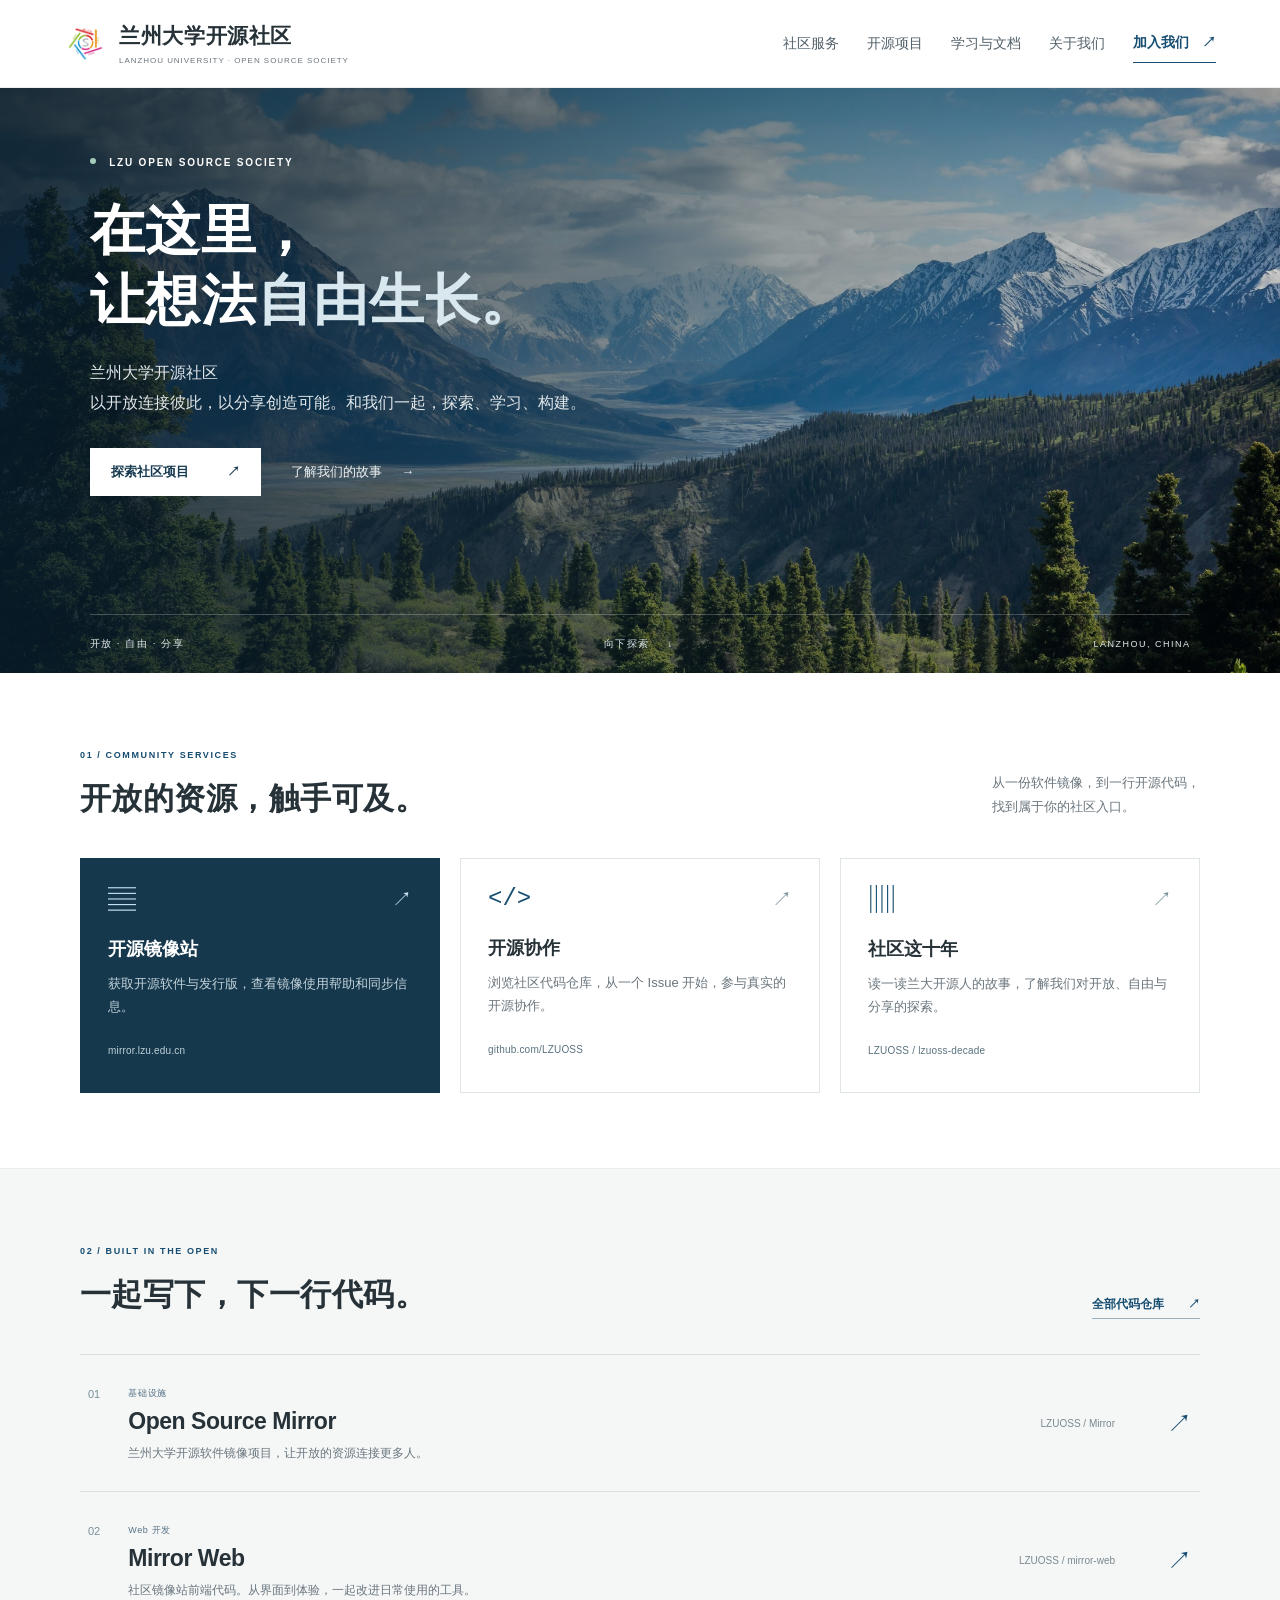
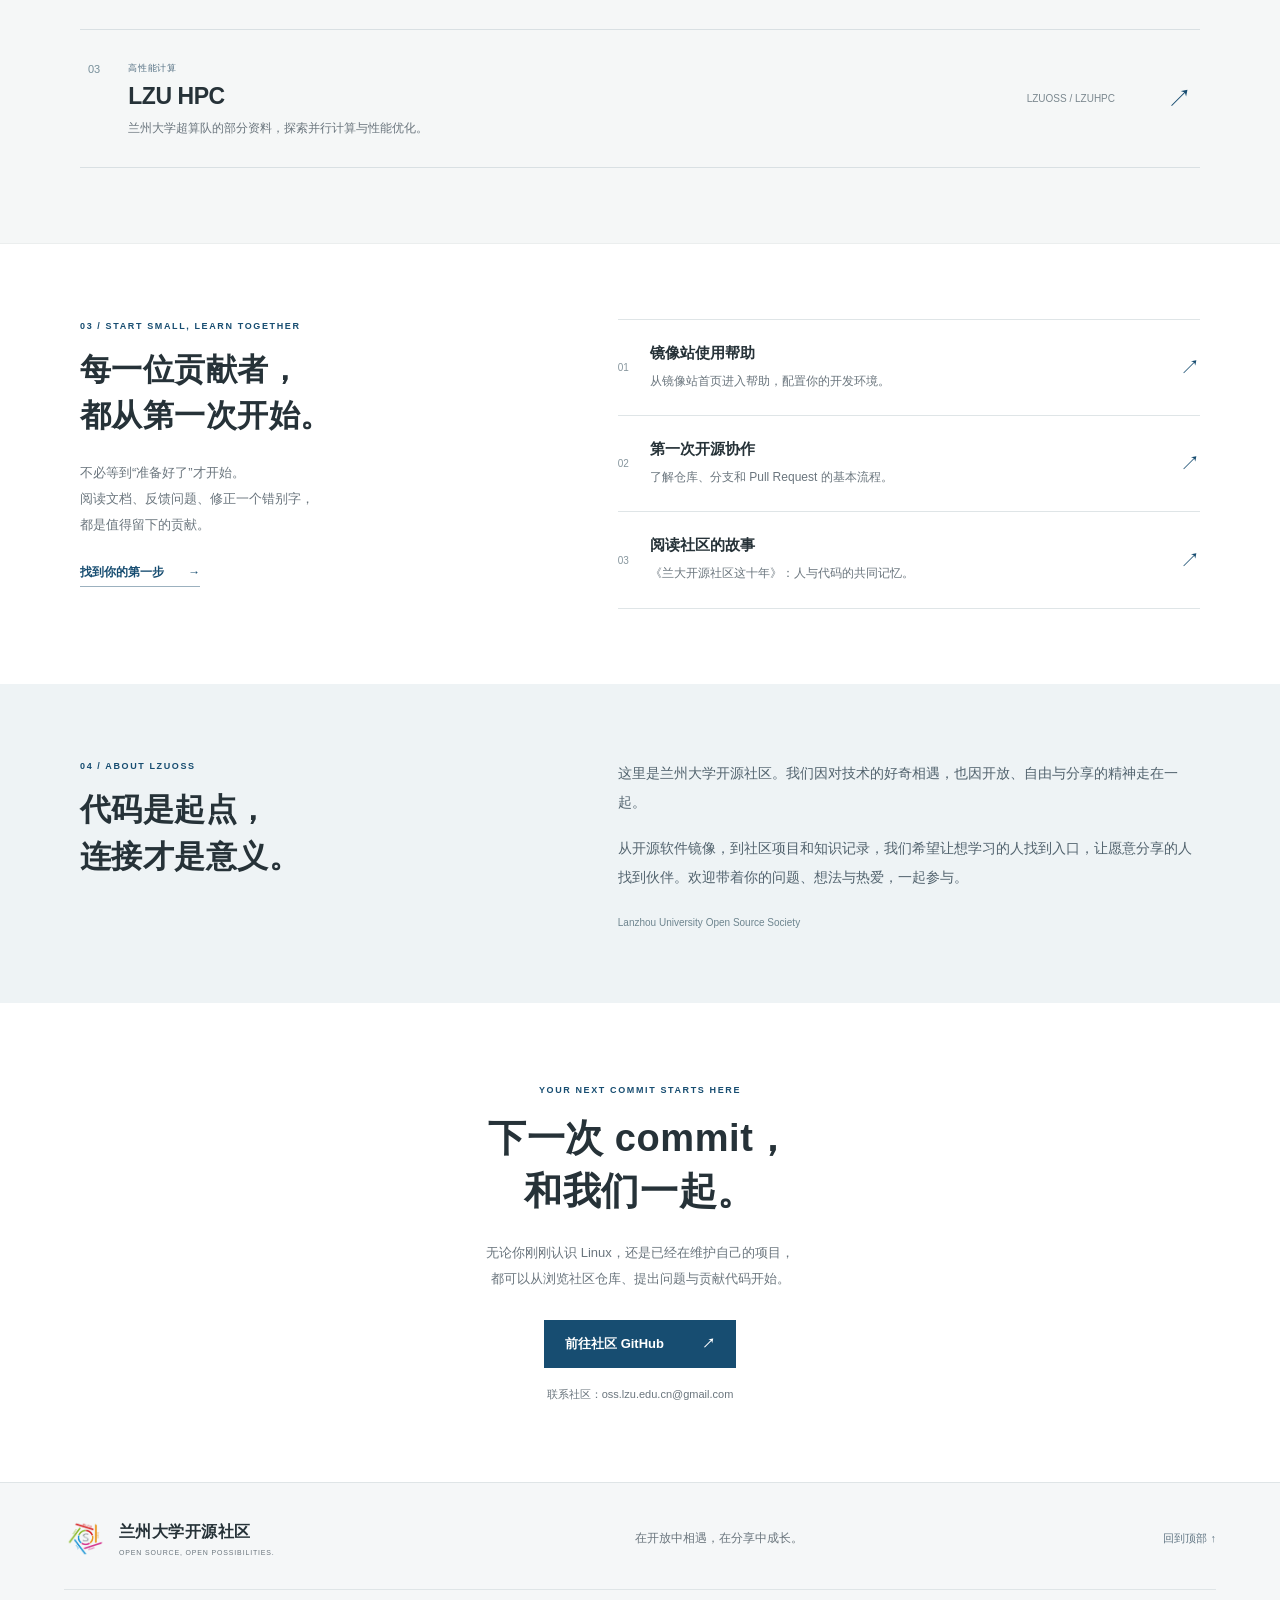
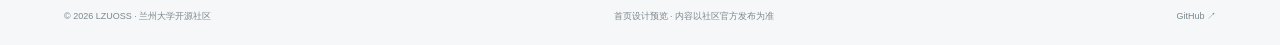
==== index.html @ 0b79d5f9 "Update Site source" ====
<!doctype html>
<html lang="zh-CN">
<head>
<meta charset="UTF-8"><meta name="viewport" content="width=device-width,initial-scale=1">
<meta name="description" content="兰州大学开源社区：探索开源，分享知识，一起构建。社区服务、开源项目与贡献指南。">
<meta name="theme-color" content="#173c56"><title>兰州大学开源社区 · LZUOSS</title>
<link rel="icon" href="assets/oss-logo.png"><link rel="stylesheet" href="assets/style.css"><script src="assets/main.js" defer></script>
</head>
<body>
<a class="skip" href="#main">跳转至主要内容</a>
<header class="header"><a class="brand" href="#" aria-label="兰州大学开源社区首页"><img src="assets/oss-logo.png" width="43" height="38" alt=""><span>兰州大学开源社区<small>LANZHOU UNIVERSITY · OPEN SOURCE SOCIETY</small></span></a><button class="menu" aria-label="展开导航" aria-expanded="false" aria-controls="navigation">☰</button><nav id="navigation" aria-label="主导航"><a href="#services">社区服务</a><a href="#projects">开源项目</a><a href="#learn">学习与文档</a><a href="#about">关于我们</a><a class="nav-join" href="#join">加入我们 <span>↗</span></a></nav></header>
<main id="main">
<section class="hero" aria-labelledby="hero-title"><div class="hero-inner"><p class="eyebrow"><span></span> LZU OPEN SOURCE SOCIETY</p><h1 id="hero-title">在这里，<br>让想法<span class="hero-open">自由生长。</span></h1><p class="hero-description">兰州大学开源社区<br>以开放连接彼此，以分享创造可能。<br class="mobile-break">和我们一起，探索、学习、构建。</p><div class="hero-actions"><a class="button light" href="#projects">探索社区项目 <span>↗</span></a><a class="hero-link" href="#about">了解我们的故事 <span>→</span></a></div></div><div class="hero-foot"><span>开放 · 自由 · 分享</span><a href="#services">向下探索 <span>↓</span></a><span class="coordinates">LANZHOU, CHINA</span></div></section>
<section class="section services" id="services"><div class="section-heading"><div><p class="eyebrow dark">01 / COMMUNITY SERVICES</p><h2>开放的资源，触手可及。</h2></div><p>从一份软件镜像，到一行开源代码，<br>找到属于你的社区入口。</p></div><div class="service-grid">
<a class="service featured" href="https://mirror.lzu.edu.cn/" target="_blank" rel="noopener noreferrer"><div class="service-top"><span class="icon">▤</span><span class="arrow">↗</span></div><h3>开源镜像站</h3><p>获取开源软件与发行版，查看镜像使用帮助和同步信息。</p><span class="service-url">mirror.lzu.edu.cn</span></a>
<a class="service" href="https://github.com/LZUOSS" target="_blank" rel="noopener noreferrer"><div class="service-top"><span class="icon code">&lt;/&gt;</span><span class="arrow">↗</span></div><h3>开源协作</h3><p>浏览社区代码仓库，从一个 Issue 开始，参与真实的开源协作。</p><span class="service-url">github.com/LZUOSS</span></a>
<a class="service" href="https://github.com/LZUOSS/lzuoss-decade" target="_blank" rel="noopener noreferrer"><div class="service-top"><span class="icon">▥</span><span class="arrow">↗</span></div><h3>社区这十年</h3><p>读一读兰大开源人的故事，了解我们对开放、自由与分享的探索。</p><span class="service-url">LZUOSS / lzuoss-decade</span></a>
</div></section>
<section class="projects-wrap" id="projects"><div class="section"><div class="section-heading"><div><p class="eyebrow dark">02 / BUILT IN THE OPEN</p><h2>一起写下，下一行代码。</h2></div><a class="text-link" href="https://github.com/orgs/LZUOSS/repositories" target="_blank" rel="noopener noreferrer">全部代码仓库 <span>↗</span></a></div><div class="project-list">
<a class="project" href="https://github.com/LZUOSS/Mirror" target="_blank" rel="noopener noreferrer"><span class="project-number">01</span><div class="project-content"><span class="tag">基础设施</span><h3>Open Source Mirror</h3><p>兰州大学开源软件镜像项目，让开放的资源连接更多人。</p></div><span class="project-repo">LZUOSS / Mirror</span><span class="project-arrow">↗</span></a>
<a class="project" href="https://github.com/LZUOSS/mirror-web" target="_blank" rel="noopener noreferrer"><span class="project-number">02</span><div class="project-content"><span class="tag">Web 开发</span><h3>Mirror Web</h3><p>社区镜像站前端代码。从界面到体验，一起改进日常使用的工具。</p></div><span class="project-repo">LZUOSS / mirror-web</span><span class="project-arrow">↗</span></a>
<a class="project" href="https://github.com/LZUOSS/LZUHPC" target="_blank" rel="noopener noreferrer"><span class="project-number">03</span><div class="project-content"><span class="tag">高性能计算</span><h3>LZU HPC</h3><p>兰州大学超算队的部分资料，探索并行计算与性能优化。</p></div><span class="project-repo">LZUOSS / LZUHPC</span><span class="project-arrow">↗</span></a>
</div></div></section>
<section class="section learning" id="learn"><div><p class="eyebrow dark">03 / START SMALL, LEARN TOGETHER</p><h2>每一位贡献者，<br>都从第一次开始。</h2><p class="learning-description">不必等到“准备好了”才开始。<br>阅读文档、反馈问题、修正一个错别字，<br>都是值得留下的贡献。</p><a class="text-link" href="#join">找到你的第一步 <span>→</span></a></div><div class="learning-links"><a href="https://mirror.lzu.edu.cn/" target="_blank" rel="noopener noreferrer"><span>01</span><div><h3>镜像站使用帮助</h3><p>从镜像站首页进入帮助，配置你的开发环境。</p></div><b>↗</b></a><a href="https://docs.github.com/zh/get-started/start-your-journey/hello-world" target="_blank" rel="noopener noreferrer"><span>02</span><div><h3>第一次开源协作</h3><p>了解仓库、分支和 Pull Request 的基本流程。</p></div><b>↗</b></a><a href="https://github.com/LZUOSS/lzuoss-decade" target="_blank" rel="noopener noreferrer"><span>03</span><div><h3>阅读社区的故事</h3><p>《兰大开源社区这十年》：人与代码的共同记忆。</p></div><b>↗</b></a></div></section>
<section class="about-wrap" id="about"><div class="section about"><div><p class="eyebrow dark">04 / ABOUT LZUOSS</p><h2>代码是起点，<br>连接才是意义。</h2></div><div class="about-copy"><p>这里是兰州大学开源社区。我们因对技术的好奇相遇，也因开放、自由与分享的精神走在一起。</p><p>从开源软件镜像，到社区项目和知识记录，我们希望让想学习的人找到入口，让愿意分享的人找到伙伴。欢迎带着你的问题、想法与热爱，一起参与。</p><span class="about-signature">Lanzhou University Open Source Society</span></div></div></section>
<section class="section join" id="join"><p class="eyebrow dark">YOUR NEXT COMMIT STARTS HERE</p><h2>下一次 commit，<br>和我们一起。</h2><p>无论你刚刚认识 Linux，还是已经在维护自己的项目，<br>都可以从浏览社区仓库、提出问题与贡献代码开始。</p><a class="button blue" href="https://github.com/LZUOSS" target="_blank" rel="noopener noreferrer">前往社区 GitHub <span>↗</span></a><a class="contact" href="mailto:oss.lzu.edu.cn@gmail.com">联系社区：oss.lzu.edu.cn@gmail.com</a></section>
</main>
<footer><div class="footer-top"><a class="brand" href="#"><img src="assets/oss-logo.png" width="43" height="38" alt=""><span>兰州大学开源社区<small>OPEN SOURCE, OPEN POSSIBILITIES.</small></span></a><p>在开放中相遇，在分享中成长。</p><a href="#main">回到顶部 ↑</a></div><div class="footer-bottom"><span>© 2026 LZUOSS · 兰州大学开源社区</span><span>首页设计预览 · 内容以社区官方发布为准</span><a href="https://github.com/LZUOSS" target="_blank" rel="noopener noreferrer">GitHub ↗</a></div></footer>
</body></html>
---- assets/style.css ----
:root{--blue:#174d71;--navy:#15384c;--ink:#263238;--muted:#6a757d;--line:#dfe5e7;--paper:#f5f7f7}*{box-sizing:border-box}html{scroll-behavior:smooth;scroll-padding-top:94px}body{margin:0;color:var(--ink);font-family:-apple-system,BlinkMacSystemFont,"Segoe UI","PingFang SC","Microsoft YaHei",sans-serif;-webkit-font-smoothing:antialiased}a{color:inherit;text-decoration:none}button{font:inherit}a:focus-visible,button:focus-visible{outline:3px solid #71a9d1;outline-offset:6px}a,button{ -webkit-tap-highlight-color:transparent}.skip{position:fixed;left:20px;top:-100px;background:#fff;padding:12px;z-index:20}.skip:focus{top:10px}.header{height:88px;padding:0 5%;display:flex;align-items:center;justify-content:space-between;gap:24px;background:#fff;border-bottom:1px solid #eee}.brand{display:flex;align-items:center;gap:12px;flex-shrink:0}.brand img{object-fit:contain}.brand>span{font-size:21px;font-weight:700;letter-spacing:.03em}.brand small{display:block;font-size:8px;letter-spacing:.12em;color:var(--muted);font-weight:500;margin-top:6px}nav{display:flex;align-items:center;gap:28px;font-size:14px;color:#526069}nav a{padding:10px 0}nav a:hover{color:var(--blue)}nav .nav-join{border-bottom:1px solid var(--blue);color:var(--blue);font-weight:600}nav span{margin-left:9px}.menu{display:none}.hero{min-height:585px;background:linear-gradient(90deg,rgba(8,29,43,.86),rgba(13,36,49,.43) 58%,rgba(5,25,38,.15)),url(mountains.jpg) center 54%/cover;color:#fff;position:relative;padding:67px max(7%,calc((100vw - 1120px)/2)) 86px}.hero-inner{position:relative;max-width:1120px;margin:auto}.eyebrow{font-size:10px;font-weight:600;letter-spacing:.18em;margin:0 0 24px;line-height:1.6}.eyebrow>span{display:inline-block;background:#a6ccbb;width:6px;height:6px;border-radius:50%;vertical-align:2px;margin-right:9px}.hero h1{font-size:55px;line-height:1.28;letter-spacing:.015em;margin:0 0 22px;font-weight:650}.hero-open{color:#d9e8ef}.hero-description{font-size:16px;line-height:1.9;color:#e1e7ea;margin:0}.hero-actions{display:flex;align-items:center;gap:30px;margin-top:29px}.button{display:inline-flex;align-items:center;justify-content:space-between;gap:38px;padding:15px 21px;font-size:13px;font-weight:600;transition:transform .2s,background .2s}.button:hover{transform:translateY(-2px)}.light{background:#fff;color:#183b51}.hero-link{font-size:13px;color:#f0f4f5}.hero-link span{margin-left:16px}.hero-foot{position:absolute;bottom:0;left:7%;right:7%;height:59px;border-top:1px solid #ffffff38;display:flex;justify-content:space-between;align-items:center;font-size:10px;letter-spacing:.15em;color:#e0e8ec}.hero-foot a span{margin-left:13px}.coordinates{font-size:9px}.section{max-width:1120px;margin:auto;padding:75px 0}.section-heading{display:flex;justify-content:space-between;align-items:flex-end;gap:35px;margin-bottom:35px}.dark{color:var(--blue);font-size:9px;margin-bottom:14px}.section h2{font-size:31px;line-height:1.5;letter-spacing:.015em;font-weight:650;margin:0}.section-heading>p{font-size:13px;line-height:1.85;color:var(--muted);margin:0 0 4px}.service-grid{display:grid;grid-template-columns:repeat(3,1fr);gap:20px}.service{border:1px solid var(--line);padding:27px;min-height:235px;transition:transform .2s,border-color .2s}.service:hover{transform:translateY(-4px);border-color:#779bb0}.service-top{display:flex;align-items:center;justify-content:space-between;margin-bottom:23px}.icon{font-size:28px;color:var(--blue);line-height:1}.icon.code{font-size:24px;font-family:monospace}.arrow{font-size:20px;color:#7c929e}.service h3{font-size:18px;margin:0 0 11px}.service p{font-size:13px;line-height:1.8;color:var(--muted);margin:0 0 21px}.service-url{font-size:10px;letter-spacing:.02em;color:#59717e}.featured{background:var(--navy);border-color:var(--navy);color:#fff}.featured .icon,.featured .arrow{color:#c8e4f3}.featured p,.featured .service-url{color:#c2d2da}.projects-wrap{background:var(--paper);border-top:1px solid #ebeeee;border-bottom:1px solid #ebeeee}.text-link{font-size:12px;color:var(--blue);display:inline-block;font-weight:600;padding-bottom:5px;border-bottom:1px solid #9cb1bf;white-space:nowrap}.text-link span{margin-left:21px}.project{display:flex;align-items:center;gap:28px;border-top:1px solid #d9e0e3;padding:27px 8px;transition:background .2s}.project:hover{background:#eaf0f2}.project:last-child{border-bottom:1px solid #d9e0e3}.project-number{font-size:11px;color:#78909b;align-self:flex-start;padding-top:6px}.project-content{flex:1}.tag{font-size:9px;color:#547083;letter-spacing:.07em}.project h3{font-size:23px;letter-spacing:-.02em;margin:8px 0}.project p{font-size:12px;color:var(--muted);margin:0;line-height:1.8}.project-repo{font-size:10px;color:#7b888f}.project-arrow{font-size:25px;color:var(--blue);margin-left:24px}.learning{display:grid;grid-template-columns:1fr 1.3fr;gap:90px}.learning-description{font-size:13px;color:var(--muted);line-height:2;margin:20px 0 24px}.learning-links>a{display:flex;align-items:center;gap:21px;padding:24px 0;border-bottom:1px solid var(--line)}.learning-links>a:first-child{border-top:1px solid var(--line)}.learning-links>a>span{font-size:10px;color:#87969e}.learning-links h3{font-size:15px;font-weight:600;margin:0 0 8px}.learning-links p{font-size:12px;color:var(--muted);line-height:1.7;margin:0}.learning-links b{margin-left:auto;font-weight:400;color:var(--blue);font-size:20px}.learning-links>a:hover h3{color:var(--blue)}.about-wrap{background:#eef3f5}.about{display:grid;grid-template-columns:1fr 1.3fr;gap:90px}.about-copy p{font-size:14px;line-height:2.1;color:#52636e;margin:0 0 16px}.about-signature{display:block;font-size:10px;color:#6e858f;margin-top:25px}.join{text-align:center;padding-top:80px;padding-bottom:80px}.join h2{font-size:38px;line-height:1.4}.join>p:not(.eyebrow){font-size:13px;line-height:2;color:var(--muted);margin:22px 0 28px}.blue{background:var(--blue);color:#fff}.contact{display:block;margin:19px auto 0;font-size:11px;color:var(--muted);width:fit-content}.contact:hover{color:var(--blue)}footer{padding:35px 5% 22px;background:#f5f7f8;border-top:1px solid var(--line)}.footer-top{display:flex;align-items:center;justify-content:space-between;gap:24px;padding-bottom:30px}.footer-top .brand>span{font-size:16px}.footer-top .brand small{font-size:7px}.footer-top>p{font-size:12px;color:var(--muted)}.footer-top>a:last-child{font-size:11px;color:#617684}.footer-bottom{display:flex;justify-content:space-between;gap:20px;border-top:1px solid var(--line);padding-top:20px;font-size:9px;color:#7a888f}.mobile-break{display:none}@media(min-width:1500px){.hero{padding-top:90px;min-height:650px}.hero h1{font-size:64px}}@media(max-width:1250px){.section{margin-left:7%;margin-right:7%}.header{padding:0 4%}nav{gap:20px}.brand>span{font-size:19px}.brand small{font-size:7px}}@media(max-width:900px){.header{height:78px}.brand>span{font-size:17px}nav{gap:15px;font-size:12px}.brand small{font-size:6px}.brand img{width:36px}.hero{min-height:560px}.hero h1{font-size:49px}.section h2{font-size:27px}.service{padding:21px}.service h3{font-size:16px}.learning,.about{gap:42px}.project-repo{display:none}.section-heading>p{font-size:12px}}@media(max-width:700px){html{scroll-padding-top:20px}.header{height:74px;padding:0 6%;position:relative;z-index:5}.brand>span{font-size:17px}.brand small{font-size:6px;letter-spacing:.08em}.menu{display:block;border:0;background:transparent;font-size:22px;color:var(--blue);cursor:pointer;padding:10px}nav{display:none;position:absolute;top:74px;left:0;right:0;background:#fff;padding:15px 6% 24px;border-top:1px solid #eee;box-shadow:0 15px 20px #18354712;flex-direction:column;align-items:stretch;gap:0;font-size:14px}nav.open{display:flex}nav a{padding:12px 0}nav .nav-join{border:0}.hero{padding:60px 7% 105px;min-height:590px;background-position:61% center}.eyebrow{font-size:9px}.hero h1{font-size:41px;margin-bottom:24px}.hero-description{font-size:14px;line-height:2}.hero-actions{gap:23px;margin-top:29px}.button{font-size:12px;padding:15px 17px;gap:24px}.hero-link{font-size:11px}.hero-link span{margin-left:6px}.hero-foot{font-size:9px}.coordinates{display:none}.section{padding:53px 0}.section-heading{display:block;margin-bottom:26px}.section-heading>p{margin-top:17px}.section h2{font-size:26px}.section-heading .text-link{margin-top:20px}.dark{font-size:8px}.service-grid{grid-template-columns:1fr;gap:14px}.service{padding:24px;min-height:0}.service-top{margin-bottom:18px}.service h3{font-size:18px}.service p{margin-bottom:17px;font-size:13px}.project{gap:16px;padding:24px 0}.project h3{font-size:21px}.project p{font-size:12px;max-width:95%}.project-arrow{margin-left:0;font-size:22px}.learning,.about{grid-template-columns:1fr;gap:32px}.learning-description{font-size:13px}.learning-links>a{padding:22px 0;gap:16px}.learning-links p{font-size:11px}.about-copy p{font-size:13px}.join{padding-top:58px;padding-bottom:58px}.join h2{font-size:33px}.join>p:not(.eyebrow){font-size:12px}.footer-top{flex-wrap:wrap;gap:20px}.footer-top>p{display:none}.footer-top .brand>span{font-size:14px}.footer-top>a:last-child{font-size:10px}.footer-bottom{flex-wrap:wrap;line-height:1.8;gap:8px}.footer-bottom>span:nth-child(2){order:3;flex-basis:100%}}@media(prefers-reduced-motion:reduce){html{scroll-behavior:auto}*{transition:none!important}}
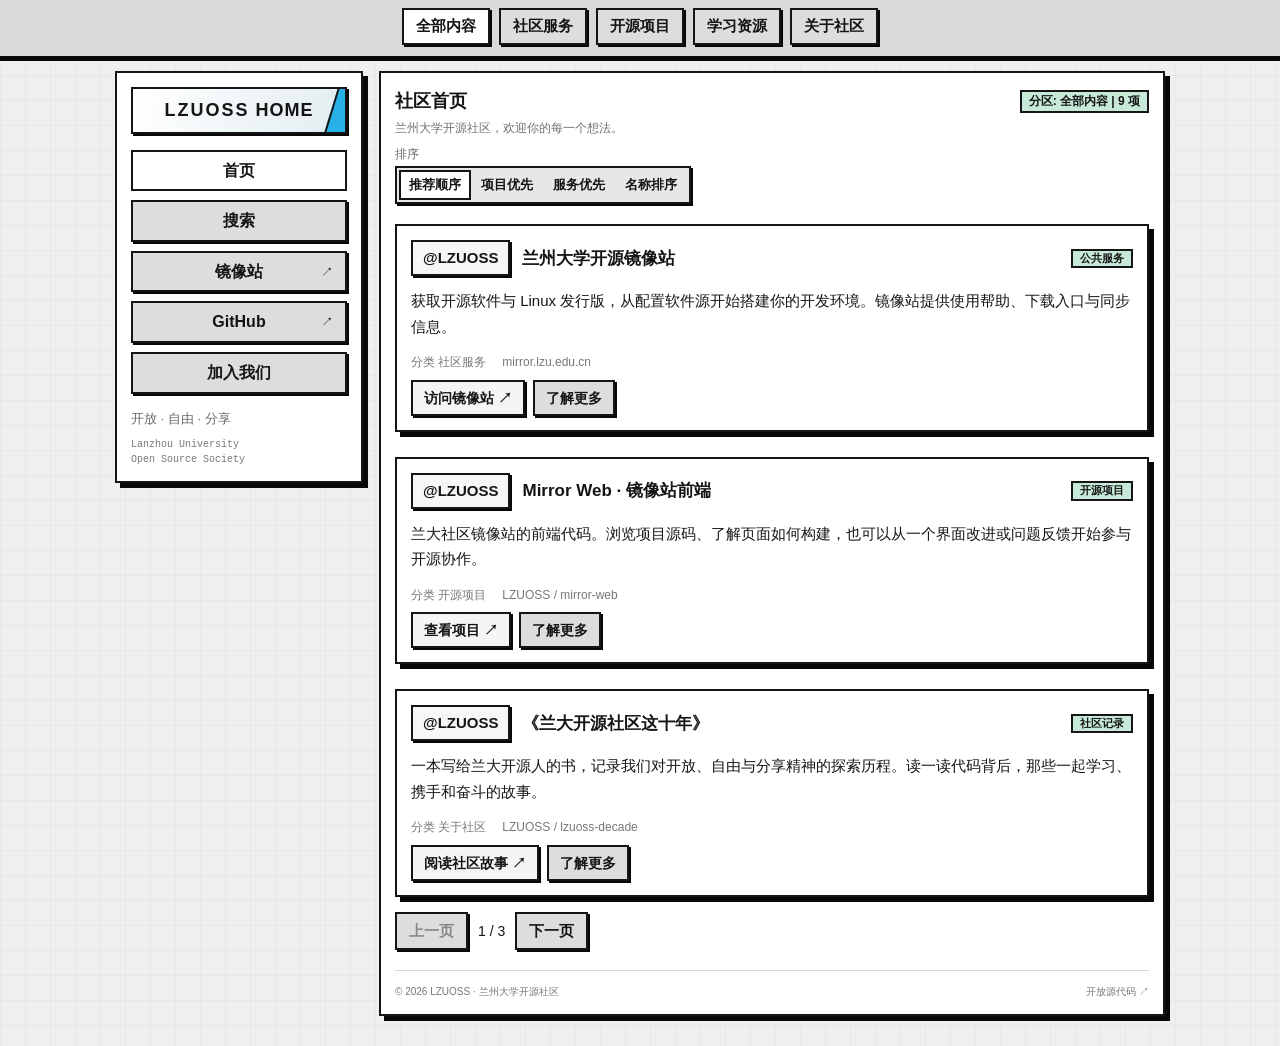
==== commit 814a1107: "Update Site source" ====
--- a/index.html
+++ b/index.html
@@ -1,29 +1,13 @@
 <!doctype html>
 <html lang="zh-CN">
-<head>
-<meta charset="UTF-8"><meta name="viewport" content="width=device-width,initial-scale=1">
-<meta name="description" content="兰州大学开源社区：探索开源，分享知识，一起构建。社区服务、开源项目与贡献指南。">
-<meta name="theme-color" content="#173c56"><title>兰州大学开源社区 · LZUOSS</title>
-<link rel="icon" href="assets/oss-logo.png"><link rel="stylesheet" href="assets/style.css"><script src="assets/main.js" defer></script>
-</head>
-<body>
-<a class="skip" href="#main">跳转至主要内容</a>
-<header class="header"><a class="brand" href="#" aria-label="兰州大学开源社区首页"><img src="assets/oss-logo.png" width="43" height="38" alt=""><span>兰州大学开源社区<small>LANZHOU UNIVERSITY · OPEN SOURCE SOCIETY</small></span></a><button class="menu" aria-label="展开导航" aria-expanded="false" aria-controls="navigation">☰</button><nav id="navigation" aria-label="主导航"><a href="#services">社区服务</a><a href="#projects">开源项目</a><a href="#learn">学习与文档</a><a href="#about">关于我们</a><a class="nav-join" href="#join">加入我们 <span>↗</span></a></nav></header>
-<main id="main">
-<section class="hero" aria-labelledby="hero-title"><div class="hero-inner"><p class="eyebrow"><span></span> LZU OPEN SOURCE SOCIETY</p><h1 id="hero-title">在这里，<br>让想法<span class="hero-open">自由生长。</span></h1><p class="hero-description">兰州大学开源社区<br>以开放连接彼此，以分享创造可能。<br class="mobile-break">和我们一起，探索、学习、构建。</p><div class="hero-actions"><a class="button light" href="#projects">探索社区项目 <span>↗</span></a><a class="hero-link" href="#about">了解我们的故事 <span>→</span></a></div></div><div class="hero-foot"><span>开放 · 自由 · 分享</span><a href="#services">向下探索 <span>↓</span></a><span class="coordinates">LANZHOU, CHINA</span></div></section>
-<section class="section services" id="services"><div class="section-heading"><div><p class="eyebrow dark">01 / COMMUNITY SERVICES</p><h2>开放的资源，触手可及。</h2></div><p>从一份软件镜像，到一行开源代码，<br>找到属于你的社区入口。</p></div><div class="service-grid">
-<a class="service featured" href="https://mirror.lzu.edu.cn/" target="_blank" rel="noopener noreferrer"><div class="service-top"><span class="icon">▤</span><span class="arrow">↗</span></div><h3>开源镜像站</h3><p>获取开源软件与发行版，查看镜像使用帮助和同步信息。</p><span class="service-url">mirror.lzu.edu.cn</span></a>
-<a class="service" href="https://github.com/LZUOSS" target="_blank" rel="noopener noreferrer"><div class="service-top"><span class="icon code">&lt;/&gt;</span><span class="arrow">↗</span></div><h3>开源协作</h3><p>浏览社区代码仓库，从一个 Issue 开始，参与真实的开源协作。</p><span class="service-url">github.com/LZUOSS</span></a>
-<a class="service" href="https://github.com/LZUOSS/lzuoss-decade" target="_blank" rel="noopener noreferrer"><div class="service-top"><span class="icon">▥</span><span class="arrow">↗</span></div><h3>社区这十年</h3><p>读一读兰大开源人的故事，了解我们对开放、自由与分享的探索。</p><span class="service-url">LZUOSS / lzuoss-decade</span></a>
-</div></section>
-<section class="projects-wrap" id="projects"><div class="section"><div class="section-heading"><div><p class="eyebrow dark">02 / BUILT IN THE OPEN</p><h2>一起写下，下一行代码。</h2></div><a class="text-link" href="https://github.com/orgs/LZUOSS/repositories" target="_blank" rel="noopener noreferrer">全部代码仓库 <span>↗</span></a></div><div class="project-list">
-<a class="project" href="https://github.com/LZUOSS/Mirror" target="_blank" rel="noopener noreferrer"><span class="project-number">01</span><div class="project-content"><span class="tag">基础设施</span><h3>Open Source Mirror</h3><p>兰州大学开源软件镜像项目，让开放的资源连接更多人。</p></div><span class="project-repo">LZUOSS / Mirror</span><span class="project-arrow">↗</span></a>
-<a class="project" href="https://github.com/LZUOSS/mirror-web" target="_blank" rel="noopener noreferrer"><span class="project-number">02</span><div class="project-content"><span class="tag">Web 开发</span><h3>Mirror Web</h3><p>社区镜像站前端代码。从界面到体验，一起改进日常使用的工具。</p></div><span class="project-repo">LZUOSS / mirror-web</span><span class="project-arrow">↗</span></a>
-<a class="project" href="https://github.com/LZUOSS/LZUHPC" target="_blank" rel="noopener noreferrer"><span class="project-number">03</span><div class="project-content"><span class="tag">高性能计算</span><h3>LZU HPC</h3><p>兰州大学超算队的部分资料，探索并行计算与性能优化。</p></div><span class="project-repo">LZUOSS / LZUHPC</span><span class="project-arrow">↗</span></a>
-</div></div></section>
-<section class="section learning" id="learn"><div><p class="eyebrow dark">03 / START SMALL, LEARN TOGETHER</p><h2>每一位贡献者，<br>都从第一次开始。</h2><p class="learning-description">不必等到“准备好了”才开始。<br>阅读文档、反馈问题、修正一个错别字，<br>都是值得留下的贡献。</p><a class="text-link" href="#join">找到你的第一步 <span>→</span></a></div><div class="learning-links"><a href="https://mirror.lzu.edu.cn/" target="_blank" rel="noopener noreferrer"><span>01</span><div><h3>镜像站使用帮助</h3><p>从镜像站首页进入帮助，配置你的开发环境。</p></div><b>↗</b></a><a href="https://docs.github.com/zh/get-started/start-your-journey/hello-world" target="_blank" rel="noopener noreferrer"><span>02</span><div><h3>第一次开源协作</h3><p>了解仓库、分支和 Pull Request 的基本流程。</p></div><b>↗</b></a><a href="https://github.com/LZUOSS/lzuoss-decade" target="_blank" rel="noopener noreferrer"><span>03</span><div><h3>阅读社区的故事</h3><p>《兰大开源社区这十年》：人与代码的共同记忆。</p></div><b>↗</b></a></div></section>
-<section class="about-wrap" id="about"><div class="section about"><div><p class="eyebrow dark">04 / ABOUT LZUOSS</p><h2>代码是起点，<br>连接才是意义。</h2></div><div class="about-copy"><p>这里是兰州大学开源社区。我们因对技术的好奇相遇，也因开放、自由与分享的精神走在一起。</p><p>从开源软件镜像，到社区项目和知识记录，我们希望让想学习的人找到入口，让愿意分享的人找到伙伴。欢迎带着你的问题、想法与热爱，一起参与。</p><span class="about-signature">Lanzhou University Open Source Society</span></div></div></section>
-<section class="section join" id="join"><p class="eyebrow dark">YOUR NEXT COMMIT STARTS HERE</p><h2>下一次 commit，<br>和我们一起。</h2><p>无论你刚刚认识 Linux，还是已经在维护自己的项目，<br>都可以从浏览社区仓库、提出问题与贡献代码开始。</p><a class="button blue" href="https://github.com/LZUOSS" target="_blank" rel="noopener noreferrer">前往社区 GitHub <span>↗</span></a><a class="contact" href="mailto:oss.lzu.edu.cn@gmail.com">联系社区：oss.lzu.edu.cn@gmail.com</a></section>
-</main>
-<footer><div class="footer-top"><a class="brand" href="#"><img src="assets/oss-logo.png" width="43" height="38" alt=""><span>兰州大学开源社区<small>OPEN SOURCE, OPEN POSSIBILITIES.</small></span></a><p>在开放中相遇，在分享中成长。</p><a href="#main">回到顶部 ↑</a></div><div class="footer-bottom"><span>© 2026 LZUOSS · 兰州大学开源社区</span><span>首页设计预览 · 内容以社区官方发布为准</span><a href="https://github.com/LZUOSS" target="_blank" rel="noopener noreferrer">GitHub ↗</a></div></footer>
+<head><meta charset="UTF-8"><meta name="viewport" content="width=device-width, initial-scale=1"><title>兰州大学开源社区 · LZUOSS</title><meta name="description" content="兰州大学开源社区首页。探索镜像服务、开源项目与学习资源。"><meta name="theme-color" content="#dddddd"><link rel="icon" href="assets/oss-logo.png"><link rel="stylesheet" href="assets/style.css"><script src="assets/main.js" defer></script></head>
+<body><a class="skip" href="#main">跳转至主要内容</a>
+<header class="topbar"><nav aria-label="内容分区"><button class="category active" data-category="all" aria-pressed="true">全部内容</button><button class="category" data-category="services" aria-pressed="false">社区服务</button><button class="category" data-category="projects" aria-pressed="false">开源项目</button><button class="category" data-category="learn" aria-pressed="false">学习资源</button><button class="category" data-category="about" aria-pressed="false">关于社区</button></nav></header>
+<div class="layout"><aside class="sidebar panel" aria-label="社区导航"><a class="wordmark" href="./" aria-label="兰州大学开源社区首页">LZUOSS<span> HOME</span></a><nav class="side-nav" aria-label="快捷导航"><a class="side-button selected" href="./">首页</a><button class="side-button" id="search-toggle" aria-expanded="false" aria-controls="search-box">搜索</button><a class="side-button" href="https://mirror.lzu.edu.cn/" target="_blank" rel="noopener noreferrer">镜像站 <span>↗</span></a><a class="side-button" href="https://github.com/LZUOSS" target="_blank" rel="noopener noreferrer">GitHub <span>↗</span></a><button class="side-button" id="join-button">加入我们</button></nav><p class="sidebar-note">开放 · 自由 · 分享</p><p class="sidebar-english">Lanzhou University<br>Open Source Society</p></aside>
+<main class="panel content" id="main"><div class="content-heading"><h1>社区首页</h1><span class="badge" id="section-count">分区: 全部内容 | 9 项</span></div><p class="subtitle">兰州大学开源社区，欢迎你的每一个想法。</p>
+<div id="search-box" hidden><label for="search-input">搜索社区项目与资源</label><div class="search-row"><input id="search-input" type="search" placeholder="输入名称或关键词…"><button id="clear-search">清除</button></div></div>
+<div class="sort-area"><span class="sort-label">排序</span><div class="sort-controls" role="group" aria-label="内容排序"><button data-sort="default" class="active" aria-pressed="true">推荐顺序</button><button data-sort="projects" aria-pressed="false">项目优先</button><button data-sort="services" aria-pressed="false">服务优先</button><button data-sort="name" aria-pressed="false">名称排序</button></div></div>
+<div id="entries" aria-live="polite"></div><p id="empty" hidden>没有找到相关内容。试试其他关键词，或切换到“全部内容”。</p><nav class="pagination" aria-label="内容分页"><button id="previous" disabled>上一页</button><span id="page-number">1 / 3</span><button id="next">下一页</button></nav><footer class="content-footer"><span>© 2026 LZUOSS · 兰州大学开源社区</span><a href="https://github.com/LZUOSS" target="_blank" rel="noopener noreferrer">开放源代码 ↗</a></footer></main></div>
+<dialog id="join-dialog" aria-labelledby="join-title"><div class="dialog-heading"><h2 id="join-title">加入兰大开源社区</h2><button id="close-dialog" aria-label="关闭">×</button></div><p>从阅读一个项目、提出一个问题开始。<br>带着你的好奇心，和我们一起探索开源。</p><a class="action" href="https://github.com/LZUOSS" target="_blank" rel="noopener noreferrer">访问社区 GitHub ↗</a><p class="contact">联系邮箱：<a href="mailto:oss.lzu.edu.cn@gmail.com">oss.lzu.edu.cn@gmail.com</a></p></dialog>
+<noscript><p class="noscript">请启用 JavaScript 查看项目列表，或直接访问 <a href="https://github.com/LZUOSS">LZUOSS GitHub</a>。</p></noscript>
 </body></html>
--- a/assets/style.css
+++ b/assets/style.css
@@ -1 +1 @@
-:root{--blue:#174d71;--navy:#15384c;--ink:#263238;--muted:#6a757d;--line:#dfe5e7;--paper:#f5f7f7}*{box-sizing:border-box}html{scroll-behavior:smooth;scroll-padding-top:94px}body{margin:0;color:var(--ink);font-family:-apple-system,BlinkMacSystemFont,"Segoe UI","PingFang SC","Microsoft YaHei",sans-serif;-webkit-font-smoothing:antialiased}a{color:inherit;text-decoration:none}button{font:inherit}a:focus-visible,button:focus-visible{outline:3px solid #71a9d1;outline-offset:6px}a,button{ -webkit-tap-highlight-color:transparent}.skip{position:fixed;left:20px;top:-100px;background:#fff;padding:12px;z-index:20}.skip:focus{top:10px}.header{height:88px;padding:0 5%;display:flex;align-items:center;justify-content:space-between;gap:24px;background:#fff;border-bottom:1px solid #eee}.brand{display:flex;align-items:center;gap:12px;flex-shrink:0}.brand img{object-fit:contain}.brand>span{font-size:21px;font-weight:700;letter-spacing:.03em}.brand small{display:block;font-size:8px;letter-spacing:.12em;color:var(--muted);font-weight:500;margin-top:6px}nav{display:flex;align-items:center;gap:28px;font-size:14px;color:#526069}nav a{padding:10px 0}nav a:hover{color:var(--blue)}nav .nav-join{border-bottom:1px solid var(--blue);color:var(--blue);font-weight:600}nav span{margin-left:9px}.menu{display:none}.hero{min-height:585px;background:linear-gradient(90deg,rgba(8,29,43,.86),rgba(13,36,49,.43) 58%,rgba(5,25,38,.15)),url(mountains.jpg) center 54%/cover;color:#fff;position:relative;padding:67px max(7%,calc((100vw - 1120px)/2)) 86px}.hero-inner{position:relative;max-width:1120px;margin:auto}.eyebrow{font-size:10px;font-weight:600;letter-spacing:.18em;margin:0 0 24px;line-height:1.6}.eyebrow>span{display:inline-block;background:#a6ccbb;width:6px;height:6px;border-radius:50%;vertical-align:2px;margin-right:9px}.hero h1{font-size:55px;line-height:1.28;letter-spacing:.015em;margin:0 0 22px;font-weight:650}.hero-open{color:#d9e8ef}.hero-description{font-size:16px;line-height:1.9;color:#e1e7ea;margin:0}.hero-actions{display:flex;align-items:center;gap:30px;margin-top:29px}.button{display:inline-flex;align-items:center;justify-content:space-between;gap:38px;padding:15px 21px;font-size:13px;font-weight:600;transition:transform .2s,background .2s}.button:hover{transform:translateY(-2px)}.light{background:#fff;color:#183b51}.hero-link{font-size:13px;color:#f0f4f5}.hero-link span{margin-left:16px}.hero-foot{position:absolute;bottom:0;left:7%;right:7%;height:59px;border-top:1px solid #ffffff38;display:flex;justify-content:space-between;align-items:center;font-size:10px;letter-spacing:.15em;color:#e0e8ec}.hero-foot a span{margin-left:13px}.coordinates{font-size:9px}.section{max-width:1120px;margin:auto;padding:75px 0}.section-heading{display:flex;justify-content:space-between;align-items:flex-end;gap:35px;margin-bottom:35px}.dark{color:var(--blue);font-size:9px;margin-bottom:14px}.section h2{font-size:31px;line-height:1.5;letter-spacing:.015em;font-weight:650;margin:0}.section-heading>p{font-size:13px;line-height:1.85;color:var(--muted);margin:0 0 4px}.service-grid{display:grid;grid-template-columns:repeat(3,1fr);gap:20px}.service{border:1px solid var(--line);padding:27px;min-height:235px;transition:transform .2s,border-color .2s}.service:hover{transform:translateY(-4px);border-color:#779bb0}.service-top{display:flex;align-items:center;justify-content:space-between;margin-bottom:23px}.icon{font-size:28px;color:var(--blue);line-height:1}.icon.code{font-size:24px;font-family:monospace}.arrow{font-size:20px;color:#7c929e}.service h3{font-size:18px;margin:0 0 11px}.service p{font-size:13px;line-height:1.8;color:var(--muted);margin:0 0 21px}.service-url{font-size:10px;letter-spacing:.02em;color:#59717e}.featured{background:var(--navy);border-color:var(--navy);color:#fff}.featured .icon,.featured .arrow{color:#c8e4f3}.featured p,.featured .service-url{color:#c2d2da}.projects-wrap{background:var(--paper);border-top:1px solid #ebeeee;border-bottom:1px solid #ebeeee}.text-link{font-size:12px;color:var(--blue);display:inline-block;font-weight:600;padding-bottom:5px;border-bottom:1px solid #9cb1bf;white-space:nowrap}.text-link span{margin-left:21px}.project{display:flex;align-items:center;gap:28px;border-top:1px solid #d9e0e3;padding:27px 8px;transition:background .2s}.project:hover{background:#eaf0f2}.project:last-child{border-bottom:1px solid #d9e0e3}.project-number{font-size:11px;color:#78909b;align-self:flex-start;padding-top:6px}.project-content{flex:1}.tag{font-size:9px;color:#547083;letter-spacing:.07em}.project h3{font-size:23px;letter-spacing:-.02em;margin:8px 0}.project p{font-size:12px;color:var(--muted);margin:0;line-height:1.8}.project-repo{font-size:10px;color:#7b888f}.project-arrow{font-size:25px;color:var(--blue);margin-left:24px}.learning{display:grid;grid-template-columns:1fr 1.3fr;gap:90px}.learning-description{font-size:13px;color:var(--muted);line-height:2;margin:20px 0 24px}.learning-links>a{display:flex;align-items:center;gap:21px;padding:24px 0;border-bottom:1px solid var(--line)}.learning-links>a:first-child{border-top:1px solid var(--line)}.learning-links>a>span{font-size:10px;color:#87969e}.learning-links h3{font-size:15px;font-weight:600;margin:0 0 8px}.learning-links p{font-size:12px;color:var(--muted);line-height:1.7;margin:0}.learning-links b{margin-left:auto;font-weight:400;color:var(--blue);font-size:20px}.learning-links>a:hover h3{color:var(--blue)}.about-wrap{background:#eef3f5}.about{display:grid;grid-template-columns:1fr 1.3fr;gap:90px}.about-copy p{font-size:14px;line-height:2.1;color:#52636e;margin:0 0 16px}.about-signature{display:block;font-size:10px;color:#6e858f;margin-top:25px}.join{text-align:center;padding-top:80px;padding-bottom:80px}.join h2{font-size:38px;line-height:1.4}.join>p:not(.eyebrow){font-size:13px;line-height:2;color:var(--muted);margin:22px 0 28px}.blue{background:var(--blue);color:#fff}.contact{display:block;margin:19px auto 0;font-size:11px;color:var(--muted);width:fit-content}.contact:hover{color:var(--blue)}footer{padding:35px 5% 22px;background:#f5f7f8;border-top:1px solid var(--line)}.footer-top{display:flex;align-items:center;justify-content:space-between;gap:24px;padding-bottom:30px}.footer-top .brand>span{font-size:16px}.footer-top .brand small{font-size:7px}.footer-top>p{font-size:12px;color:var(--muted)}.footer-top>a:last-child{font-size:11px;color:#617684}.footer-bottom{display:flex;justify-content:space-between;gap:20px;border-top:1px solid var(--line);padding-top:20px;font-size:9px;color:#7a888f}.mobile-break{display:none}@media(min-width:1500px){.hero{padding-top:90px;min-height:650px}.hero h1{font-size:64px}}@media(max-width:1250px){.section{margin-left:7%;margin-right:7%}.header{padding:0 4%}nav{gap:20px}.brand>span{font-size:19px}.brand small{font-size:7px}}@media(max-width:900px){.header{height:78px}.brand>span{font-size:17px}nav{gap:15px;font-size:12px}.brand small{font-size:6px}.brand img{width:36px}.hero{min-height:560px}.hero h1{font-size:49px}.section h2{font-size:27px}.service{padding:21px}.service h3{font-size:16px}.learning,.about{gap:42px}.project-repo{display:none}.section-heading>p{font-size:12px}}@media(max-width:700px){html{scroll-padding-top:20px}.header{height:74px;padding:0 6%;position:relative;z-index:5}.brand>span{font-size:17px}.brand small{font-size:6px;letter-spacing:.08em}.menu{display:block;border:0;background:transparent;font-size:22px;color:var(--blue);cursor:pointer;padding:10px}nav{display:none;position:absolute;top:74px;left:0;right:0;background:#fff;padding:15px 6% 24px;border-top:1px solid #eee;box-shadow:0 15px 20px #18354712;flex-direction:column;align-items:stretch;gap:0;font-size:14px}nav.open{display:flex}nav a{padding:12px 0}nav .nav-join{border:0}.hero{padding:60px 7% 105px;min-height:590px;background-position:61% center}.eyebrow{font-size:9px}.hero h1{font-size:41px;margin-bottom:24px}.hero-description{font-size:14px;line-height:2}.hero-actions{gap:23px;margin-top:29px}.button{font-size:12px;padding:15px 17px;gap:24px}.hero-link{font-size:11px}.hero-link span{margin-left:6px}.hero-foot{font-size:9px}.coordinates{display:none}.section{padding:53px 0}.section-heading{display:block;margin-bottom:26px}.section-heading>p{margin-top:17px}.section h2{font-size:26px}.section-heading .text-link{margin-top:20px}.dark{font-size:8px}.service-grid{grid-template-columns:1fr;gap:14px}.service{padding:24px;min-height:0}.service-top{margin-bottom:18px}.service h3{font-size:18px}.service p{margin-bottom:17px;font-size:13px}.project{gap:16px;padding:24px 0}.project h3{font-size:21px}.project p{font-size:12px;max-width:95%}.project-arrow{margin-left:0;font-size:22px}.learning,.about{grid-template-columns:1fr;gap:32px}.learning-description{font-size:13px}.learning-links>a{padding:22px 0;gap:16px}.learning-links p{font-size:11px}.about-copy p{font-size:13px}.join{padding-top:58px;padding-bottom:58px}.join h2{font-size:33px}.join>p:not(.eyebrow){font-size:12px}.footer-top{flex-wrap:wrap;gap:20px}.footer-top>p{display:none}.footer-top .brand>span{font-size:14px}.footer-top>a:last-child{font-size:10px}.footer-bottom{flex-wrap:wrap;line-height:1.8;gap:8px}.footer-bottom>span:nth-child(2){order:3;flex-basis:100%}}@media(prefers-reduced-motion:reduce){html{scroll-behavior:auto}*{transition:none!important}}
+:root{--ink:#151515;--gray:#ddd;--mint:#c7e9d8;--blue:#28b1e6;--border:2px solid var(--ink);--shadow:5px 5px 0 #080808}*{box-sizing:border-box}body{margin:0;background-color:#efefef;background-image:linear-gradient(#00000008 1px,transparent 1px),linear-gradient(90deg,#00000008 1px,transparent 1px);background-size:25px 25px;color:var(--ink);font-family:Arial,"PingFang SC","Microsoft YaHei",sans-serif;font-size:16px;line-height:1.6}button,input{font:inherit;color:inherit}button,a{ -webkit-tap-highlight-color:transparent}button{cursor:pointer}a{color:inherit;text-decoration:none}button,a,input{border-radius:0}button:focus-visible,a:focus-visible,input:focus-visible{outline:3px solid var(--blue);outline-offset:4px}button:disabled{cursor:default;color:#888;border-color:#888;box-shadow:2px 2px 0 #888;background:#fff}button:not(:disabled):hover,.side-button:hover,.action:hover{background:#e4f2f7}button:not(:disabled):active,.side-button:active,.action:active{transform:translate(2px,2px);box-shadow:1px 1px 0 #000}.skip{position:fixed;left:12px;top:-80px;z-index:10;padding:8px;background:#fff;border:var(--border)}.skip:focus{top:10px}.topbar{background:#d9d9d9;border-bottom:5px solid #080808;min-height:58px;padding:8px 20px 11px}.topbar nav{display:flex;justify-content:center;gap:9px;flex-wrap:wrap}.category{border:var(--border);background:var(--gray);box-shadow:2px 2px 0 #080808;padding:4px 12px;font-size:15px;font-weight:700;line-height:1.65}.category.active{background:#fff}.layout{max-width:1050px;margin:10px auto 30px;display:grid;grid-template-columns:248px minmax(0,1fr);gap:16px;align-items:start}.panel{background:#fff;border:var(--border);box-shadow:var(--shadow)}.sidebar{padding:14px;position:sticky;top:12px}.wordmark{display:block;position:relative;isolation:isolate;overflow:hidden;background:linear-gradient(110deg,#fff,#e2edf1);border:var(--border);box-shadow:2px 2px 0 #080808;padding:7px 9px;text-align:center;font-size:18px;letter-spacing:2px;font-weight:900;margin-bottom:16px}.wordmark:after{content:"";background:var(--blue);position:absolute;right:-8px;top:-2px;width:20px;height:calc(100% + 4px);border-left:2px solid;transform:skew(-17deg);z-index:-1}.wordmark span{letter-spacing:1px}.side-nav{display:flex;flex-direction:column;gap:9px}.side-button{display:block;border:var(--border);background:var(--gray);box-shadow:2px 2px 0 #080808;text-align:center;font-weight:700;padding:6px 10px;line-height:1.6;position:relative;width:100%;font-size:16px}.side-button.selected{background:#fff;box-shadow:none}.side-button span{position:absolute;right:12px;font-weight:400;font-size:12px;top:10px}.sidebar-note{font-size:13px;color:#6b6b6b;margin:15px 0 0}.sidebar-english{font-family:monospace;font-size:10px;color:#777;line-height:1.5;margin:8px 0 0}.content{padding:14px;min-width:0}.content-heading{display:flex;align-items:center;justify-content:space-between;gap:12px}.content h1{font-size:18px;line-height:1.6;margin:0;font-weight:700}.badge{display:inline-block;white-space:nowrap;background:var(--mint);border:var(--border);font-size:12px;font-weight:700;line-height:1.4;padding:1px 7px}.subtitle{font-size:12px;color:#707070;margin:3px 0 8px}.sort-area{margin-bottom:20px}.sort-label{display:block;font-size:12px;color:#666;line-height:1.4;margin:0 0 3px}.sort-controls{display:inline-flex;border:var(--border);background:#e7e7e7;padding:2px;box-shadow:2px 2px 0 #080808;max-width:100%;flex-wrap:wrap}.sort-controls button{font-size:13px;line-height:1.6;font-weight:700;background:transparent;border:2px solid transparent;padding:3px 8px}.sort-controls button.active{border-color:#151515;background:#fff}.entry{border:var(--border);box-shadow:var(--shadow);background:#fff;padding:14px;margin-bottom:25px}.entry-heading{display:flex;align-items:center;gap:12px;flex-wrap:wrap}.author{font-size:15px;font-weight:700;background:#f6f6f6;border:var(--border);box-shadow:2px 2px 0 #080808;line-height:1.6;padding:4px 10px;flex-shrink:0}.entry h2{font-size:17px;line-height:1.6;margin:0;flex:1}.entry .badge{margin-left:auto;font-size:11px;padding:0 7px}.entry-description{margin:12px 0 14px;font-size:15px;line-height:1.7;overflow-wrap:anywhere}.entry-meta{font-size:12px;color:#777;margin-bottom:7px;display:flex;gap:16px;flex-wrap:wrap}.entry-actions{display:flex;gap:8px;align-items:center;flex-wrap:wrap}.action{border:var(--border);box-shadow:2px 2px 0 #080808;padding:5px 11px;font-weight:700;font-size:14px;line-height:1.6;background:var(--gray);display:inline-block}.action.primary{background:#f5f5f5}.entry-details{font-size:13px;background:#f2f2f2;border:var(--border);padding:12px;margin-top:14px;overflow-wrap:anywhere}.entry-details p{margin:0 0 6px}.entry-details a{color:#155f83;text-decoration:underline;text-underline-offset:3px}.pagination{display:flex;gap:10px;align-items:center;margin-top:-10px}.pagination button{border:var(--border);background:var(--gray);box-shadow:2px 2px 0 #080808;padding:5px 12px;font-weight:700;font-size:15px;line-height:1.6}.pagination span{font-size:14px}.content-footer{display:flex;justify-content:space-between;gap:10px;border-top:1px solid #d5d5d5;padding-top:13px;margin-top:20px;font-size:10px;color:#777}.content-footer a:hover{text-decoration:underline}#search-box{border:var(--border);background:#eef6f8;padding:12px;margin:12px 0 15px}#search-box label{font-size:13px;font-weight:bold}.search-row{display:flex;gap:8px;margin-top:7px}input{width:100%;min-width:0;background:#fff;border:var(--border);padding:6px 8px;font-size:14px}.search-row button{border:var(--border);background:#ddd;font-size:13px;white-space:nowrap;padding:4px 10px}#empty{border:var(--border);padding:24px;font-size:14px;margin-bottom:25px}dialog{border:var(--border);box-shadow:7px 7px 0 #000;background:#fff;max-width:480px;width:calc(100% - 40px);padding:22px}dialog::backdrop{background:#0005}.dialog-heading{display:flex;align-items:center;justify-content:space-between;gap:20px}.dialog-heading h2{margin:0;font-size:20px}.dialog-heading button{border:var(--border);background:#ddd;font-size:22px;line-height:1;width:32px;height:32px}dialog p{font-size:14px;line-height:1.9}dialog .contact{font-size:12px;margin-bottom:0;overflow-wrap:anywhere}dialog .contact a{text-decoration:underline}.noscript{text-align:center}[hidden]{display:none!important}@media(min-width:1600px){.layout{max-width:1330px;grid-template-columns:315px minmax(0,1fr);gap:20px;margin-top:12px}.topbar{padding:9px 20px 13px;min-height:72px;border-bottom-width:6px}.category{font-size:18px;padding:6px 15px}.sidebar{padding:18px}.wordmark{font-size:22px;padding:8px;margin-bottom:19px}.side-button{font-size:19px;padding:8px}.side-nav{gap:11px}.sidebar-note{font-size:15px}.sidebar-english{font-size:12px}.content{padding:18px}.content h1{font-size:21px}.badge{font-size:14px}.subtitle{font-size:14px;margin-bottom:12px}.sort-label{font-size:14px}.sort-controls button{font-size:16px;padding:4px 10px}.sort-area{margin-bottom:25px}.entry{padding:18px;margin-bottom:31px}.author{font-size:18px;padding:6px 12px}.entry h2{font-size:20px}.entry .badge{font-size:13px}.entry-description{font-size:18px;margin:14px 0 18px}.entry-meta{font-size:14px}.action{font-size:17px;padding:6px 13px}.entry-details{font-size:15px}.pagination button{font-size:18px}.pagination span{font-size:17px}.content-footer{font-size:12px}}@media(max-width:1100px){.layout{margin-left:20px;margin-right:25px}}@media(max-width:760px){.topbar{padding:10px 12px 13px}.topbar nav{gap:8px}.category{font-size:13px;padding:4px 9px}.layout{grid-template-columns:1fr;margin:14px 15px 25px 12px;gap:16px}.sidebar{position:static;padding:12px}.wordmark{max-width:245px;margin:0 auto 14px}.side-nav{display:grid;grid-template-columns:repeat(5,minmax(0,1fr));gap:6px}.side-button{font-size:12px;padding:6px 2px;white-space:nowrap}.side-button span{display:none}.sidebar-note{text-align:center;font-size:11px;margin:12px 0 0}.sidebar-english{display:none}.content{padding:12px}.content-heading{align-items:flex-start}.content h1{font-size:18px}.badge{font-size:10px;padding:2px 4px;margin-top:3px}.subtitle{font-size:11px;margin-top:5px}.sort-controls button{font-size:11px;padding:4px 6px}.sort-area{margin-bottom:18px}.entry{padding:12px;margin-bottom:20px}.entry-heading{gap:9px}.author{font-size:12px;padding:4px 7px}.entry h2{font-size:15px;min-width:90px}.entry .badge{font-size:9px}.entry-description{font-size:13px;line-height:1.8}.entry-meta{font-size:10px;gap:10px}.action{font-size:12px;padding:5px 9px}.pagination{margin-top:0}.pagination button{font-size:13px}.content-footer{font-size:9px;flex-wrap:wrap}}@media(prefers-reduced-motion:reduce){*{scroll-behavior:auto!important}}
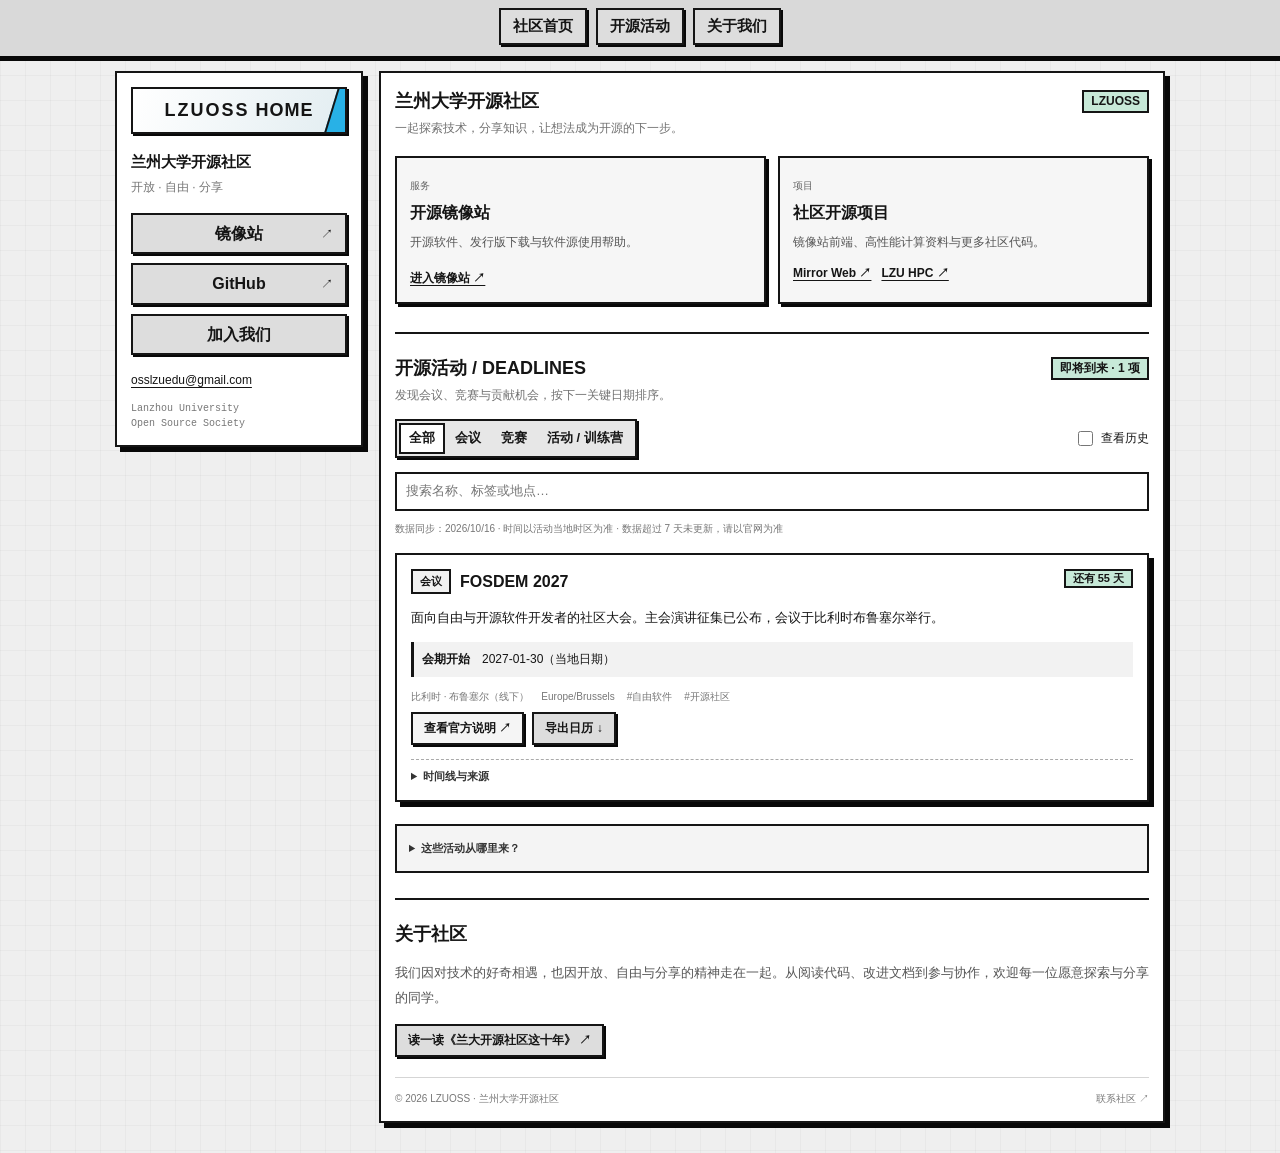
==== commit 5c4645c1: "Update Site source" ====
--- a/index.html
+++ b/index.html
@@ -1,13 +1,13 @@
 <!doctype html>
-<html lang="zh-CN">
-<head><meta charset="UTF-8"><meta name="viewport" content="width=device-width, initial-scale=1"><title>兰州大学开源社区 · LZUOSS</title><meta name="description" content="兰州大学开源社区首页。探索镜像服务、开源项目与学习资源。"><meta name="theme-color" content="#dddddd"><link rel="icon" href="assets/oss-logo.png"><link rel="stylesheet" href="assets/style.css"><script src="assets/main.js" defer></script></head>
+<html lang="zh-CN"><head><meta charset="UTF-8"><meta name="viewport" content="width=device-width, initial-scale=1"><title>兰州大学开源社区 · LZUOSS</title><meta name="description" content="兰州大学开源社区。镜像服务、开源项目与开源活动日历。"><meta name="theme-color" content="#dddddd"><link rel="icon" href="assets/oss-logo.png"><link rel="stylesheet" href="assets/style.css"><script src="assets/main.js" defer></script></head>
 <body><a class="skip" href="#main">跳转至主要内容</a>
-<header class="topbar"><nav aria-label="内容分区"><button class="category active" data-category="all" aria-pressed="true">全部内容</button><button class="category" data-category="services" aria-pressed="false">社区服务</button><button class="category" data-category="projects" aria-pressed="false">开源项目</button><button class="category" data-category="learn" aria-pressed="false">学习资源</button><button class="category" data-category="about" aria-pressed="false">关于社区</button></nav></header>
-<div class="layout"><aside class="sidebar panel" aria-label="社区导航"><a class="wordmark" href="./" aria-label="兰州大学开源社区首页">LZUOSS<span> HOME</span></a><nav class="side-nav" aria-label="快捷导航"><a class="side-button selected" href="./">首页</a><button class="side-button" id="search-toggle" aria-expanded="false" aria-controls="search-box">搜索</button><a class="side-button" href="https://mirror.lzu.edu.cn/" target="_blank" rel="noopener noreferrer">镜像站 <span>↗</span></a><a class="side-button" href="https://github.com/LZUOSS" target="_blank" rel="noopener noreferrer">GitHub <span>↗</span></a><button class="side-button" id="join-button">加入我们</button></nav><p class="sidebar-note">开放 · 自由 · 分享</p><p class="sidebar-english">Lanzhou University<br>Open Source Society</p></aside>
-<main class="panel content" id="main"><div class="content-heading"><h1>社区首页</h1><span class="badge" id="section-count">分区: 全部内容 | 9 项</span></div><p class="subtitle">兰州大学开源社区，欢迎你的每一个想法。</p>
-<div id="search-box" hidden><label for="search-input">搜索社区项目与资源</label><div class="search-row"><input id="search-input" type="search" placeholder="输入名称或关键词…"><button id="clear-search">清除</button></div></div>
-<div class="sort-area"><span class="sort-label">排序</span><div class="sort-controls" role="group" aria-label="内容排序"><button data-sort="default" class="active" aria-pressed="true">推荐顺序</button><button data-sort="projects" aria-pressed="false">项目优先</button><button data-sort="services" aria-pressed="false">服务优先</button><button data-sort="name" aria-pressed="false">名称排序</button></div></div>
-<div id="entries" aria-live="polite"></div><p id="empty" hidden>没有找到相关内容。试试其他关键词，或切换到“全部内容”。</p><nav class="pagination" aria-label="内容分页"><button id="previous" disabled>上一页</button><span id="page-number">1 / 3</span><button id="next">下一页</button></nav><footer class="content-footer"><span>© 2026 LZUOSS · 兰州大学开源社区</span><a href="https://github.com/LZUOSS" target="_blank" rel="noopener noreferrer">开放源代码 ↗</a></footer></main></div>
-<dialog id="join-dialog" aria-labelledby="join-title"><div class="dialog-heading"><h2 id="join-title">加入兰大开源社区</h2><button id="close-dialog" aria-label="关闭">×</button></div><p>从阅读一个项目、提出一个问题开始。<br>带着你的好奇心，和我们一起探索开源。</p><a class="action" href="https://github.com/LZUOSS" target="_blank" rel="noopener noreferrer">访问社区 GitHub ↗</a><p class="contact">联系邮箱：<a href="mailto:oss.lzu.edu.cn@gmail.com">oss.lzu.edu.cn@gmail.com</a></p></dialog>
-<noscript><p class="noscript">请启用 JavaScript 查看项目列表，或直接访问 <a href="https://github.com/LZUOSS">LZUOSS GitHub</a>。</p></noscript>
-</body></html>
+<header class="topbar"><nav aria-label="主导航"><a class="category" href="#overview">社区首页</a><a class="category" href="#events">开源活动</a><a class="category" href="#about">关于我们</a></nav></header>
+<div class="layout"><aside class="sidebar panel" aria-label="社区导航"><a class="wordmark" href="#overview" aria-label="兰州大学开源社区首页">LZUOSS<span> HOME</span></a><p class="sidebar-intro">兰州大学开源社区<br><span>开放 · 自由 · 分享</span></p><nav class="side-nav" aria-label="快捷导航"><a class="side-button" href="https://mirror.lzu.edu.cn/" target="_blank" rel="noopener noreferrer">镜像站 <span>↗</span></a><a class="side-button" href="https://github.com/LZUOSS" target="_blank" rel="noopener noreferrer">GitHub <span>↗</span></a><button class="side-button" id="join-button">加入我们</button></nav><a class="sidebar-email" href="mailto:osslzuedu@gmail.com">osslzuedu@gmail.com</a><p class="sidebar-english">Lanzhou University<br>Open Source Society</p></aside>
+<main class="panel content" id="main"><section id="overview"><div class="content-heading"><h1>兰州大学开源社区</h1><span class="badge">LZUOSS</span></div><p class="subtitle">一起探索技术，分享知识，让想法成为开源的下一步。</p><div class="community-links"><div class="compact-entry"><span class="mini-label">服务</span><h2>开源镜像站</h2><p>开源软件、发行版下载与软件源使用帮助。</p><a href="https://mirror.lzu.edu.cn/" target="_blank" rel="noopener noreferrer">进入镜像站 ↗</a></div><div class="compact-entry"><span class="mini-label">项目</span><h2>社区开源项目</h2><p>镜像站前端、高性能计算资料与更多社区代码。</p><div class="compact-projects"><a href="https://github.com/LZUOSS/mirror-web" target="_blank" rel="noopener noreferrer">Mirror Web ↗</a><a href="https://github.com/LZUOSS/LZUHPC" target="_blank" rel="noopener noreferrer">LZU HPC ↗</a></div></div></div></section>
+<section class="events-section" id="events" aria-labelledby="events-title"><div class="content-heading"><h2 id="events-title">开源活动 / DEADLINES</h2><span class="badge" id="event-count">加载中</span></div><p class="subtitle">发现会议、竞赛与贡献机会，按下一关键日期排序。</p>
+<div class="event-toolbar"><div class="sort-controls" role="group" aria-label="活动类型"><button class="active" data-type="all" aria-pressed="true">全部</button><button data-type="conference" aria-pressed="false">会议</button><button data-type="competition" aria-pressed="false">竞赛</button><button data-type="activity" aria-pressed="false">活动 / 训练营</button></div><label class="archive-toggle"><input type="checkbox" id="show-history">查看历史</label></div><label class="search-label" for="event-search">搜索活动</label><input type="search" id="event-search" placeholder="搜索名称、标签或地点…"><p id="data-status" class="data-status" aria-live="polite">正在读取活动数据…</p><div id="event-list" aria-live="polite"></div><button class="action" id="more-events" hidden>加载更多</button>
+<details class="sources"><summary>这些活动从哪里来？</summary><p>基础数据来自 <a href="https://github.com/hust-open-atom-club/open-source-deadlines" target="_blank" rel="noopener noreferrer">Open Source Deadlines 开源数据仓库 ↗</a>，并补充经主办方官网核对的活动。每条记录保留原始来源。</p><p>这是发布时同步的数据快照，不是实时报名状态。倒计时随当前时间计算；已无后续节点的记录默认隐藏。仅公布日期的节点显示天数，不虚构具体截止时刻。</p><p id="source-version"></p><a href="https://oseddl.openatom.club/" target="_blank" rel="noopener noreferrer">浏览参考活动站 ↗</a> · <a href="licenses/open-source-deadlines-MIT.txt" target="_blank" rel="noopener noreferrer">数据来源许可证 ↗</a></details></section>
+<section class="about-section" id="about"><h2>关于社区</h2><p>我们因对技术的好奇相遇，也因开放、自由与分享的精神走在一起。从阅读代码、改进文档到参与协作，欢迎每一位愿意探索与分享的同学。</p><a class="action" href="https://github.com/LZUOSS/lzuoss-decade" target="_blank" rel="noopener noreferrer">读一读《兰大开源社区这十年》 ↗</a></section>
+<footer class="content-footer"><span>© 2026 LZUOSS · 兰州大学开源社区</span><a href="mailto:osslzuedu@gmail.com">联系社区 ↗</a></footer></main></div>
+<dialog id="join-dialog" aria-labelledby="join-title"><div class="dialog-heading"><h2 id="join-title">加入兰大开源社区</h2><button id="close-dialog" aria-label="关闭">×</button></div><p>从阅读一个项目、提出一个问题开始。<br>带着你的好奇心，和我们一起探索开源。</p><a class="action" href="https://github.com/LZUOSS" target="_blank" rel="noopener noreferrer">访问社区 GitHub ↗</a><p class="contact">联系邮箱：<a href="mailto:osslzuedu@gmail.com">osslzuedu@gmail.com</a></p></dialog>
+<noscript><p class="noscript">活动筛选需要 JavaScript。也可以直接访问 <a href="https://oseddl.openatom.club/">开源活动日历</a>。</p></noscript></body></html>
--- a/assets/style.css
+++ b/assets/style.css
@@ -1 +1,3 @@
 :root{--ink:#151515;--gray:#ddd;--mint:#c7e9d8;--blue:#28b1e6;--border:2px solid var(--ink);--shadow:5px 5px 0 #080808}*{box-sizing:border-box}body{margin:0;background-color:#efefef;background-image:linear-gradient(#00000008 1px,transparent 1px),linear-gradient(90deg,#00000008 1px,transparent 1px);background-size:25px 25px;color:var(--ink);font-family:Arial,"PingFang SC","Microsoft YaHei",sans-serif;font-size:16px;line-height:1.6}button,input{font:inherit;color:inherit}button,a{ -webkit-tap-highlight-color:transparent}button{cursor:pointer}a{color:inherit;text-decoration:none}button,a,input{border-radius:0}button:focus-visible,a:focus-visible,input:focus-visible{outline:3px solid var(--blue);outline-offset:4px}button:disabled{cursor:default;color:#888;border-color:#888;box-shadow:2px 2px 0 #888;background:#fff}button:not(:disabled):hover,.side-button:hover,.action:hover{background:#e4f2f7}button:not(:disabled):active,.side-button:active,.action:active{transform:translate(2px,2px);box-shadow:1px 1px 0 #000}.skip{position:fixed;left:12px;top:-80px;z-index:10;padding:8px;background:#fff;border:var(--border)}.skip:focus{top:10px}.topbar{background:#d9d9d9;border-bottom:5px solid #080808;min-height:58px;padding:8px 20px 11px}.topbar nav{display:flex;justify-content:center;gap:9px;flex-wrap:wrap}.category{border:var(--border);background:var(--gray);box-shadow:2px 2px 0 #080808;padding:4px 12px;font-size:15px;font-weight:700;line-height:1.65}.category.active{background:#fff}.layout{max-width:1050px;margin:10px auto 30px;display:grid;grid-template-columns:248px minmax(0,1fr);gap:16px;align-items:start}.panel{background:#fff;border:var(--border);box-shadow:var(--shadow)}.sidebar{padding:14px;position:sticky;top:12px}.wordmark{display:block;position:relative;isolation:isolate;overflow:hidden;background:linear-gradient(110deg,#fff,#e2edf1);border:var(--border);box-shadow:2px 2px 0 #080808;padding:7px 9px;text-align:center;font-size:18px;letter-spacing:2px;font-weight:900;margin-bottom:16px}.wordmark:after{content:"";background:var(--blue);position:absolute;right:-8px;top:-2px;width:20px;height:calc(100% + 4px);border-left:2px solid;transform:skew(-17deg);z-index:-1}.wordmark span{letter-spacing:1px}.side-nav{display:flex;flex-direction:column;gap:9px}.side-button{display:block;border:var(--border);background:var(--gray);box-shadow:2px 2px 0 #080808;text-align:center;font-weight:700;padding:6px 10px;line-height:1.6;position:relative;width:100%;font-size:16px}.side-button.selected{background:#fff;box-shadow:none}.side-button span{position:absolute;right:12px;font-weight:400;font-size:12px;top:10px}.sidebar-note{font-size:13px;color:#6b6b6b;margin:15px 0 0}.sidebar-english{font-family:monospace;font-size:10px;color:#777;line-height:1.5;margin:8px 0 0}.content{padding:14px;min-width:0}.content-heading{display:flex;align-items:center;justify-content:space-between;gap:12px}.content h1{font-size:18px;line-height:1.6;margin:0;font-weight:700}.badge{display:inline-block;white-space:nowrap;background:var(--mint);border:var(--border);font-size:12px;font-weight:700;line-height:1.4;padding:1px 7px}.subtitle{font-size:12px;color:#707070;margin:3px 0 8px}.sort-area{margin-bottom:20px}.sort-label{display:block;font-size:12px;color:#666;line-height:1.4;margin:0 0 3px}.sort-controls{display:inline-flex;border:var(--border);background:#e7e7e7;padding:2px;box-shadow:2px 2px 0 #080808;max-width:100%;flex-wrap:wrap}.sort-controls button{font-size:13px;line-height:1.6;font-weight:700;background:transparent;border:2px solid transparent;padding:3px 8px}.sort-controls button.active{border-color:#151515;background:#fff}.entry{border:var(--border);box-shadow:var(--shadow);background:#fff;padding:14px;margin-bottom:25px}.entry-heading{display:flex;align-items:center;gap:12px;flex-wrap:wrap}.author{font-size:15px;font-weight:700;background:#f6f6f6;border:var(--border);box-shadow:2px 2px 0 #080808;line-height:1.6;padding:4px 10px;flex-shrink:0}.entry h2{font-size:17px;line-height:1.6;margin:0;flex:1}.entry .badge{margin-left:auto;font-size:11px;padding:0 7px}.entry-description{margin:12px 0 14px;font-size:15px;line-height:1.7;overflow-wrap:anywhere}.entry-meta{font-size:12px;color:#777;margin-bottom:7px;display:flex;gap:16px;flex-wrap:wrap}.entry-actions{display:flex;gap:8px;align-items:center;flex-wrap:wrap}.action{border:var(--border);box-shadow:2px 2px 0 #080808;padding:5px 11px;font-weight:700;font-size:14px;line-height:1.6;background:var(--gray);display:inline-block}.action.primary{background:#f5f5f5}.entry-details{font-size:13px;background:#f2f2f2;border:var(--border);padding:12px;margin-top:14px;overflow-wrap:anywhere}.entry-details p{margin:0 0 6px}.entry-details a{color:#155f83;text-decoration:underline;text-underline-offset:3px}.pagination{display:flex;gap:10px;align-items:center;margin-top:-10px}.pagination button{border:var(--border);background:var(--gray);box-shadow:2px 2px 0 #080808;padding:5px 12px;font-weight:700;font-size:15px;line-height:1.6}.pagination span{font-size:14px}.content-footer{display:flex;justify-content:space-between;gap:10px;border-top:1px solid #d5d5d5;padding-top:13px;margin-top:20px;font-size:10px;color:#777}.content-footer a:hover{text-decoration:underline}#search-box{border:var(--border);background:#eef6f8;padding:12px;margin:12px 0 15px}#search-box label{font-size:13px;font-weight:bold}.search-row{display:flex;gap:8px;margin-top:7px}input{width:100%;min-width:0;background:#fff;border:var(--border);padding:6px 8px;font-size:14px}.search-row button{border:var(--border);background:#ddd;font-size:13px;white-space:nowrap;padding:4px 10px}#empty{border:var(--border);padding:24px;font-size:14px;margin-bottom:25px}dialog{border:var(--border);box-shadow:7px 7px 0 #000;background:#fff;max-width:480px;width:calc(100% - 40px);padding:22px}dialog::backdrop{background:#0005}.dialog-heading{display:flex;align-items:center;justify-content:space-between;gap:20px}.dialog-heading h2{margin:0;font-size:20px}.dialog-heading button{border:var(--border);background:#ddd;font-size:22px;line-height:1;width:32px;height:32px}dialog p{font-size:14px;line-height:1.9}dialog .contact{font-size:12px;margin-bottom:0;overflow-wrap:anywhere}dialog .contact a{text-decoration:underline}.noscript{text-align:center}[hidden]{display:none!important}@media(min-width:1600px){.layout{max-width:1330px;grid-template-columns:315px minmax(0,1fr);gap:20px;margin-top:12px}.topbar{padding:9px 20px 13px;min-height:72px;border-bottom-width:6px}.category{font-size:18px;padding:6px 15px}.sidebar{padding:18px}.wordmark{font-size:22px;padding:8px;margin-bottom:19px}.side-button{font-size:19px;padding:8px}.side-nav{gap:11px}.sidebar-note{font-size:15px}.sidebar-english{font-size:12px}.content{padding:18px}.content h1{font-size:21px}.badge{font-size:14px}.subtitle{font-size:14px;margin-bottom:12px}.sort-label{font-size:14px}.sort-controls button{font-size:16px;padding:4px 10px}.sort-area{margin-bottom:25px}.entry{padding:18px;margin-bottom:31px}.author{font-size:18px;padding:6px 12px}.entry h2{font-size:20px}.entry .badge{font-size:13px}.entry-description{font-size:18px;margin:14px 0 18px}.entry-meta{font-size:14px}.action{font-size:17px;padding:6px 13px}.entry-details{font-size:15px}.pagination button{font-size:18px}.pagination span{font-size:17px}.content-footer{font-size:12px}}@media(max-width:1100px){.layout{margin-left:20px;margin-right:25px}}@media(max-width:760px){.topbar{padding:10px 12px 13px}.topbar nav{gap:8px}.category{font-size:13px;padding:4px 9px}.layout{grid-template-columns:1fr;margin:14px 15px 25px 12px;gap:16px}.sidebar{position:static;padding:12px}.wordmark{max-width:245px;margin:0 auto 14px}.side-nav{display:grid;grid-template-columns:repeat(5,minmax(0,1fr));gap:6px}.side-button{font-size:12px;padding:6px 2px;white-space:nowrap}.side-button span{display:none}.sidebar-note{text-align:center;font-size:11px;margin:12px 0 0}.sidebar-english{display:none}.content{padding:12px}.content-heading{align-items:flex-start}.content h1{font-size:18px}.badge{font-size:10px;padding:2px 4px;margin-top:3px}.subtitle{font-size:11px;margin-top:5px}.sort-controls button{font-size:11px;padding:4px 6px}.sort-area{margin-bottom:18px}.entry{padding:12px;margin-bottom:20px}.entry-heading{gap:9px}.author{font-size:12px;padding:4px 7px}.entry h2{font-size:15px;min-width:90px}.entry .badge{font-size:9px}.entry-description{font-size:13px;line-height:1.8}.entry-meta{font-size:10px;gap:10px}.action{font-size:12px;padding:5px 9px}.pagination{margin-top:0}.pagination button{font-size:13px}.content-footer{font-size:9px;flex-wrap:wrap}}@media(prefers-reduced-motion:reduce){*{scroll-behavior:auto!important}}
+/* Simplified community homepage and sourced event calendar. */
+html{scroll-padding-top:20px}.topbar .category{display:block}.sidebar-intro{font-size:15px;font-weight:700;margin:0 0 15px}.sidebar-intro span{font-size:12px;font-weight:400;color:#777}.sidebar-email{display:block;font-size:12px;margin:16px 0 10px;text-decoration:underline;text-underline-offset:3px;overflow-wrap:anywhere}.community-links{display:grid;grid-template-columns:1fr 1fr;gap:12px;margin:18px 0 28px}.compact-entry{border:var(--border);box-shadow:3px 3px 0 #080808;padding:13px;background:#f6f6f6}.compact-entry h2{font-size:16px;margin:4px 0}.compact-entry p{font-size:12px;line-height:1.8;margin:6px 0 10px;color:#555}.compact-entry a{font-size:12px;font-weight:700;text-decoration:underline;text-underline-offset:3px}.mini-label{font-size:10px;color:#666}.compact-projects{display:flex;flex-wrap:wrap;gap:10px}.events-section{border-top:2px solid;padding-top:20px}.events-section h2,.about-section h2{font-size:18px;margin:0}.event-toolbar{display:flex;justify-content:space-between;gap:10px;align-items:center;flex-wrap:wrap;margin:14px 0}.archive-toggle{display:flex;align-items:center;font-size:12px;gap:5px;white-space:nowrap}.archive-toggle input{width:15px;height:15px;accent-color:#111}.search-label{position:absolute;width:1px;height:1px;overflow:hidden;clip-path:inset(50%)}#event-search{font-size:13px;padding:7px 9px}.data-status{font-size:10px;color:#777;margin:10px 0 16px}.event-card{padding:14px;margin-bottom:22px}.event-type{border:var(--border);background:#f1f1f1;padding:2px 7px;font-size:11px;font-weight:700}.event-card .entry-heading{gap:9px;align-items:flex-start}.event-card h3{flex:1;min-width:140px;font-size:16px;line-height:1.6;margin:0}.event-card .countdown{white-space:nowrap;flex-shrink:0}.event-card .entry-description{font-size:13px;line-height:1.8;margin:12px 0}.event-deadline{display:flex;flex-wrap:wrap;gap:5px 12px;font-size:12px;background:#f2f2f2;padding:8px;border-left:3px solid #151515;margin-bottom:12px}.event-deadline time{font-variant-numeric:tabular-nums}.event-card .entry-meta{font-size:10px;gap:6px 12px}.event-card .action{font-size:12px}.timeline{border-top:1px dashed #aaa;margin-top:14px;padding-top:8px;font-size:11px;color:#666}.timeline summary,.sources summary{cursor:pointer;font-weight:700;color:#333}.timeline ul{padding-left:18px;margin:8px 0}.timeline p{margin:6px 0}.timeline a,.sources a{color:#185f7d;text-decoration:underline;text-underline-offset:3px;overflow-wrap:anywhere}.sources{font-size:11px;line-height:1.9;margin:20px 0;background:#f4f4f4;border:var(--border);padding:12px}.sources p{margin:8px 0}.about-section{border-top:2px solid;padding-top:20px;margin-top:25px}.about-section p{font-size:13px;line-height:1.9;color:#555}.about-section .action{font-size:12px}.event-empty{border:var(--border);padding:20px;font-size:13px;background:#f6f6f6}.event-empty a{text-decoration:underline}@media(min-width:1600px){.event-card h3{font-size:19px}.event-card .entry-description{font-size:16px}.event-card .action{font-size:14px}.event-deadline{font-size:14px}.event-card .entry-meta,.timeline,.sources,.data-status{font-size:12px}.compact-entry h2{font-size:19px}.compact-entry p,.compact-entry a{font-size:14px}}@media(max-width:760px){.side-nav{grid-template-columns:repeat(3,minmax(0,1fr))}.sidebar-intro{text-align:center;font-size:14px;margin-bottom:12px}.sidebar-email{text-align:center;margin:12px 0 0;font-size:11px}.community-links{gap:10px;margin-top:15px}.compact-entry{padding:10px}.compact-entry h2{font-size:14px}.compact-entry p,.compact-entry a{font-size:11px}.events-section h2{font-size:16px}.event-card h3{font-size:15px}.event-card .entry-heading{position:relative}.event-card .countdown{margin-left:0;font-size:10px}.event-type{font-size:10px}.event-toolbar{gap:12px}.archive-toggle{font-size:11px}.event-deadline{font-size:11px}.about-section .action{font-size:11px;white-space:normal}}@media(max-width:370px){.community-links{grid-template-columns:1fr}}
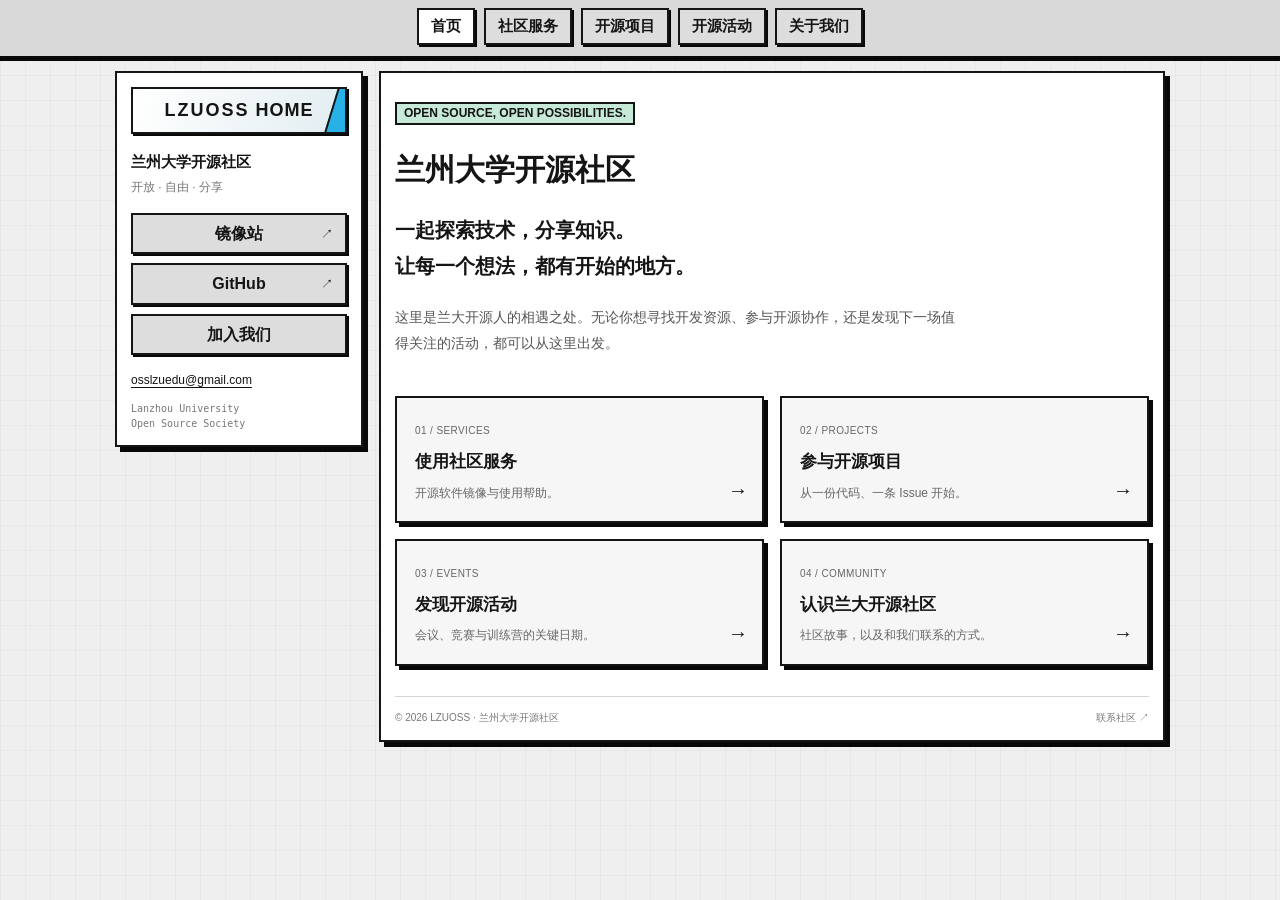
==== commit da57631e: "Update Site source" ====
--- a/index.html
+++ b/index.html
@@ -1,13 +1,8 @@
 <!doctype html>
-<html lang="zh-CN"><head><meta charset="UTF-8"><meta name="viewport" content="width=device-width, initial-scale=1"><title>兰州大学开源社区 · LZUOSS</title><meta name="description" content="兰州大学开源社区。镜像服务、开源项目与开源活动日历。"><meta name="theme-color" content="#dddddd"><link rel="icon" href="assets/oss-logo.png"><link rel="stylesheet" href="assets/style.css"><script src="assets/main.js" defer></script></head>
+<html lang="zh-CN"><head><meta charset="UTF-8"><meta name="viewport" content="width=device-width, initial-scale=1"><title>首页 · 兰州大学开源社区</title><meta name="description" content="兰州大学开源社区。镜像服务、开源项目与开源活动日历。"><meta name="theme-color" content="#dddddd"><link rel="icon" href="assets/oss-logo.png"><link rel="stylesheet" href="assets/style.css"><script src="assets/common.js" defer></script></head>
 <body><a class="skip" href="#main">跳转至主要内容</a>
-<header class="topbar"><nav aria-label="主导航"><a class="category" href="#overview">社区首页</a><a class="category" href="#events">开源活动</a><a class="category" href="#about">关于我们</a></nav></header>
-<div class="layout"><aside class="sidebar panel" aria-label="社区导航"><a class="wordmark" href="#overview" aria-label="兰州大学开源社区首页">LZUOSS<span> HOME</span></a><p class="sidebar-intro">兰州大学开源社区<br><span>开放 · 自由 · 分享</span></p><nav class="side-nav" aria-label="快捷导航"><a class="side-button" href="https://mirror.lzu.edu.cn/" target="_blank" rel="noopener noreferrer">镜像站 <span>↗</span></a><a class="side-button" href="https://github.com/LZUOSS" target="_blank" rel="noopener noreferrer">GitHub <span>↗</span></a><button class="side-button" id="join-button">加入我们</button></nav><a class="sidebar-email" href="mailto:osslzuedu@gmail.com">osslzuedu@gmail.com</a><p class="sidebar-english">Lanzhou University<br>Open Source Society</p></aside>
-<main class="panel content" id="main"><section id="overview"><div class="content-heading"><h1>兰州大学开源社区</h1><span class="badge">LZUOSS</span></div><p class="subtitle">一起探索技术，分享知识，让想法成为开源的下一步。</p><div class="community-links"><div class="compact-entry"><span class="mini-label">服务</span><h2>开源镜像站</h2><p>开源软件、发行版下载与软件源使用帮助。</p><a href="https://mirror.lzu.edu.cn/" target="_blank" rel="noopener noreferrer">进入镜像站 ↗</a></div><div class="compact-entry"><span class="mini-label">项目</span><h2>社区开源项目</h2><p>镜像站前端、高性能计算资料与更多社区代码。</p><div class="compact-projects"><a href="https://github.com/LZUOSS/mirror-web" target="_blank" rel="noopener noreferrer">Mirror Web ↗</a><a href="https://github.com/LZUOSS/LZUHPC" target="_blank" rel="noopener noreferrer">LZU HPC ↗</a></div></div></div></section>
-<section class="events-section" id="events" aria-labelledby="events-title"><div class="content-heading"><h2 id="events-title">开源活动 / DEADLINES</h2><span class="badge" id="event-count">加载中</span></div><p class="subtitle">发现会议、竞赛与贡献机会，按下一关键日期排序。</p>
-<div class="event-toolbar"><div class="sort-controls" role="group" aria-label="活动类型"><button class="active" data-type="all" aria-pressed="true">全部</button><button data-type="conference" aria-pressed="false">会议</button><button data-type="competition" aria-pressed="false">竞赛</button><button data-type="activity" aria-pressed="false">活动 / 训练营</button></div><label class="archive-toggle"><input type="checkbox" id="show-history">查看历史</label></div><label class="search-label" for="event-search">搜索活动</label><input type="search" id="event-search" placeholder="搜索名称、标签或地点…"><p id="data-status" class="data-status" aria-live="polite">正在读取活动数据…</p><div id="event-list" aria-live="polite"></div><button class="action" id="more-events" hidden>加载更多</button>
-<details class="sources"><summary>这些活动从哪里来？</summary><p>基础数据来自 <a href="https://github.com/hust-open-atom-club/open-source-deadlines" target="_blank" rel="noopener noreferrer">Open Source Deadlines 开源数据仓库 ↗</a>，并补充经主办方官网核对的活动。每条记录保留原始来源。</p><p>这是发布时同步的数据快照，不是实时报名状态。倒计时随当前时间计算；已无后续节点的记录默认隐藏。仅公布日期的节点显示天数，不虚构具体截止时刻。</p><p id="source-version"></p><a href="https://oseddl.openatom.club/" target="_blank" rel="noopener noreferrer">浏览参考活动站 ↗</a> · <a href="licenses/open-source-deadlines-MIT.txt" target="_blank" rel="noopener noreferrer">数据来源许可证 ↗</a></details></section>
-<section class="about-section" id="about"><h2>关于社区</h2><p>我们因对技术的好奇相遇，也因开放、自由与分享的精神走在一起。从阅读代码、改进文档到参与协作，欢迎每一位愿意探索与分享的同学。</p><a class="action" href="https://github.com/LZUOSS/lzuoss-decade" target="_blank" rel="noopener noreferrer">读一读《兰大开源社区这十年》 ↗</a></section>
-<footer class="content-footer"><span>© 2026 LZUOSS · 兰州大学开源社区</span><a href="mailto:osslzuedu@gmail.com">联系社区 ↗</a></footer></main></div>
+<header class="topbar"><nav aria-label="主导航"><a class="category active" href="index.html" aria-current="page">首页</a><a class="category" href="services.html">社区服务</a><a class="category" href="projects.html">开源项目</a><a class="category" href="events.html">开源活动</a><a class="category" href="about.html">关于我们</a></nav></header>
+<div class="layout"><aside class="sidebar panel" aria-label="社区导航"><a class="wordmark" href="index.html" aria-label="兰州大学开源社区首页">LZUOSS<span> HOME</span></a><p class="sidebar-intro">兰州大学开源社区<br><span>开放 · 自由 · 分享</span></p><nav class="side-nav" aria-label="快捷导航"><a class="side-button" href="https://mirror.lzu.edu.cn/" target="_blank" rel="noopener noreferrer">镜像站 <span>↗</span></a><a class="side-button" href="https://github.com/LZUOSS" target="_blank" rel="noopener noreferrer">GitHub <span>↗</span></a><button class="side-button" id="join-button">加入我们</button></nav><a class="sidebar-email" href="mailto:osslzuedu@gmail.com">osslzuedu@gmail.com</a><p class="sidebar-english">Lanzhou University<br>Open Source Society</p></aside>
+<main class="panel content" id="main"><section class="home-welcome"><span class="badge">OPEN SOURCE, OPEN POSSIBILITIES.</span><h1>兰州大学开源社区</h1><p class="home-lead">一起探索技术，分享知识。<br>让每一个想法，都有开始的地方。</p><p>这里是兰大开源人的相遇之处。无论你想寻找开发资源、参与开源协作，还是发现下一场值得关注的活动，都可以从这里出发。</p></section><nav class="page-directory" aria-label="探索社区"><a href="services.html"><span>01 / SERVICES</span><strong>使用社区服务</strong><p>开源软件镜像与使用帮助。</p><b>→</b></a><a href="projects.html"><span>02 / PROJECTS</span><strong>参与开源项目</strong><p>从一份代码、一条 Issue 开始。</p><b>→</b></a><a href="events.html"><span>03 / EVENTS</span><strong>发现开源活动</strong><p>会议、竞赛与训练营的关键日期。</p><b>→</b></a><a href="about.html"><span>04 / COMMUNITY</span><strong>认识兰大开源社区</strong><p>社区故事，以及和我们联系的方式。</p><b>→</b></a></nav><footer class="content-footer"><span>© 2026 LZUOSS · 兰州大学开源社区</span><a href="mailto:osslzuedu@gmail.com">联系社区 ↗</a></footer></main></div>
 <dialog id="join-dialog" aria-labelledby="join-title"><div class="dialog-heading"><h2 id="join-title">加入兰大开源社区</h2><button id="close-dialog" aria-label="关闭">×</button></div><p>从阅读一个项目、提出一个问题开始。<br>带着你的好奇心，和我们一起探索开源。</p><a class="action" href="https://github.com/LZUOSS" target="_blank" rel="noopener noreferrer">访问社区 GitHub ↗</a><p class="contact">联系邮箱：<a href="mailto:osslzuedu@gmail.com">osslzuedu@gmail.com</a></p></dialog>
-<noscript><p class="noscript">活动筛选需要 JavaScript。也可以直接访问 <a href="https://oseddl.openatom.club/">开源活动日历</a>。</p></noscript></body></html>
+</body></html>
--- a/assets/style.css
+++ b/assets/style.css
@@ -1,3 +1,5 @@
 :root{--ink:#151515;--gray:#ddd;--mint:#c7e9d8;--blue:#28b1e6;--border:2px solid var(--ink);--shadow:5px 5px 0 #080808}*{box-sizing:border-box}body{margin:0;background-color:#efefef;background-image:linear-gradient(#00000008 1px,transparent 1px),linear-gradient(90deg,#00000008 1px,transparent 1px);background-size:25px 25px;color:var(--ink);font-family:Arial,"PingFang SC","Microsoft YaHei",sans-serif;font-size:16px;line-height:1.6}button,input{font:inherit;color:inherit}button,a{ -webkit-tap-highlight-color:transparent}button{cursor:pointer}a{color:inherit;text-decoration:none}button,a,input{border-radius:0}button:focus-visible,a:focus-visible,input:focus-visible{outline:3px solid var(--blue);outline-offset:4px}button:disabled{cursor:default;color:#888;border-color:#888;box-shadow:2px 2px 0 #888;background:#fff}button:not(:disabled):hover,.side-button:hover,.action:hover{background:#e4f2f7}button:not(:disabled):active,.side-button:active,.action:active{transform:translate(2px,2px);box-shadow:1px 1px 0 #000}.skip{position:fixed;left:12px;top:-80px;z-index:10;padding:8px;background:#fff;border:var(--border)}.skip:focus{top:10px}.topbar{background:#d9d9d9;border-bottom:5px solid #080808;min-height:58px;padding:8px 20px 11px}.topbar nav{display:flex;justify-content:center;gap:9px;flex-wrap:wrap}.category{border:var(--border);background:var(--gray);box-shadow:2px 2px 0 #080808;padding:4px 12px;font-size:15px;font-weight:700;line-height:1.65}.category.active{background:#fff}.layout{max-width:1050px;margin:10px auto 30px;display:grid;grid-template-columns:248px minmax(0,1fr);gap:16px;align-items:start}.panel{background:#fff;border:var(--border);box-shadow:var(--shadow)}.sidebar{padding:14px;position:sticky;top:12px}.wordmark{display:block;position:relative;isolation:isolate;overflow:hidden;background:linear-gradient(110deg,#fff,#e2edf1);border:var(--border);box-shadow:2px 2px 0 #080808;padding:7px 9px;text-align:center;font-size:18px;letter-spacing:2px;font-weight:900;margin-bottom:16px}.wordmark:after{content:"";background:var(--blue);position:absolute;right:-8px;top:-2px;width:20px;height:calc(100% + 4px);border-left:2px solid;transform:skew(-17deg);z-index:-1}.wordmark span{letter-spacing:1px}.side-nav{display:flex;flex-direction:column;gap:9px}.side-button{display:block;border:var(--border);background:var(--gray);box-shadow:2px 2px 0 #080808;text-align:center;font-weight:700;padding:6px 10px;line-height:1.6;position:relative;width:100%;font-size:16px}.side-button.selected{background:#fff;box-shadow:none}.side-button span{position:absolute;right:12px;font-weight:400;font-size:12px;top:10px}.sidebar-note{font-size:13px;color:#6b6b6b;margin:15px 0 0}.sidebar-english{font-family:monospace;font-size:10px;color:#777;line-height:1.5;margin:8px 0 0}.content{padding:14px;min-width:0}.content-heading{display:flex;align-items:center;justify-content:space-between;gap:12px}.content h1{font-size:18px;line-height:1.6;margin:0;font-weight:700}.badge{display:inline-block;white-space:nowrap;background:var(--mint);border:var(--border);font-size:12px;font-weight:700;line-height:1.4;padding:1px 7px}.subtitle{font-size:12px;color:#707070;margin:3px 0 8px}.sort-area{margin-bottom:20px}.sort-label{display:block;font-size:12px;color:#666;line-height:1.4;margin:0 0 3px}.sort-controls{display:inline-flex;border:var(--border);background:#e7e7e7;padding:2px;box-shadow:2px 2px 0 #080808;max-width:100%;flex-wrap:wrap}.sort-controls button{font-size:13px;line-height:1.6;font-weight:700;background:transparent;border:2px solid transparent;padding:3px 8px}.sort-controls button.active{border-color:#151515;background:#fff}.entry{border:var(--border);box-shadow:var(--shadow);background:#fff;padding:14px;margin-bottom:25px}.entry-heading{display:flex;align-items:center;gap:12px;flex-wrap:wrap}.author{font-size:15px;font-weight:700;background:#f6f6f6;border:var(--border);box-shadow:2px 2px 0 #080808;line-height:1.6;padding:4px 10px;flex-shrink:0}.entry h2{font-size:17px;line-height:1.6;margin:0;flex:1}.entry .badge{margin-left:auto;font-size:11px;padding:0 7px}.entry-description{margin:12px 0 14px;font-size:15px;line-height:1.7;overflow-wrap:anywhere}.entry-meta{font-size:12px;color:#777;margin-bottom:7px;display:flex;gap:16px;flex-wrap:wrap}.entry-actions{display:flex;gap:8px;align-items:center;flex-wrap:wrap}.action{border:var(--border);box-shadow:2px 2px 0 #080808;padding:5px 11px;font-weight:700;font-size:14px;line-height:1.6;background:var(--gray);display:inline-block}.action.primary{background:#f5f5f5}.entry-details{font-size:13px;background:#f2f2f2;border:var(--border);padding:12px;margin-top:14px;overflow-wrap:anywhere}.entry-details p{margin:0 0 6px}.entry-details a{color:#155f83;text-decoration:underline;text-underline-offset:3px}.pagination{display:flex;gap:10px;align-items:center;margin-top:-10px}.pagination button{border:var(--border);background:var(--gray);box-shadow:2px 2px 0 #080808;padding:5px 12px;font-weight:700;font-size:15px;line-height:1.6}.pagination span{font-size:14px}.content-footer{display:flex;justify-content:space-between;gap:10px;border-top:1px solid #d5d5d5;padding-top:13px;margin-top:20px;font-size:10px;color:#777}.content-footer a:hover{text-decoration:underline}#search-box{border:var(--border);background:#eef6f8;padding:12px;margin:12px 0 15px}#search-box label{font-size:13px;font-weight:bold}.search-row{display:flex;gap:8px;margin-top:7px}input{width:100%;min-width:0;background:#fff;border:var(--border);padding:6px 8px;font-size:14px}.search-row button{border:var(--border);background:#ddd;font-size:13px;white-space:nowrap;padding:4px 10px}#empty{border:var(--border);padding:24px;font-size:14px;margin-bottom:25px}dialog{border:var(--border);box-shadow:7px 7px 0 #000;background:#fff;max-width:480px;width:calc(100% - 40px);padding:22px}dialog::backdrop{background:#0005}.dialog-heading{display:flex;align-items:center;justify-content:space-between;gap:20px}.dialog-heading h2{margin:0;font-size:20px}.dialog-heading button{border:var(--border);background:#ddd;font-size:22px;line-height:1;width:32px;height:32px}dialog p{font-size:14px;line-height:1.9}dialog .contact{font-size:12px;margin-bottom:0;overflow-wrap:anywhere}dialog .contact a{text-decoration:underline}.noscript{text-align:center}[hidden]{display:none!important}@media(min-width:1600px){.layout{max-width:1330px;grid-template-columns:315px minmax(0,1fr);gap:20px;margin-top:12px}.topbar{padding:9px 20px 13px;min-height:72px;border-bottom-width:6px}.category{font-size:18px;padding:6px 15px}.sidebar{padding:18px}.wordmark{font-size:22px;padding:8px;margin-bottom:19px}.side-button{font-size:19px;padding:8px}.side-nav{gap:11px}.sidebar-note{font-size:15px}.sidebar-english{font-size:12px}.content{padding:18px}.content h1{font-size:21px}.badge{font-size:14px}.subtitle{font-size:14px;margin-bottom:12px}.sort-label{font-size:14px}.sort-controls button{font-size:16px;padding:4px 10px}.sort-area{margin-bottom:25px}.entry{padding:18px;margin-bottom:31px}.author{font-size:18px;padding:6px 12px}.entry h2{font-size:20px}.entry .badge{font-size:13px}.entry-description{font-size:18px;margin:14px 0 18px}.entry-meta{font-size:14px}.action{font-size:17px;padding:6px 13px}.entry-details{font-size:15px}.pagination button{font-size:18px}.pagination span{font-size:17px}.content-footer{font-size:12px}}@media(max-width:1100px){.layout{margin-left:20px;margin-right:25px}}@media(max-width:760px){.topbar{padding:10px 12px 13px}.topbar nav{gap:8px}.category{font-size:13px;padding:4px 9px}.layout{grid-template-columns:1fr;margin:14px 15px 25px 12px;gap:16px}.sidebar{position:static;padding:12px}.wordmark{max-width:245px;margin:0 auto 14px}.side-nav{display:grid;grid-template-columns:repeat(5,minmax(0,1fr));gap:6px}.side-button{font-size:12px;padding:6px 2px;white-space:nowrap}.side-button span{display:none}.sidebar-note{text-align:center;font-size:11px;margin:12px 0 0}.sidebar-english{display:none}.content{padding:12px}.content-heading{align-items:flex-start}.content h1{font-size:18px}.badge{font-size:10px;padding:2px 4px;margin-top:3px}.subtitle{font-size:11px;margin-top:5px}.sort-controls button{font-size:11px;padding:4px 6px}.sort-area{margin-bottom:18px}.entry{padding:12px;margin-bottom:20px}.entry-heading{gap:9px}.author{font-size:12px;padding:4px 7px}.entry h2{font-size:15px;min-width:90px}.entry .badge{font-size:9px}.entry-description{font-size:13px;line-height:1.8}.entry-meta{font-size:10px;gap:10px}.action{font-size:12px;padding:5px 9px}.pagination{margin-top:0}.pagination button{font-size:13px}.content-footer{font-size:9px;flex-wrap:wrap}}@media(prefers-reduced-motion:reduce){*{scroll-behavior:auto!important}}
 /* Simplified community homepage and sourced event calendar. */
 html{scroll-padding-top:20px}.topbar .category{display:block}.sidebar-intro{font-size:15px;font-weight:700;margin:0 0 15px}.sidebar-intro span{font-size:12px;font-weight:400;color:#777}.sidebar-email{display:block;font-size:12px;margin:16px 0 10px;text-decoration:underline;text-underline-offset:3px;overflow-wrap:anywhere}.community-links{display:grid;grid-template-columns:1fr 1fr;gap:12px;margin:18px 0 28px}.compact-entry{border:var(--border);box-shadow:3px 3px 0 #080808;padding:13px;background:#f6f6f6}.compact-entry h2{font-size:16px;margin:4px 0}.compact-entry p{font-size:12px;line-height:1.8;margin:6px 0 10px;color:#555}.compact-entry a{font-size:12px;font-weight:700;text-decoration:underline;text-underline-offset:3px}.mini-label{font-size:10px;color:#666}.compact-projects{display:flex;flex-wrap:wrap;gap:10px}.events-section{border-top:2px solid;padding-top:20px}.events-section h2,.about-section h2{font-size:18px;margin:0}.event-toolbar{display:flex;justify-content:space-between;gap:10px;align-items:center;flex-wrap:wrap;margin:14px 0}.archive-toggle{display:flex;align-items:center;font-size:12px;gap:5px;white-space:nowrap}.archive-toggle input{width:15px;height:15px;accent-color:#111}.search-label{position:absolute;width:1px;height:1px;overflow:hidden;clip-path:inset(50%)}#event-search{font-size:13px;padding:7px 9px}.data-status{font-size:10px;color:#777;margin:10px 0 16px}.event-card{padding:14px;margin-bottom:22px}.event-type{border:var(--border);background:#f1f1f1;padding:2px 7px;font-size:11px;font-weight:700}.event-card .entry-heading{gap:9px;align-items:flex-start}.event-card h3{flex:1;min-width:140px;font-size:16px;line-height:1.6;margin:0}.event-card .countdown{white-space:nowrap;flex-shrink:0}.event-card .entry-description{font-size:13px;line-height:1.8;margin:12px 0}.event-deadline{display:flex;flex-wrap:wrap;gap:5px 12px;font-size:12px;background:#f2f2f2;padding:8px;border-left:3px solid #151515;margin-bottom:12px}.event-deadline time{font-variant-numeric:tabular-nums}.event-card .entry-meta{font-size:10px;gap:6px 12px}.event-card .action{font-size:12px}.timeline{border-top:1px dashed #aaa;margin-top:14px;padding-top:8px;font-size:11px;color:#666}.timeline summary,.sources summary{cursor:pointer;font-weight:700;color:#333}.timeline ul{padding-left:18px;margin:8px 0}.timeline p{margin:6px 0}.timeline a,.sources a{color:#185f7d;text-decoration:underline;text-underline-offset:3px;overflow-wrap:anywhere}.sources{font-size:11px;line-height:1.9;margin:20px 0;background:#f4f4f4;border:var(--border);padding:12px}.sources p{margin:8px 0}.about-section{border-top:2px solid;padding-top:20px;margin-top:25px}.about-section p{font-size:13px;line-height:1.9;color:#555}.about-section .action{font-size:12px}.event-empty{border:var(--border);padding:20px;font-size:13px;background:#f6f6f6}.event-empty a{text-decoration:underline}@media(min-width:1600px){.event-card h3{font-size:19px}.event-card .entry-description{font-size:16px}.event-card .action{font-size:14px}.event-deadline{font-size:14px}.event-card .entry-meta,.timeline,.sources,.data-status{font-size:12px}.compact-entry h2{font-size:19px}.compact-entry p,.compact-entry a{font-size:14px}}@media(max-width:760px){.side-nav{grid-template-columns:repeat(3,minmax(0,1fr))}.sidebar-intro{text-align:center;font-size:14px;margin-bottom:12px}.sidebar-email{text-align:center;margin:12px 0 0;font-size:11px}.community-links{gap:10px;margin-top:15px}.compact-entry{padding:10px}.compact-entry h2{font-size:14px}.compact-entry p,.compact-entry a{font-size:11px}.events-section h2{font-size:16px}.event-card h3{font-size:15px}.event-card .entry-heading{position:relative}.event-card .countdown{margin-left:0;font-size:10px}.event-type{font-size:10px}.event-toolbar{gap:12px}.archive-toggle{font-size:11px}.event-deadline{font-size:11px}.about-section .action{font-size:11px;white-space:normal}}@media(max-width:370px){.community-links{grid-template-columns:1fr}}
+/* Separate document pages; only the event page loads activity data. */
+.content{min-height:470px}.breadcrumb{display:flex;gap:9px;font-size:11px;color:#777;margin-bottom:18px}.breadcrumb a{text-decoration:underline}.events-section.standalone{border:0;padding-top:0}.events-section h1{font-size:18px;margin:0}.home-welcome{padding:12px 0 25px}.home-welcome h1{font-size:30px;margin:22px 0 14px;line-height:1.5}.home-lead{font-size:20px;line-height:1.8;font-weight:700}.home-welcome>p:not(.home-lead){font-size:14px;color:#555;line-height:1.9;max-width:560px}.page-directory{display:grid;grid-template-columns:1fr 1fr;gap:16px;margin-bottom:25px}.page-directory>a{position:relative;display:block;border:var(--border);box-shadow:4px 4px 0 #080808;padding:18px;background:#f6f6f6}.page-directory>a:hover{background:#e4f2f7}.page-directory span{font-size:10px;color:#666;letter-spacing:.04em}.page-directory strong{display:block;font-size:17px;margin-top:7px}.page-directory p{font-size:12px;color:#666;margin:8px 18px 0 0}.page-directory b{position:absolute;right:14px;bottom:15px;font-size:20px;font-weight:400}.directory-card{margin-top:22px}.directory-card>.badge{float:right;margin-left:15px}.directory-card h2{font-size:20px;margin:0 0 12px}.directory-card p,.page-note p,.about-body>p{font-size:14px;line-height:1.9;color:#555}.directory-card .action{font-size:13px}.page-note{border-top:2px solid;padding-top:17px;margin-top:30px}.page-note h2,.about-body h2{font-size:18px}.page-note a,.about-body>p a{text-decoration:underline;text-underline-offset:3px}.about-body h2{margin-top:30px}.about-body>.home-lead{font-size:23px;color:#151515}.about-body>.action{font-size:13px}.topbar nav{gap:9px}.content-footer{margin-top:30px}@media(max-width:760px){.home-welcome{padding-top:5px}.home-welcome h1{font-size:24px;margin-top:20px}.home-welcome .home-lead{font-size:18px}.home-welcome>p:not(.home-lead){font-size:13px}.page-directory{gap:12px}.page-directory>a{padding:13px}.page-directory strong{font-size:14px}.page-directory p{font-size:11px}.page-directory span{font-size:8px}.page-directory b{font-size:17px;right:10px;bottom:12px}.directory-card h2{font-size:17px}.directory-card p,.page-note p,.about-body>p{font-size:13px}.directory-card>.badge{float:none;margin:0 0 9px}.events-section h1{font-size:16px}.breadcrumb{margin-bottom:15px}.topbar .category{font-size:12px;padding:4px 8px}}
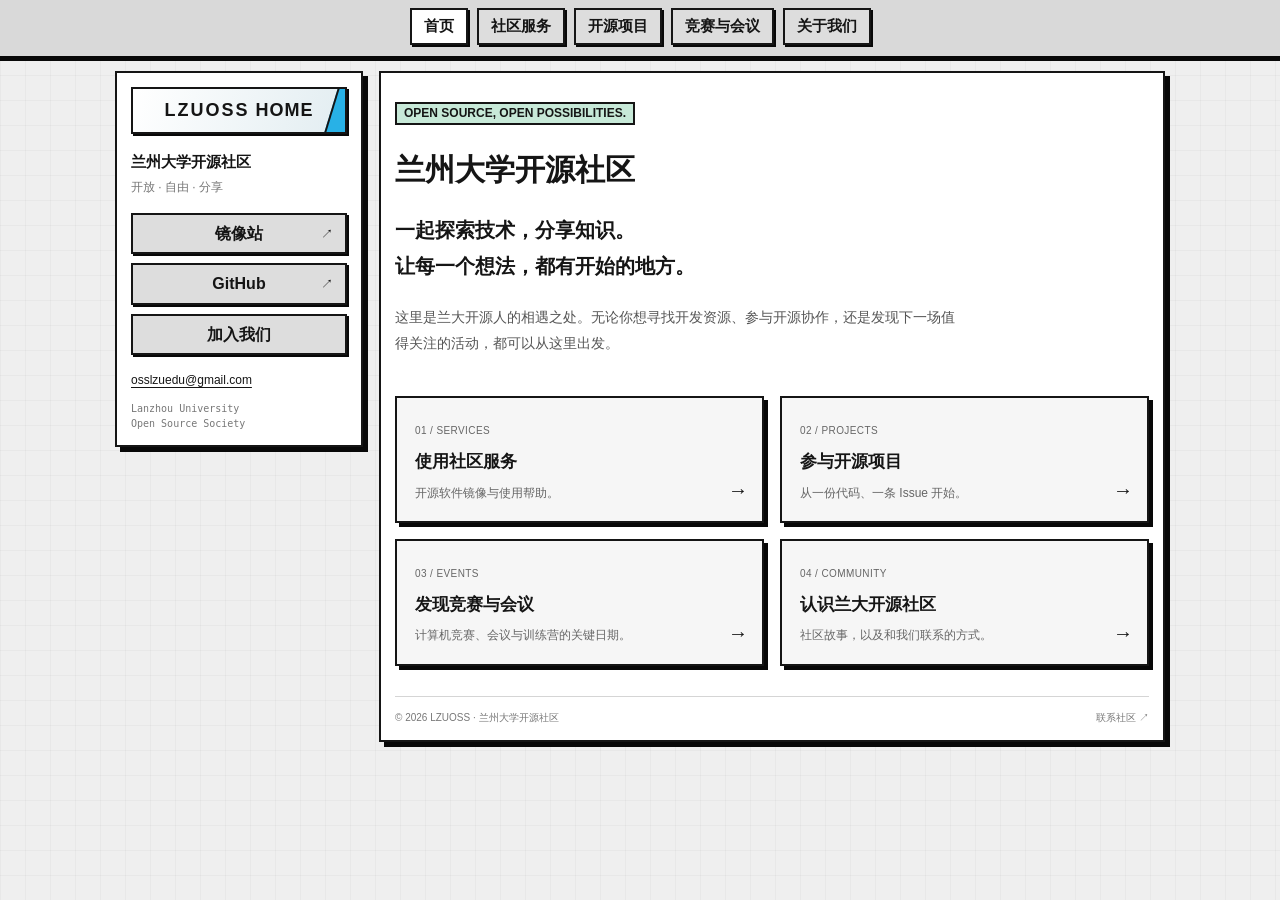
==== commit 6fb5b0ef: "Update Site source" ====
--- a/index.html
+++ b/index.html
@@ -1,8 +1,8 @@
 <!doctype html>
 <html lang="zh-CN"><head><meta charset="UTF-8"><meta name="viewport" content="width=device-width, initial-scale=1"><title>首页 · 兰州大学开源社区</title><meta name="description" content="兰州大学开源社区。镜像服务、开源项目与开源活动日历。"><meta name="theme-color" content="#dddddd"><link rel="icon" href="assets/oss-logo.png"><link rel="stylesheet" href="assets/style.css"><script src="assets/common.js" defer></script></head>
 <body><a class="skip" href="#main">跳转至主要内容</a>
-<header class="topbar"><nav aria-label="主导航"><a class="category active" href="index.html" aria-current="page">首页</a><a class="category" href="services.html">社区服务</a><a class="category" href="projects.html">开源项目</a><a class="category" href="events.html">开源活动</a><a class="category" href="about.html">关于我们</a></nav></header>
+<header class="topbar"><nav aria-label="主导航"><a class="category active" href="index.html" aria-current="page">首页</a><a class="category" href="services.html">社区服务</a><a class="category" href="projects.html">开源项目</a><a class="category" href="events.html">竞赛与会议</a><a class="category" href="about.html">关于我们</a></nav></header>
 <div class="layout"><aside class="sidebar panel" aria-label="社区导航"><a class="wordmark" href="index.html" aria-label="兰州大学开源社区首页">LZUOSS<span> HOME</span></a><p class="sidebar-intro">兰州大学开源社区<br><span>开放 · 自由 · 分享</span></p><nav class="side-nav" aria-label="快捷导航"><a class="side-button" href="https://mirror.lzu.edu.cn/" target="_blank" rel="noopener noreferrer">镜像站 <span>↗</span></a><a class="side-button" href="https://github.com/LZUOSS" target="_blank" rel="noopener noreferrer">GitHub <span>↗</span></a><button class="side-button" id="join-button">加入我们</button></nav><a class="sidebar-email" href="mailto:osslzuedu@gmail.com">osslzuedu@gmail.com</a><p class="sidebar-english">Lanzhou University<br>Open Source Society</p></aside>
-<main class="panel content" id="main"><section class="home-welcome"><span class="badge">OPEN SOURCE, OPEN POSSIBILITIES.</span><h1>兰州大学开源社区</h1><p class="home-lead">一起探索技术，分享知识。<br>让每一个想法，都有开始的地方。</p><p>这里是兰大开源人的相遇之处。无论你想寻找开发资源、参与开源协作，还是发现下一场值得关注的活动，都可以从这里出发。</p></section><nav class="page-directory" aria-label="探索社区"><a href="services.html"><span>01 / SERVICES</span><strong>使用社区服务</strong><p>开源软件镜像与使用帮助。</p><b>→</b></a><a href="projects.html"><span>02 / PROJECTS</span><strong>参与开源项目</strong><p>从一份代码、一条 Issue 开始。</p><b>→</b></a><a href="events.html"><span>03 / EVENTS</span><strong>发现开源活动</strong><p>会议、竞赛与训练营的关键日期。</p><b>→</b></a><a href="about.html"><span>04 / COMMUNITY</span><strong>认识兰大开源社区</strong><p>社区故事，以及和我们联系的方式。</p><b>→</b></a></nav><footer class="content-footer"><span>© 2026 LZUOSS · 兰州大学开源社区</span><a href="mailto:osslzuedu@gmail.com">联系社区 ↗</a></footer></main></div>
+<main class="panel content" id="main"><section class="home-welcome"><span class="badge">OPEN SOURCE, OPEN POSSIBILITIES.</span><h1>兰州大学开源社区</h1><p class="home-lead">一起探索技术，分享知识。<br>让每一个想法，都有开始的地方。</p><p>这里是兰大开源人的相遇之处。无论你想寻找开发资源、参与开源协作，还是发现下一场值得关注的活动，都可以从这里出发。</p></section><nav class="page-directory" aria-label="探索社区"><a href="services.html"><span>01 / SERVICES</span><strong>使用社区服务</strong><p>开源软件镜像与使用帮助。</p><b>→</b></a><a href="projects.html"><span>02 / PROJECTS</span><strong>参与开源项目</strong><p>从一份代码、一条 Issue 开始。</p><b>→</b></a><a href="events.html"><span>03 / EVENTS</span><strong>发现竞赛与会议</strong><p>计算机竞赛、会议与训练营的关键日期。</p><b>→</b></a><a href="about.html"><span>04 / COMMUNITY</span><strong>认识兰大开源社区</strong><p>社区故事，以及和我们联系的方式。</p><b>→</b></a></nav><footer class="content-footer"><span>© 2026 LZUOSS · 兰州大学开源社区</span><a href="mailto:osslzuedu@gmail.com">联系社区 ↗</a></footer></main></div>
 <dialog id="join-dialog" aria-labelledby="join-title"><div class="dialog-heading"><h2 id="join-title">加入兰大开源社区</h2><button id="close-dialog" aria-label="关闭">×</button></div><p>从阅读一个项目、提出一个问题开始。<br>带着你的好奇心，和我们一起探索开源。</p><a class="action" href="https://github.com/LZUOSS" target="_blank" rel="noopener noreferrer">访问社区 GitHub ↗</a><p class="contact">联系邮箱：<a href="mailto:osslzuedu@gmail.com">osslzuedu@gmail.com</a></p></dialog>
 </body></html>
--- a/assets/style.css
+++ b/assets/style.css
@@ -3,3 +3,4 @@
 html{scroll-padding-top:20px}.topbar .category{display:block}.sidebar-intro{font-size:15px;font-weight:700;margin:0 0 15px}.sidebar-intro span{font-size:12px;font-weight:400;color:#777}.sidebar-email{display:block;font-size:12px;margin:16px 0 10px;text-decoration:underline;text-underline-offset:3px;overflow-wrap:anywhere}.community-links{display:grid;grid-template-columns:1fr 1fr;gap:12px;margin:18px 0 28px}.compact-entry{border:var(--border);box-shadow:3px 3px 0 #080808;padding:13px;background:#f6f6f6}.compact-entry h2{font-size:16px;margin:4px 0}.compact-entry p{font-size:12px;line-height:1.8;margin:6px 0 10px;color:#555}.compact-entry a{font-size:12px;font-weight:700;text-decoration:underline;text-underline-offset:3px}.mini-label{font-size:10px;color:#666}.compact-projects{display:flex;flex-wrap:wrap;gap:10px}.events-section{border-top:2px solid;padding-top:20px}.events-section h2,.about-section h2{font-size:18px;margin:0}.event-toolbar{display:flex;justify-content:space-between;gap:10px;align-items:center;flex-wrap:wrap;margin:14px 0}.archive-toggle{display:flex;align-items:center;font-size:12px;gap:5px;white-space:nowrap}.archive-toggle input{width:15px;height:15px;accent-color:#111}.search-label{position:absolute;width:1px;height:1px;overflow:hidden;clip-path:inset(50%)}#event-search{font-size:13px;padding:7px 9px}.data-status{font-size:10px;color:#777;margin:10px 0 16px}.event-card{padding:14px;margin-bottom:22px}.event-type{border:var(--border);background:#f1f1f1;padding:2px 7px;font-size:11px;font-weight:700}.event-card .entry-heading{gap:9px;align-items:flex-start}.event-card h3{flex:1;min-width:140px;font-size:16px;line-height:1.6;margin:0}.event-card .countdown{white-space:nowrap;flex-shrink:0}.event-card .entry-description{font-size:13px;line-height:1.8;margin:12px 0}.event-deadline{display:flex;flex-wrap:wrap;gap:5px 12px;font-size:12px;background:#f2f2f2;padding:8px;border-left:3px solid #151515;margin-bottom:12px}.event-deadline time{font-variant-numeric:tabular-nums}.event-card .entry-meta{font-size:10px;gap:6px 12px}.event-card .action{font-size:12px}.timeline{border-top:1px dashed #aaa;margin-top:14px;padding-top:8px;font-size:11px;color:#666}.timeline summary,.sources summary{cursor:pointer;font-weight:700;color:#333}.timeline ul{padding-left:18px;margin:8px 0}.timeline p{margin:6px 0}.timeline a,.sources a{color:#185f7d;text-decoration:underline;text-underline-offset:3px;overflow-wrap:anywhere}.sources{font-size:11px;line-height:1.9;margin:20px 0;background:#f4f4f4;border:var(--border);padding:12px}.sources p{margin:8px 0}.about-section{border-top:2px solid;padding-top:20px;margin-top:25px}.about-section p{font-size:13px;line-height:1.9;color:#555}.about-section .action{font-size:12px}.event-empty{border:var(--border);padding:20px;font-size:13px;background:#f6f6f6}.event-empty a{text-decoration:underline}@media(min-width:1600px){.event-card h3{font-size:19px}.event-card .entry-description{font-size:16px}.event-card .action{font-size:14px}.event-deadline{font-size:14px}.event-card .entry-meta,.timeline,.sources,.data-status{font-size:12px}.compact-entry h2{font-size:19px}.compact-entry p,.compact-entry a{font-size:14px}}@media(max-width:760px){.side-nav{grid-template-columns:repeat(3,minmax(0,1fr))}.sidebar-intro{text-align:center;font-size:14px;margin-bottom:12px}.sidebar-email{text-align:center;margin:12px 0 0;font-size:11px}.community-links{gap:10px;margin-top:15px}.compact-entry{padding:10px}.compact-entry h2{font-size:14px}.compact-entry p,.compact-entry a{font-size:11px}.events-section h2{font-size:16px}.event-card h3{font-size:15px}.event-card .entry-heading{position:relative}.event-card .countdown{margin-left:0;font-size:10px}.event-type{font-size:10px}.event-toolbar{gap:12px}.archive-toggle{font-size:11px}.event-deadline{font-size:11px}.about-section .action{font-size:11px;white-space:normal}}@media(max-width:370px){.community-links{grid-template-columns:1fr}}
 /* Separate document pages; only the event page loads activity data. */
 .content{min-height:470px}.breadcrumb{display:flex;gap:9px;font-size:11px;color:#777;margin-bottom:18px}.breadcrumb a{text-decoration:underline}.events-section.standalone{border:0;padding-top:0}.events-section h1{font-size:18px;margin:0}.home-welcome{padding:12px 0 25px}.home-welcome h1{font-size:30px;margin:22px 0 14px;line-height:1.5}.home-lead{font-size:20px;line-height:1.8;font-weight:700}.home-welcome>p:not(.home-lead){font-size:14px;color:#555;line-height:1.9;max-width:560px}.page-directory{display:grid;grid-template-columns:1fr 1fr;gap:16px;margin-bottom:25px}.page-directory>a{position:relative;display:block;border:var(--border);box-shadow:4px 4px 0 #080808;padding:18px;background:#f6f6f6}.page-directory>a:hover{background:#e4f2f7}.page-directory span{font-size:10px;color:#666;letter-spacing:.04em}.page-directory strong{display:block;font-size:17px;margin-top:7px}.page-directory p{font-size:12px;color:#666;margin:8px 18px 0 0}.page-directory b{position:absolute;right:14px;bottom:15px;font-size:20px;font-weight:400}.directory-card{margin-top:22px}.directory-card>.badge{float:right;margin-left:15px}.directory-card h2{font-size:20px;margin:0 0 12px}.directory-card p,.page-note p,.about-body>p{font-size:14px;line-height:1.9;color:#555}.directory-card .action{font-size:13px}.page-note{border-top:2px solid;padding-top:17px;margin-top:30px}.page-note h2,.about-body h2{font-size:18px}.page-note a,.about-body>p a{text-decoration:underline;text-underline-offset:3px}.about-body h2{margin-top:30px}.about-body>.home-lead{font-size:23px;color:#151515}.about-body>.action{font-size:13px}.topbar nav{gap:9px}.content-footer{margin-top:30px}@media(max-width:760px){.home-welcome{padding-top:5px}.home-welcome h1{font-size:24px;margin-top:20px}.home-welcome .home-lead{font-size:18px}.home-welcome>p:not(.home-lead){font-size:13px}.page-directory{gap:12px}.page-directory>a{padding:13px}.page-directory strong{font-size:14px}.page-directory p{font-size:11px}.page-directory span{font-size:8px}.page-directory b{font-size:17px;right:10px;bottom:12px}.directory-card h2{font-size:17px}.directory-card p,.page-note p,.about-body>p{font-size:13px}.directory-card>.badge{float:none;margin:0 0 9px}.events-section h1{font-size:16px}.breadcrumb{margin-bottom:15px}.topbar .category{font-size:12px;padding:4px 8px}}
+.scope-row{display:flex;align-items:center;gap:10px;margin:0 0 12px;font-size:12px;color:#555}.scope-row select{border:var(--border);border-radius:0;background:#f4f4f4;color:#151515;font:inherit;padding:5px 8px;max-width:100%}.scope-row select:focus-visible{outline:3px solid var(--blue);outline-offset:3px}@media(max-width:760px){.sort-controls button{font-size:10px;padding:4px 5px}.event-toolbar{align-items:flex-start}.scope-row{font-size:11px}.events-section h1{font-size:15px}}
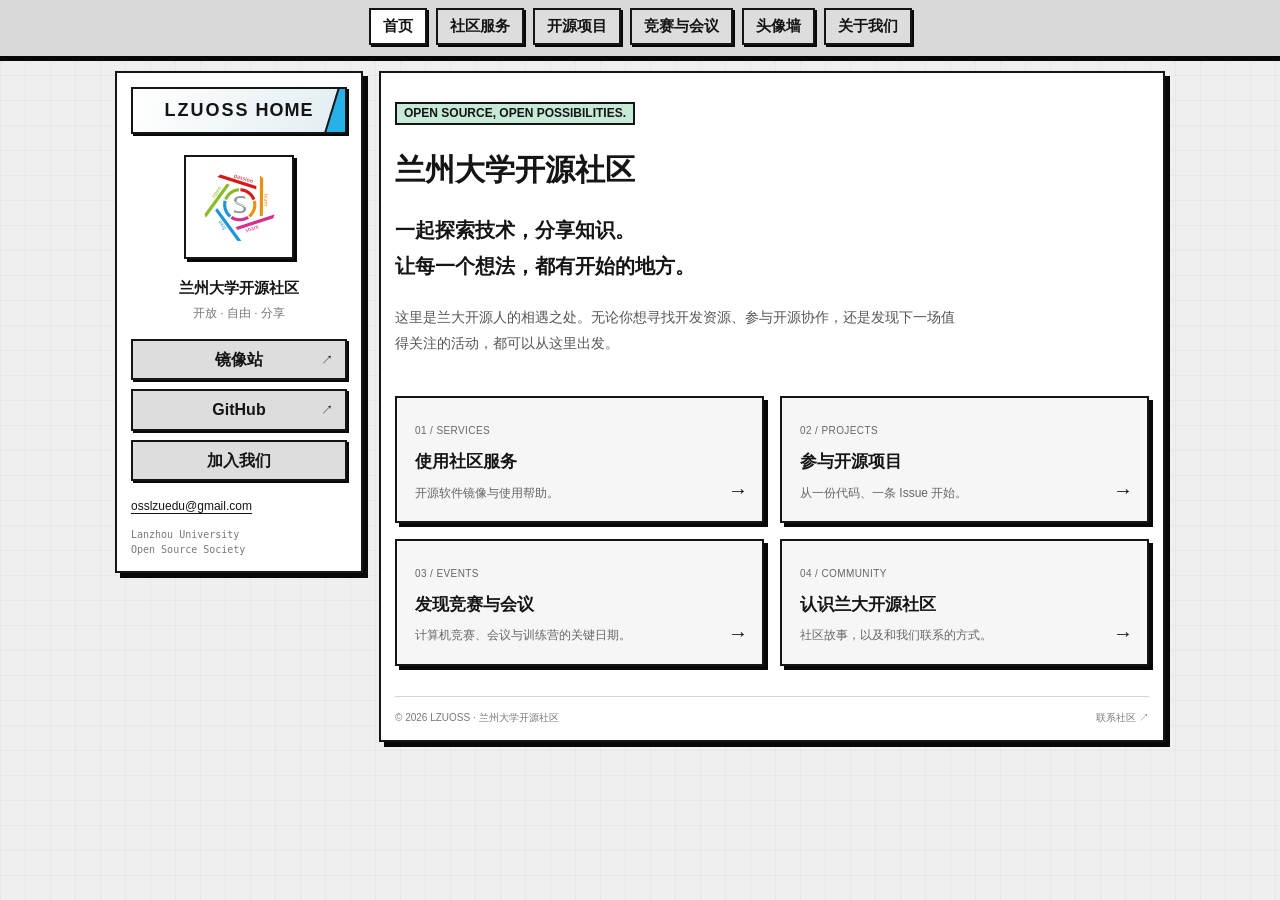
==== commit 777359d1: "Update Site source" ====
--- a/index.html
+++ b/index.html
@@ -1,8 +1,8 @@
 <!doctype html>
 <html lang="zh-CN"><head><meta charset="UTF-8"><meta name="viewport" content="width=device-width, initial-scale=1"><title>首页 · 兰州大学开源社区</title><meta name="description" content="兰州大学开源社区。镜像服务、开源项目与开源活动日历。"><meta name="theme-color" content="#dddddd"><link rel="icon" href="assets/oss-logo.png"><link rel="stylesheet" href="assets/style.css"><script src="assets/common.js" defer></script></head>
 <body><a class="skip" href="#main">跳转至主要内容</a>
-<header class="topbar"><nav aria-label="主导航"><a class="category active" href="index.html" aria-current="page">首页</a><a class="category" href="services.html">社区服务</a><a class="category" href="projects.html">开源项目</a><a class="category" href="events.html">竞赛与会议</a><a class="category" href="about.html">关于我们</a></nav></header>
-<div class="layout"><aside class="sidebar panel" aria-label="社区导航"><a class="wordmark" href="index.html" aria-label="兰州大学开源社区首页">LZUOSS<span> HOME</span></a><p class="sidebar-intro">兰州大学开源社区<br><span>开放 · 自由 · 分享</span></p><nav class="side-nav" aria-label="快捷导航"><a class="side-button" href="https://mirror.lzu.edu.cn/" target="_blank" rel="noopener noreferrer">镜像站 <span>↗</span></a><a class="side-button" href="https://github.com/LZUOSS" target="_blank" rel="noopener noreferrer">GitHub <span>↗</span></a><button class="side-button" id="join-button">加入我们</button></nav><a class="sidebar-email" href="mailto:osslzuedu@gmail.com">osslzuedu@gmail.com</a><p class="sidebar-english">Lanzhou University<br>Open Source Society</p></aside>
+<header class="topbar"><nav aria-label="主导航"><a class="category active" href="index.html" aria-current="page">首页</a><a class="category" href="services.html">社区服务</a><a class="category" href="projects.html">开源项目</a><a class="category" href="events.html">竞赛与会议</a><a class="category" href="members.html">头像墙</a><a class="category" href="about.html">关于我们</a></nav></header>
+<div class="layout"><aside class="sidebar panel" aria-label="社区导航"><a class="wordmark" href="index.html" aria-label="兰州大学开源社区首页">LZUOSS<span> HOME</span></a><a class="community-emblem" href="about.html" aria-label="社区徽章，了解兰州大学开源社区"><img src="assets/oss-logo.png" width="91" height="80" alt="兰州大学开源社区徽章"></a><p class="sidebar-intro">兰州大学开源社区<br><span>开放 · 自由 · 分享</span></p><nav class="side-nav" aria-label="快捷导航"><a class="side-button" href="https://mirror.lzu.edu.cn/" target="_blank" rel="noopener noreferrer">镜像站 <span>↗</span></a><a class="side-button" href="https://github.com/LZUOSS" target="_blank" rel="noopener noreferrer">GitHub <span>↗</span></a><button class="side-button" id="join-button">加入我们</button></nav><a class="sidebar-email" href="mailto:osslzuedu@gmail.com">osslzuedu@gmail.com</a><p class="sidebar-english">Lanzhou University<br>Open Source Society</p></aside>
 <main class="panel content" id="main"><section class="home-welcome"><span class="badge">OPEN SOURCE, OPEN POSSIBILITIES.</span><h1>兰州大学开源社区</h1><p class="home-lead">一起探索技术，分享知识。<br>让每一个想法，都有开始的地方。</p><p>这里是兰大开源人的相遇之处。无论你想寻找开发资源、参与开源协作，还是发现下一场值得关注的活动，都可以从这里出发。</p></section><nav class="page-directory" aria-label="探索社区"><a href="services.html"><span>01 / SERVICES</span><strong>使用社区服务</strong><p>开源软件镜像与使用帮助。</p><b>→</b></a><a href="projects.html"><span>02 / PROJECTS</span><strong>参与开源项目</strong><p>从一份代码、一条 Issue 开始。</p><b>→</b></a><a href="events.html"><span>03 / EVENTS</span><strong>发现竞赛与会议</strong><p>计算机竞赛、会议与训练营的关键日期。</p><b>→</b></a><a href="about.html"><span>04 / COMMUNITY</span><strong>认识兰大开源社区</strong><p>社区故事，以及和我们联系的方式。</p><b>→</b></a></nav><footer class="content-footer"><span>© 2026 LZUOSS · 兰州大学开源社区</span><a href="mailto:osslzuedu@gmail.com">联系社区 ↗</a></footer></main></div>
 <dialog id="join-dialog" aria-labelledby="join-title"><div class="dialog-heading"><h2 id="join-title">加入兰大开源社区</h2><button id="close-dialog" aria-label="关闭">×</button></div><p>从阅读一个项目、提出一个问题开始。<br>带着你的好奇心，和我们一起探索开源。</p><a class="action" href="https://github.com/LZUOSS" target="_blank" rel="noopener noreferrer">访问社区 GitHub ↗</a><p class="contact">联系邮箱：<a href="mailto:osslzuedu@gmail.com">osslzuedu@gmail.com</a></p></dialog>
 </body></html>
--- a/assets/style.css
+++ b/assets/style.css
@@ -4,3 +4,6 @@
 /* Separate document pages; only the event page loads activity data. */
 .content{min-height:470px}.breadcrumb{display:flex;gap:9px;font-size:11px;color:#777;margin-bottom:18px}.breadcrumb a{text-decoration:underline}.events-section.standalone{border:0;padding-top:0}.events-section h1{font-size:18px;margin:0}.home-welcome{padding:12px 0 25px}.home-welcome h1{font-size:30px;margin:22px 0 14px;line-height:1.5}.home-lead{font-size:20px;line-height:1.8;font-weight:700}.home-welcome>p:not(.home-lead){font-size:14px;color:#555;line-height:1.9;max-width:560px}.page-directory{display:grid;grid-template-columns:1fr 1fr;gap:16px;margin-bottom:25px}.page-directory>a{position:relative;display:block;border:var(--border);box-shadow:4px 4px 0 #080808;padding:18px;background:#f6f6f6}.page-directory>a:hover{background:#e4f2f7}.page-directory span{font-size:10px;color:#666;letter-spacing:.04em}.page-directory strong{display:block;font-size:17px;margin-top:7px}.page-directory p{font-size:12px;color:#666;margin:8px 18px 0 0}.page-directory b{position:absolute;right:14px;bottom:15px;font-size:20px;font-weight:400}.directory-card{margin-top:22px}.directory-card>.badge{float:right;margin-left:15px}.directory-card h2{font-size:20px;margin:0 0 12px}.directory-card p,.page-note p,.about-body>p{font-size:14px;line-height:1.9;color:#555}.directory-card .action{font-size:13px}.page-note{border-top:2px solid;padding-top:17px;margin-top:30px}.page-note h2,.about-body h2{font-size:18px}.page-note a,.about-body>p a{text-decoration:underline;text-underline-offset:3px}.about-body h2{margin-top:30px}.about-body>.home-lead{font-size:23px;color:#151515}.about-body>.action{font-size:13px}.topbar nav{gap:9px}.content-footer{margin-top:30px}@media(max-width:760px){.home-welcome{padding-top:5px}.home-welcome h1{font-size:24px;margin-top:20px}.home-welcome .home-lead{font-size:18px}.home-welcome>p:not(.home-lead){font-size:13px}.page-directory{gap:12px}.page-directory>a{padding:13px}.page-directory strong{font-size:14px}.page-directory p{font-size:11px}.page-directory span{font-size:8px}.page-directory b{font-size:17px;right:10px;bottom:12px}.directory-card h2{font-size:17px}.directory-card p,.page-note p,.about-body>p{font-size:13px}.directory-card>.badge{float:none;margin:0 0 9px}.events-section h1{font-size:16px}.breadcrumb{margin-bottom:15px}.topbar .category{font-size:12px;padding:4px 8px}}
 .scope-row{display:flex;align-items:center;gap:10px;margin:0 0 12px;font-size:12px;color:#555}.scope-row select{border:var(--border);border-radius:0;background:#f4f4f4;color:#151515;font:inherit;padding:5px 8px;max-width:100%}.scope-row select:focus-visible{outline:3px solid var(--blue);outline-offset:3px}@media(max-width:760px){.sort-controls button{font-size:10px;padding:4px 5px}.event-toolbar{align-items:flex-start}.scope-row{font-size:11px}.events-section h1{font-size:15px}}
+.view-select{display:flex;align-items:center;gap:6px;font-size:11px;color:#555}.view-select select{border:var(--border);border-radius:0;background:#fff;color:#151515;padding:4px 6px;font:inherit;max-width:100%}.status-note{font-size:11px;color:#665737;line-height:1.8;padding:8px 10px;background:#fff9e8;border:1px solid #d9cba6;margin:0 0 12px}.badge-uncertain{background:#f6dfab}.uncertain-note{background:#fff7e8}.view-select select:focus-visible{outline:3px solid var(--blue);outline-offset:3px}@media(max-width:760px){.view-select{font-size:10px}.status-note{font-size:10px}}
+/* The community emblem and public member wall share the site's hard borders. */
+.community-emblem{display:flex;align-items:center;justify-content:center;width:110px;height:104px;margin:21px auto 17px;border:var(--border);box-shadow:3px 3px 0 #080808;background:#fff}.community-emblem img{display:block;object-fit:contain;max-width:calc(100% - 12px);height:auto}.sidebar-intro{text-align:center}.wall-lead{font-size:24px;font-weight:700;line-height:1.7;margin:22px 0 10px}.wall-description{font-size:13px;color:#666;line-height:1.9;margin-bottom:22px}.wall-search{display:flex;align-items:center;gap:12px;background:#f4f4f4;border:var(--border);padding:10px;margin-bottom:23px}.wall-search label{font-size:12px;font-weight:700;white-space:nowrap}.wall-search input{font-size:13px;padding:6px 8px}.member-grid{display:grid;grid-template-columns:repeat(4,minmax(0,1fr));gap:16px}.member-card{display:flex;flex-direction:column;align-items:center;border:var(--border);box-shadow:3px 3px 0 #080808;background:#fff;padding:17px 9px 12px;min-width:0;text-align:center}.member-card:hover{background:#edf8f2}.member-card:active{transform:translate(2px,2px);box-shadow:1px 1px 0 #080808}.avatar-frame{position:relative;width:110px;height:110px;border:var(--border);background:#dceef2;display:flex;align-items:center;justify-content:center;overflow:hidden}.avatar-frame img{position:relative;display:block;width:100%;height:100%;object-fit:cover;z-index:1}.avatar-fallback{position:absolute;font-size:32px;font-weight:800;color:#295166}.member-card strong{display:block;margin-top:12px;font-size:12px;overflow-wrap:anywhere;line-height:1.7;max-width:100%}.member-profile{font-size:10px;color:#6d6d6d;margin-top:5px}.member-profile span{margin-left:10px}.wall-footer{margin-top:25px;padding:12px;border:var(--border);background:#f4f4f4;font-size:11px;color:#666;line-height:1.8}.wall-footer p{margin:4px 0}.wall-footer a{text-decoration:underline;text-underline-offset:3px}@media(min-width:1600px){.avatar-frame{width:140px;height:140px}.member-card strong{font-size:14px}.member-profile{font-size:12px}.wall-description{font-size:15px}}@media(max-width:1000px) and (min-width:761px){.member-grid{grid-template-columns:repeat(3,minmax(0,1fr))}.avatar-frame{width:100px;height:100px}}@media(max-width:760px){.community-emblem{width:90px;height:84px;margin:16px auto 12px}.community-emblem img{width:73px}.member-grid{grid-template-columns:repeat(3,minmax(0,1fr));gap:12px}.member-card{padding:12px 5px 10px}.avatar-frame{width:85px;height:85px;max-width:100%}.member-card strong{font-size:11px}.wall-lead{font-size:20px}.wall-description{font-size:12px}.wall-search{gap:8px;padding:8px}.wall-search label{font-size:11px}.wall-search input{font-size:12px}.wall-footer{font-size:10px}.topbar nav{gap:8px}}@media(max-width:440px){.member-grid{grid-template-columns:repeat(2,minmax(0,1fr))}.avatar-frame{width:102px;height:102px}.member-card strong{font-size:12px}.wall-lead{font-size:18px}}
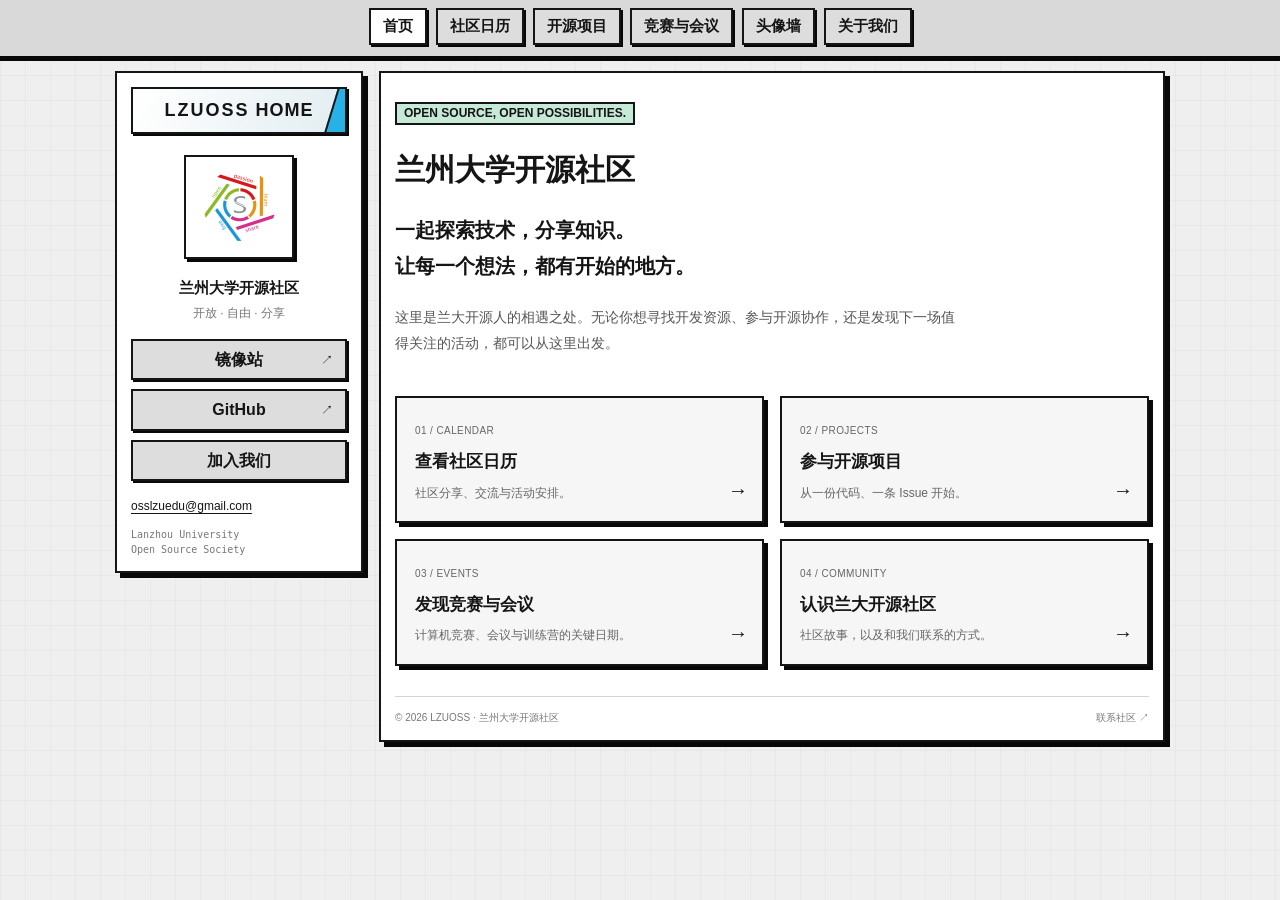
==== commit 00df179e: "Update Site source" ====
--- a/index.html
+++ b/index.html
@@ -1,8 +1,8 @@
 <!doctype html>
 <html lang="zh-CN"><head><meta charset="UTF-8"><meta name="viewport" content="width=device-width, initial-scale=1"><title>首页 · 兰州大学开源社区</title><meta name="description" content="兰州大学开源社区。镜像服务、开源项目与开源活动日历。"><meta name="theme-color" content="#dddddd"><link rel="icon" href="assets/oss-logo.png"><link rel="stylesheet" href="assets/style.css"><script src="assets/common.js" defer></script></head>
 <body><a class="skip" href="#main">跳转至主要内容</a>
-<header class="topbar"><nav aria-label="主导航"><a class="category active" href="index.html" aria-current="page">首页</a><a class="category" href="services.html">社区服务</a><a class="category" href="projects.html">开源项目</a><a class="category" href="events.html">竞赛与会议</a><a class="category" href="members.html">头像墙</a><a class="category" href="about.html">关于我们</a></nav></header>
+<header class="topbar"><nav aria-label="主导航"><a class="category active" href="index.html" aria-current="page">首页</a><a class="category" href="calendar.html">社区日历</a><a class="category" href="projects.html">开源项目</a><a class="category" href="events.html">竞赛与会议</a><a class="category" href="members.html">头像墙</a><a class="category" href="about.html">关于我们</a></nav></header>
 <div class="layout"><aside class="sidebar panel" aria-label="社区导航"><a class="wordmark" href="index.html" aria-label="兰州大学开源社区首页">LZUOSS<span> HOME</span></a><a class="community-emblem" href="about.html" aria-label="社区徽章，了解兰州大学开源社区"><img src="assets/oss-logo.png" width="91" height="80" alt="兰州大学开源社区徽章"></a><p class="sidebar-intro">兰州大学开源社区<br><span>开放 · 自由 · 分享</span></p><nav class="side-nav" aria-label="快捷导航"><a class="side-button" href="https://mirror.lzu.edu.cn/" target="_blank" rel="noopener noreferrer">镜像站 <span>↗</span></a><a class="side-button" href="https://github.com/LZUOSS" target="_blank" rel="noopener noreferrer">GitHub <span>↗</span></a><button class="side-button" id="join-button">加入我们</button></nav><a class="sidebar-email" href="mailto:osslzuedu@gmail.com">osslzuedu@gmail.com</a><p class="sidebar-english">Lanzhou University<br>Open Source Society</p></aside>
-<main class="panel content" id="main"><section class="home-welcome"><span class="badge">OPEN SOURCE, OPEN POSSIBILITIES.</span><h1>兰州大学开源社区</h1><p class="home-lead">一起探索技术，分享知识。<br>让每一个想法，都有开始的地方。</p><p>这里是兰大开源人的相遇之处。无论你想寻找开发资源、参与开源协作，还是发现下一场值得关注的活动，都可以从这里出发。</p></section><nav class="page-directory" aria-label="探索社区"><a href="services.html"><span>01 / SERVICES</span><strong>使用社区服务</strong><p>开源软件镜像与使用帮助。</p><b>→</b></a><a href="projects.html"><span>02 / PROJECTS</span><strong>参与开源项目</strong><p>从一份代码、一条 Issue 开始。</p><b>→</b></a><a href="events.html"><span>03 / EVENTS</span><strong>发现竞赛与会议</strong><p>计算机竞赛、会议与训练营的关键日期。</p><b>→</b></a><a href="about.html"><span>04 / COMMUNITY</span><strong>认识兰大开源社区</strong><p>社区故事，以及和我们联系的方式。</p><b>→</b></a></nav><footer class="content-footer"><span>© 2026 LZUOSS · 兰州大学开源社区</span><a href="mailto:osslzuedu@gmail.com">联系社区 ↗</a></footer></main></div>
+<main class="panel content" id="main"><section class="home-welcome"><span class="badge">OPEN SOURCE, OPEN POSSIBILITIES.</span><h1>兰州大学开源社区</h1><p class="home-lead">一起探索技术，分享知识。<br>让每一个想法，都有开始的地方。</p><p>这里是兰大开源人的相遇之处。无论你想寻找开发资源、参与开源协作，还是发现下一场值得关注的活动，都可以从这里出发。</p></section><nav class="page-directory" aria-label="探索社区"><a href="calendar.html"><span>01 / CALENDAR</span><strong>查看社区日历</strong><p>社区分享、交流与活动安排。</p><b>→</b></a><a href="projects.html"><span>02 / PROJECTS</span><strong>参与开源项目</strong><p>从一份代码、一条 Issue 开始。</p><b>→</b></a><a href="events.html"><span>03 / EVENTS</span><strong>发现竞赛与会议</strong><p>计算机竞赛、会议与训练营的关键日期。</p><b>→</b></a><a href="about.html"><span>04 / COMMUNITY</span><strong>认识兰大开源社区</strong><p>社区故事，以及和我们联系的方式。</p><b>→</b></a></nav><footer class="content-footer"><span>© 2026 LZUOSS · 兰州大学开源社区</span><a href="mailto:osslzuedu@gmail.com">联系社区 ↗</a></footer></main></div>
 <dialog id="join-dialog" aria-labelledby="join-title"><div class="dialog-heading"><h2 id="join-title">加入兰大开源社区</h2><button id="close-dialog" aria-label="关闭">×</button></div><p>从阅读一个项目、提出一个问题开始。<br>带着你的好奇心，和我们一起探索开源。</p><a class="action" href="https://github.com/LZUOSS" target="_blank" rel="noopener noreferrer">访问社区 GitHub ↗</a><p class="contact">联系邮箱：<a href="mailto:osslzuedu@gmail.com">osslzuedu@gmail.com</a></p></dialog>
 </body></html>
--- a/assets/style.css
+++ b/assets/style.css
@@ -7,3 +7,14 @@
 .view-select{display:flex;align-items:center;gap:6px;font-size:11px;color:#555}.view-select select{border:var(--border);border-radius:0;background:#fff;color:#151515;padding:4px 6px;font:inherit;max-width:100%}.status-note{font-size:11px;color:#665737;line-height:1.8;padding:8px 10px;background:#fff9e8;border:1px solid #d9cba6;margin:0 0 12px}.badge-uncertain{background:#f6dfab}.uncertain-note{background:#fff7e8}.view-select select:focus-visible{outline:3px solid var(--blue);outline-offset:3px}@media(max-width:760px){.view-select{font-size:10px}.status-note{font-size:10px}}
 /* The community emblem and public member wall share the site's hard borders. */
 .community-emblem{display:flex;align-items:center;justify-content:center;width:110px;height:104px;margin:21px auto 17px;border:var(--border);box-shadow:3px 3px 0 #080808;background:#fff}.community-emblem img{display:block;object-fit:contain;max-width:calc(100% - 12px);height:auto}.sidebar-intro{text-align:center}.wall-lead{font-size:24px;font-weight:700;line-height:1.7;margin:22px 0 10px}.wall-description{font-size:13px;color:#666;line-height:1.9;margin-bottom:22px}.wall-search{display:flex;align-items:center;gap:12px;background:#f4f4f4;border:var(--border);padding:10px;margin-bottom:23px}.wall-search label{font-size:12px;font-weight:700;white-space:nowrap}.wall-search input{font-size:13px;padding:6px 8px}.member-grid{display:grid;grid-template-columns:repeat(4,minmax(0,1fr));gap:16px}.member-card{display:flex;flex-direction:column;align-items:center;border:var(--border);box-shadow:3px 3px 0 #080808;background:#fff;padding:17px 9px 12px;min-width:0;text-align:center}.member-card:hover{background:#edf8f2}.member-card:active{transform:translate(2px,2px);box-shadow:1px 1px 0 #080808}.avatar-frame{position:relative;width:110px;height:110px;border:var(--border);background:#dceef2;display:flex;align-items:center;justify-content:center;overflow:hidden}.avatar-frame img{position:relative;display:block;width:100%;height:100%;object-fit:cover;z-index:1}.avatar-fallback{position:absolute;font-size:32px;font-weight:800;color:#295166}.member-card strong{display:block;margin-top:12px;font-size:12px;overflow-wrap:anywhere;line-height:1.7;max-width:100%}.member-profile{font-size:10px;color:#6d6d6d;margin-top:5px}.member-profile span{margin-left:10px}.wall-footer{margin-top:25px;padding:12px;border:var(--border);background:#f4f4f4;font-size:11px;color:#666;line-height:1.8}.wall-footer p{margin:4px 0}.wall-footer a{text-decoration:underline;text-underline-offset:3px}@media(min-width:1600px){.avatar-frame{width:140px;height:140px}.member-card strong{font-size:14px}.member-profile{font-size:12px}.wall-description{font-size:15px}}@media(max-width:1000px) and (min-width:761px){.member-grid{grid-template-columns:repeat(3,minmax(0,1fr))}.avatar-frame{width:100px;height:100px}}@media(max-width:760px){.community-emblem{width:90px;height:84px;margin:16px auto 12px}.community-emblem img{width:73px}.member-grid{grid-template-columns:repeat(3,minmax(0,1fr));gap:12px}.member-card{padding:12px 5px 10px}.avatar-frame{width:85px;height:85px;max-width:100%}.member-card strong{font-size:11px}.wall-lead{font-size:20px}.wall-description{font-size:12px}.wall-search{gap:8px;padding:8px}.wall-search label{font-size:11px}.wall-search input{font-size:12px}.wall-footer{font-size:10px}.topbar nav{gap:8px}}@media(max-width:440px){.member-grid{grid-template-columns:repeat(2,minmax(0,1fr))}.avatar-frame{width:102px;height:102px}.member-card strong{font-size:12px}.wall-lead{font-size:18px}}
+
+/* Community calendar */
+.calendar-toolbar{display:flex;align-items:center;justify-content:space-between;gap:12px;flex-wrap:wrap;margin-top:28px}
+.calendar-toolbar h2{font-size:26px;margin:0;font-variant-numeric:tabular-nums;letter-spacing:1px}
+.calendar-paging,.calendar-views{display:flex;gap:7px}.calendar-toolbar .action{margin:0;padding:7px 11px;min-height:40px;font-size:15px}
+.calendar-views .selected{background:#c5e7d9}.calendar-meta{display:flex;justify-content:space-between;gap:12px;color:#64676a;font-size:12px;margin:22px 0 12px}.calendar-dot{display:inline-block;background:#91c7b1;border:1px solid #111;width:8px;height:8px;margin-right:4px}
+.calendar-grid{display:grid;grid-template-columns:repeat(7,minmax(0,1fr));border-top:2px solid #111;border-left:2px solid #111;background:white}.calendar-grid[hidden]{display:none}.calendar-weekday{padding:11px 0;background:#ddd;text-align:center;font-weight:700;border-right:2px solid #111;border-bottom:2px solid #111;font-size:13px}
+.calendar-day{position:relative;min-width:0;min-height:83px;text-align:left;align-self:stretch;padding:7px 5px;background:white;border:0;border-right:2px solid #111;border-bottom:2px solid #111;color:#161616;font:inherit;cursor:pointer;overflow:hidden}.calendar-day:hover{background:#edf7f3}.calendar-day.outside{color:#92979b;background:#f4f4f4}.calendar-day.is-selected{background:#d8eee4;box-shadow:inset 0 0 0 2px #111}.calendar-day-number{display:block;width:24px;height:24px;line-height:24px;text-align:center;font-size:13px;font-weight:700}.calendar-day.is-today .calendar-day-number{background:#111;color:white}.calendar-event-chip{display:block;background:#c5e7d9;border-left:2px solid #111;font-size:10px;overflow:hidden;white-space:nowrap;text-overflow:ellipsis;margin-top:4px;padding:2px;color:#111}.calendar-more{font-size:11px}.calendar-mobile-dot{display:none}
+.calendar-agenda{margin-top:28px}.calendar-agenda h2{font-size:18px}.calendar-empty{display:flex;gap:15px;align-items:center;border:2px dashed #aaa;background:#f6f6f6;padding:24px 18px;margin:15px 0 28px}.calendar-empty>span{font-size:30px;color:#888}.calendar-empty h3{font-size:16px;margin:0 0 7px}.calendar-empty p{font-size:13px;color:#666;margin:0;line-height:1.7}.calendar-event-detail{border:2px solid #111;border-left:6px solid #111;padding:20px;margin:16px 0}.calendar-event-detail h3{margin:12px 0;font-size:20px}.calendar-event-detail p{font-size:14px}.calendar-event-time{font-weight:700}.calendar-description{white-space:pre-line}
+.calendar-subscribe{background:#edf5f1;border:2px solid #111;box-shadow:4px 4px 0 #111;padding:24px;margin-top:32px}.calendar-subscribe h2{font-size:23px;margin:18px 0 12px}.calendar-subscribe p{font-size:14px;line-height:1.8}.calendar-subscribe-actions{display:flex;gap:10px;flex-wrap:wrap;margin:20px 0}.calendar-subscribe .action{font-size:13px;padding:10px 12px;margin:0}.calendar-feed-label{display:block;font-size:12px;font-weight:700;margin:22px 0 7px}#cal-feed{box-sizing:border-box;width:100%;min-width:0;padding:10px;background:white;border:2px solid #111;font:12px monospace;color:#333}.calendar-subscribe .calendar-help{font-size:12px;color:#666}.calendar-page .page-note{margin-top:32px}.calendar-page button:focus-visible{outline:3px solid #1484c9;outline-offset:3px;z-index:1}
+@media(max-width:520px){.calendar-toolbar{gap:16px}.calendar-toolbar h2{order:-1;width:100%;font-size:25px}.calendar-toolbar .action{padding:6px 10px}.calendar-day{min-height:53px;padding:3px}.calendar-day-number{font-size:12px}.calendar-event-chip,.calendar-more{display:none}.calendar-mobile-dot{display:block;width:5px;height:5px;background:#111;border-radius:50%;margin:3px auto}.calendar-subscribe{padding:18px}.calendar-subscribe h2{font-size:21px}.calendar-empty{padding:18px 12px}.calendar-meta{font-size:10px}.calendar-weekday{font-size:12px;padding:8px 0}}
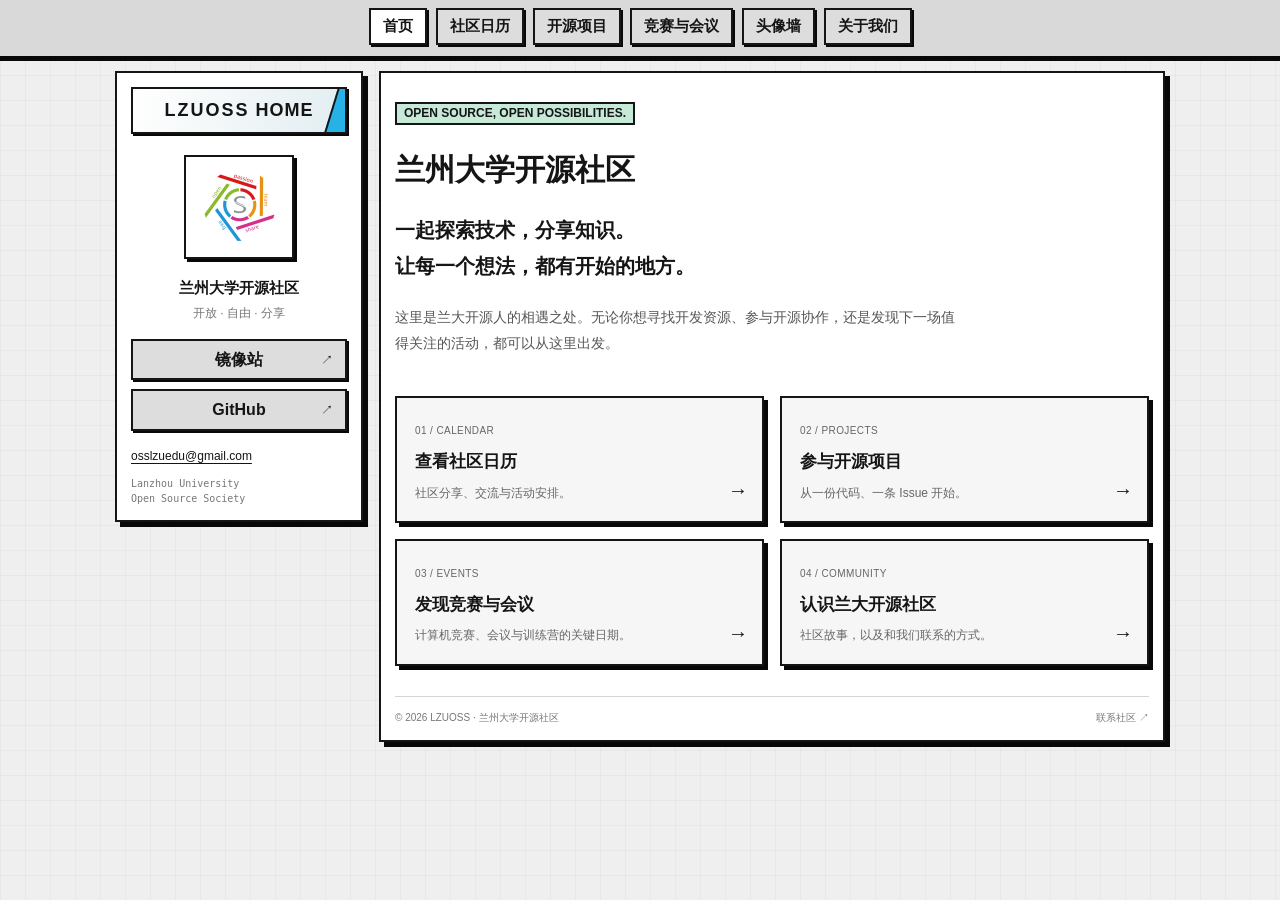
==== commit 88c9c9a2: "前端改为单页应用并清理冗余信息 - 六个独立页面合并为单一 dist/index.html：hash 路由（#/home、#/calendar、#/projects、#/events、#/member" ====
--- a/index.html
+++ b/index.html
@@ -1,8 +1,42 @@
 <!doctype html>
-<html lang="zh-CN"><head><meta charset="UTF-8"><meta name="viewport" content="width=device-width, initial-scale=1"><title>首页 · 兰州大学开源社区</title><meta name="description" content="兰州大学开源社区。镜像服务、开源项目与开源活动日历。"><meta name="theme-color" content="#dddddd"><link rel="icon" href="assets/oss-logo.png"><link rel="stylesheet" href="assets/style.css"><script src="assets/common.js" defer></script></head>
+<html lang="zh-CN"><head><meta charset="UTF-8"><meta name="viewport" content="width=device-width, initial-scale=1"><title>首页 · 兰州大学开源社区</title><meta name="description" content="兰州大学开源社区。镜像服务、开源项目与开源活动日历。"><meta name="theme-color" content="#dddddd"><link rel="icon" href="assets/oss-logo.png"><link rel="stylesheet" href="assets/style.css"><script type="module" src="assets/router.js"></script><script src="assets/main.js" defer></script><script src="assets/members.js" defer></script><script type="module" src="assets/calendar.js"></script></head>
 <body><a class="skip" href="#main">跳转至主要内容</a>
-<header class="topbar"><nav aria-label="主导航"><a class="category active" href="index.html" aria-current="page">首页</a><a class="category" href="calendar.html">社区日历</a><a class="category" href="projects.html">开源项目</a><a class="category" href="events.html">竞赛与会议</a><a class="category" href="members.html">头像墙</a><a class="category" href="about.html">关于我们</a></nav></header>
-<div class="layout"><aside class="sidebar panel" aria-label="社区导航"><a class="wordmark" href="index.html" aria-label="兰州大学开源社区首页">LZUOSS<span> HOME</span></a><a class="community-emblem" href="about.html" aria-label="社区徽章，了解兰州大学开源社区"><img src="assets/oss-logo.png" width="91" height="80" alt="兰州大学开源社区徽章"></a><p class="sidebar-intro">兰州大学开源社区<br><span>开放 · 自由 · 分享</span></p><nav class="side-nav" aria-label="快捷导航"><a class="side-button" href="https://mirror.lzu.edu.cn/" target="_blank" rel="noopener noreferrer">镜像站 <span>↗</span></a><a class="side-button" href="https://github.com/LZUOSS" target="_blank" rel="noopener noreferrer">GitHub <span>↗</span></a><button class="side-button" id="join-button">加入我们</button></nav><a class="sidebar-email" href="mailto:osslzuedu@gmail.com">osslzuedu@gmail.com</a><p class="sidebar-english">Lanzhou University<br>Open Source Society</p></aside>
-<main class="panel content" id="main"><section class="home-welcome"><span class="badge">OPEN SOURCE, OPEN POSSIBILITIES.</span><h1>兰州大学开源社区</h1><p class="home-lead">一起探索技术，分享知识。<br>让每一个想法，都有开始的地方。</p><p>这里是兰大开源人的相遇之处。无论你想寻找开发资源、参与开源协作，还是发现下一场值得关注的活动，都可以从这里出发。</p></section><nav class="page-directory" aria-label="探索社区"><a href="calendar.html"><span>01 / CALENDAR</span><strong>查看社区日历</strong><p>社区分享、交流与活动安排。</p><b>→</b></a><a href="projects.html"><span>02 / PROJECTS</span><strong>参与开源项目</strong><p>从一份代码、一条 Issue 开始。</p><b>→</b></a><a href="events.html"><span>03 / EVENTS</span><strong>发现竞赛与会议</strong><p>计算机竞赛、会议与训练营的关键日期。</p><b>→</b></a><a href="about.html"><span>04 / COMMUNITY</span><strong>认识兰大开源社区</strong><p>社区故事，以及和我们联系的方式。</p><b>→</b></a></nav><footer class="content-footer"><span>© 2026 LZUOSS · 兰州大学开源社区</span><a href="mailto:osslzuedu@gmail.com">联系社区 ↗</a></footer></main></div>
-<dialog id="join-dialog" aria-labelledby="join-title"><div class="dialog-heading"><h2 id="join-title">加入兰大开源社区</h2><button id="close-dialog" aria-label="关闭">×</button></div><p>从阅读一个项目、提出一个问题开始。<br>带着你的好奇心，和我们一起探索开源。</p><a class="action" href="https://github.com/LZUOSS" target="_blank" rel="noopener noreferrer">访问社区 GitHub ↗</a><p class="contact">联系邮箱：<a href="mailto:osslzuedu@gmail.com">osslzuedu@gmail.com</a></p></dialog>
-</body></html>+<noscript><style>.page[hidden]{display:block!important}</style></noscript>
+<header class="topbar"><nav aria-label="主导航"><a class="category active" data-route="home" href="#/home" aria-current="page">首页</a><a class="category" data-route="calendar" href="#/calendar">社区日历</a><a class="category" data-route="projects" href="#/projects">开源项目</a><a class="category" data-route="events" href="#/events">竞赛与会议</a><a class="category" data-route="members" href="#/members">头像墙</a><a class="category" data-route="about" href="#/about">关于我们</a></nav></header>
+<div class="layout"><aside class="sidebar panel" aria-label="社区导航"><a class="wordmark" href="#/home" aria-label="兰州大学开源社区首页">LZUOSS<span> HOME</span></a><a class="community-emblem" href="#/about" aria-label="社区徽章，了解兰州大学开源社区"><img src="assets/oss-logo.png" width="91" height="80" alt="兰州大学开源社区徽章"></a><p class="sidebar-intro">兰州大学开源社区<br><span>开放 · 自由 · 分享</span></p><nav class="side-nav" aria-label="快捷导航"><a class="side-button" href="https://mirror.lzu.edu.cn/" target="_blank" rel="noopener noreferrer">镜像站 <span>↗</span></a><a class="side-button" href="https://github.com/LZUOSS" target="_blank" rel="noopener noreferrer">GitHub <span>↗</span></a></nav><a class="sidebar-email" href="mailto:osslzuedu@gmail.com">osslzuedu@gmail.com</a><p class="sidebar-english">Lanzhou University<br>Open Source Society</p></aside>
+<main class="panel content" id="main">
+<section class="page" data-route="home"><section class="home-welcome"><span class="badge">OPEN SOURCE, OPEN POSSIBILITIES.</span><h1>兰州大学开源社区</h1><p class="home-lead">一起探索技术，分享知识。<br>让每一个想法，都有开始的地方。</p><p>这里是兰大开源人的相遇之处。无论你想寻找开发资源、参与开源协作，还是发现下一场值得关注的活动，都可以从这里出发。</p></section><nav class="page-directory" aria-label="探索社区"><a href="#/calendar"><span>01 / CALENDAR</span><strong>查看社区日历</strong><p>社区分享、交流与活动安排。</p><b>→</b></a><a href="#/projects"><span>02 / PROJECTS</span><strong>参与开源项目</strong><p>从一份代码、一条 Issue 开始。</p><b>→</b></a><a href="#/events"><span>03 / EVENTS</span><strong>发现竞赛与会议</strong><p>计算机竞赛、会议与训练营的关键日期。</p><b>→</b></a><a href="#/about"><span>04 / COMMUNITY</span><strong>认识兰大开源社区</strong><p>社区故事，以及和我们联系的方式。</p><b>→</b></a></nav></section>
+<section class="page calendar-page" data-route="calendar" hidden><nav class="breadcrumb" aria-label="当前位置"><a href="#/home">首页</a><span>/</span><span aria-current="page">社区日历</span></nav>
+<div class="content-heading"><h1>社区日历</h1></div>
+<p class="subtitle">在这里，找到下一次相聚的时间。</p>
+<div class="calendar-toolbar"><div class="calendar-paging"><button class="action" id="cal-prev" aria-label="上个月">←</button><button class="action" id="cal-today">今天</button><button class="action" id="cal-next" aria-label="下个月">→</button></div><h2 id="cal-month" aria-live="polite"></h2><div class="calendar-views" aria-label="日历视图"><button class="action selected" id="cal-month-view" aria-pressed="true">月历</button><button class="action" id="cal-list-view" aria-pressed="false">日程</button></div></div>
+<div class="calendar-meta"><span>中国标准时间 · UTC+8</span><span><i class="calendar-dot"></i> 社区活动</span></div>
+<p id="cal-status" role="status">正在加载日历…</p>
+<div id="cal-grid" class="calendar-grid" aria-label="月历"></div>
+<section id="cal-agenda" class="calendar-agenda" aria-labelledby="cal-agenda-title"><div class="content-heading"><h2 id="cal-agenda-title">活动安排</h2><span class="badge" id="cal-count">0 项</span></div><div id="cal-events"></div></section>
+<section class="calendar-subscribe" aria-labelledby="cal-subscribe-title"><span class="badge">STAY IN SYNC</span><h2 id="cal-subscribe-title">把社区日历，带在身边。</h2><p>用 iCal 链接订阅，在你常用的日历中查看社区后续发布的活动。</p><div class="calendar-subscribe-actions"><button class="action primary" id="cal-copy">复制订阅链接 ↗</button><a class="action" id="cal-google" target="_blank" rel="noopener noreferrer">Google 日历 ↗</a><a class="action" href="data/community-calendar.ics" download="lzuoss-calendar.ics">下载 .ics ↓</a></div><label class="calendar-feed-label" for="cal-feed">iCal 订阅地址</label><input id="cal-feed" readonly aria-label="iCal 订阅地址"><p class="calendar-help">Apple 日历：文件 → 新建日历订阅；其他日历：选择“通过网址订阅”。订阅会随客户端刷新，下载文件仅导入当前快照。</p><p id="cal-copy-status" role="status"></p></section>
+<div class="page-note"><h2>关于这份日历</h2><p>这里收录兰州大学开源社区已确认的分享、交流与线下活动。活动以社区公告为准，时间或地点调整后会更新日历。</p><p>想参与活动组织或分享一个主题？<a href="mailto:osslzuedu@gmail.com">联系社区 ↗</a>。寻找外部赛事和会议，请前往 <a href="#/events">竞赛与会议 →</a>。</p></div>
+</section>
+<section class="page" data-route="projects" hidden><nav class="breadcrumb" aria-label="当前位置"><a href="#/home">首页</a><span>/</span><span aria-current="page">开源项目</span></nav><div class="content-heading"><h1>开源项目</h1></div><p class="subtitle">浏览源码、提出问题，从感兴趣的项目开始贡献。</p><article class="entry directory-card"><h2>Mirror Web · 镜像站前端</h2><p>社区镜像站的前端代码。了解页面如何构建，参与界面改进或问题修复。</p><a class="action primary" href="https://github.com/LZUOSS/mirror-web" target="_blank" rel="noopener noreferrer">访问项目 ↗</a></article><article class="entry directory-card"><h2>Open Source Mirror</h2><p>兰州大学开源软件镜像项目。了解镜像服务相关代码，反馈使用问题。</p><a class="action primary" href="https://github.com/LZUOSS/Mirror" target="_blank" rel="noopener noreferrer">访问项目 ↗</a></article><article class="entry directory-card"><h2>LZU HPC · 高性能计算</h2><p>兰州大学超算队的部分公开资料，探索并行计算与性能优化。</p><a class="action primary" href="https://github.com/LZUOSS/LZUHPC" target="_blank" rel="noopener noreferrer">浏览资料 ↗</a></article><a class="action" href="https://github.com/orgs/LZUOSS/repositories" target="_blank" rel="noopener noreferrer">浏览全部社区仓库 ↗</a></section>
+<section class="page events-section standalone" id="events" data-route="events" hidden aria-labelledby="events-title"><nav class="breadcrumb" aria-label="当前位置"><a href="#/home">首页</a><span>/</span><span aria-current="page">竞赛与会议</span></nav><div class="content-heading"><h1 id="events-title">竞赛与会议 / DEADLINES</h1><span class="badge" id="event-count">加载中</span></div><p class="subtitle">算法竞赛、国内大学生赛事、AI 与系统会议，按下一关键日期排序。</p>
+<div class="event-toolbar"><div class="sort-controls" role="group" aria-label="活动类型"><button class="active" data-type="all" aria-pressed="true">全部</button><button data-type="conference" aria-pressed="false">会议</button><button data-type="competition" aria-pressed="false">竞赛</button><button data-type="activity" aria-pressed="false">活动 / 训练营</button></div><label class="view-select" for="event-view">状态 <select id="event-view"><option value="current">当前日程与长期机会</option><option value="open">长期开放</option><option value="uncertain">状态待核实</option><option value="history">历史记录</option></select></label></div><div class="scope-row"><label for="event-scope">赛程范围</label><select id="event-scope"><option value="all">全部赛程</option><option value="announcements">综合赛事与会议</option><option value="online">线上常规算法赛</option></select></div><label class="search-label" for="event-search">搜索活动</label><input type="search" id="event-search" placeholder="搜索名称、标签或地点…"><p id="data-status" class="data-status" aria-live="polite">正在读取活动数据…</p><div id="event-list" aria-live="polite"></div><button class="action" id="more-events" hidden>加载更多</button>
+<details class="sources"><summary>这些活动从哪里来？</summary><p>开源社区活动基础数据来自 <a href="https://github.com/hust-open-atom-club/open-source-deadlines" target="_blank" rel="noopener noreferrer">Open Source Deadlines 开源数据仓库 ↗</a>。同时直接同步 <a href="https://codeforces.com/api/contest.list?gym=false" target="_blank" rel="noopener noreferrer">Codeforces 官方 API ↗</a> 与 <a href="https://atcoder.jp/contests/" target="_blank" rel="noopener noreferrer">AtCoder 官方赛程 ↗</a>；国内竞赛和学术会议则根据主办方官网补充，每条记录保留来源与核对或抓取日期。</p><p>这是发布时同步的数据快照，不是实时报名状态。倒计时随当前时间计算；明确的长期机会单独保留；没有截止日不代表已结束。长期机会超过 30 天未复核，会自动转入“状态待核实”。过去的限期记录归入历史，但不据此判断其资料是否仍可学习。仅公布日期的节点显示天数，不虚构具体截止时刻。</p><p id="source-version"></p><a href="https://oseddl.openatom.club/" target="_blank" rel="noopener noreferrer">浏览参考活动站 ↗</a> · <a href="licenses/open-source-deadlines-MIT.txt" target="_blank" rel="noopener noreferrer">数据来源许可证 ↗</a></details></section>
+<section class="page" data-route="members" hidden><nav class="breadcrumb" aria-label="当前位置"><a href="#/home">首页</a><span>/</span><span aria-current="page">头像墙</span></nav><div class="content-heading"><h1>社区头像墙</h1><span class="badge" id="member-count" aria-live="polite">13 位社区伙伴</span></div><p class="wall-lead">代码背后，是一起创造的人。</p><p class="wall-description">这里汇集 LZUOSS GitHub 公开成员与自愿补充展示的社区伙伴，按用户名排列。点击头像，去看看他们的开源世界。</p><div class="wall-search"><label for="member-search">查找成员</label><input type="search" id="member-search" placeholder="输入 GitHub 用户名…" autocomplete="off"></div><div class="member-grid" id="member-grid"><!-- MEMBERS:START -->
+<a class="member-card" data-login="degeneracy-evil" href="https://github.com/Degeneracy-Evil" target="_blank" rel="noopener noreferrer" aria-label="访问 Degeneracy-Evil 的 GitHub 主页"><span class="avatar-frame"><span class="avatar-fallback" aria-hidden="true">DE</span><img src="assets/members/Degeneracy-Evil.png" width="120" height="120" alt="Degeneracy-Evil 的 GitHub 头像" loading="lazy"></span><strong>@Degeneracy-Evil</strong><span class="member-profile">GitHub <span aria-hidden="true">↗</span></span></a>
+<a class="member-card" data-login="dstsmallbird" href="https://github.com/dstsmallbird" target="_blank" rel="noopener noreferrer" aria-label="访问 dstsmallbird 的 GitHub 主页"><span class="avatar-frame"><span class="avatar-fallback" aria-hidden="true">DS</span><img src="assets/members/dstsmallbird.jpg" width="120" height="120" alt="dstsmallbird 的 GitHub 头像" loading="lazy"></span><strong>@dstsmallbird</strong><span class="member-profile">GitHub <span aria-hidden="true">↗</span></span></a>
+<a class="member-card" data-login="henryawe" href="https://github.com/HenryAWE" target="_blank" rel="noopener noreferrer" aria-label="访问 HenryAWE 的 GitHub 主页"><span class="avatar-frame"><span class="avatar-fallback" aria-hidden="true">HE</span><img src="assets/members/HenryAWE.png" width="120" height="120" alt="HenryAWE 的 GitHub 头像" loading="lazy"></span><strong>@HenryAWE</strong><span class="member-profile">GitHub <span aria-hidden="true">↗</span></span></a>
+<a class="member-card" data-login="lexiaox" href="https://github.com/lexiaox" target="_blank" rel="noopener noreferrer" aria-label="访问 lexiaox 的 GitHub 主页"><span class="avatar-frame"><span class="avatar-fallback" aria-hidden="true">LE</span><img src="assets/members/lexiaox.jpg" width="120" height="120" alt="lexiaox 的 GitHub 头像" loading="lazy"></span><strong>@lexiaox</strong><span class="member-profile">GitHub <span aria-hidden="true">↗</span></span></a>
+<a class="member-card" data-login="lyscf" href="https://github.com/lyscf" target="_blank" rel="noopener noreferrer" aria-label="访问 lyscf 的 GitHub 主页"><span class="avatar-frame"><span class="avatar-fallback" aria-hidden="true">LY</span><img src="assets/members/lyscf.jpg" width="120" height="120" alt="lyscf 的 GitHub 头像" loading="lazy"></span><strong>@lyscf</strong><span class="member-profile">GitHub <span aria-hidden="true">↗</span></span></a>
+<a class="member-card" data-login="nftuoa" href="https://github.com/nftuoa" target="_blank" rel="noopener noreferrer" aria-label="访问 nftuoa 的 GitHub 主页"><span class="avatar-frame"><span class="avatar-fallback" aria-hidden="true">NF</span><img src="assets/members/nftuoa.png" width="120" height="120" alt="nftuoa 的 GitHub 头像" loading="lazy"></span><strong>@nftuoa</strong><span class="member-profile">GitHub <span aria-hidden="true">↗</span></span></a>
+<a class="member-card" data-login="pengsrc" href="https://github.com/pengsrc" target="_blank" rel="noopener noreferrer" aria-label="访问 pengsrc 的 GitHub 主页"><span class="avatar-frame"><span class="avatar-fallback" aria-hidden="true">PE</span><img src="assets/members/pengsrc.jpg" width="120" height="120" alt="pengsrc 的 GitHub 头像" loading="lazy"></span><strong>@pengsrc</strong><span class="member-profile">GitHub <span aria-hidden="true">↗</span></span></a>
+<a class="member-card" data-login="petalzu" href="https://github.com/Petalzu" target="_blank" rel="noopener noreferrer" aria-label="访问 Petalzu 的 GitHub 主页"><span class="avatar-frame"><span class="avatar-fallback" aria-hidden="true">PE</span><img src="assets/members/Petalzu.jpg" width="120" height="120" alt="Petalzu 的 GitHub 头像" loading="lazy"></span><strong>@Petalzu</strong><span class="member-profile">GitHub <span aria-hidden="true">↗</span></span></a>
+<a class="member-card" data-login="reset816" href="https://github.com/Reset816" target="_blank" rel="noopener noreferrer" aria-label="访问 Reset816 的 GitHub 主页"><span class="avatar-frame"><span class="avatar-fallback" aria-hidden="true">RE</span><img src="assets/members/Reset816.jpg" width="120" height="120" alt="Reset816 的 GitHub 头像" loading="lazy"></span><strong>@Reset816</strong><span class="member-profile">GitHub <span aria-hidden="true">↗</span></span></a>
+<a class="member-card" data-login="royenheart" href="https://github.com/royenheart" target="_blank" rel="noopener noreferrer" aria-label="访问 royenheart 的 GitHub 主页"><span class="avatar-frame"><span class="avatar-fallback" aria-hidden="true">RO</span><img src="assets/members/royenheart.png" width="120" height="120" alt="royenheart 的 GitHub 头像" loading="lazy"></span><strong>@royenheart</strong><span class="member-profile">GitHub <span aria-hidden="true">↗</span></span></a>
+<a class="member-card" data-login="v2yield" href="https://github.com/v2yield" target="_blank" rel="noopener noreferrer" aria-label="访问 v2yield 的 GitHub 主页"><span class="avatar-frame"><span class="avatar-fallback" aria-hidden="true">V2</span><img src="assets/members/v2yield.jpg" width="120" height="120" alt="v2yield 的 GitHub 头像" loading="lazy"></span><strong>@v2yield</strong><span class="member-profile">GitHub <span aria-hidden="true">↗</span></span></a>
+<a class="member-card" data-login="wtyqqq" href="https://github.com/wtyqqq" target="_blank" rel="noopener noreferrer" aria-label="访问 wtyqqq 的 GitHub 主页"><span class="avatar-frame"><span class="avatar-fallback" aria-hidden="true">WT</span><img src="assets/members/wtyqqq.png" width="120" height="120" alt="wtyqqq 的 GitHub 头像" loading="lazy"></span><strong>@wtyqqq</strong><span class="member-profile">GitHub <span aria-hidden="true">↗</span></span></a>
+<a class="member-card" data-login="xuyumeng" href="https://github.com/xuyumeng" target="_blank" rel="noopener noreferrer" aria-label="访问 xuyumeng 的 GitHub 主页"><span class="avatar-frame"><span class="avatar-fallback" aria-hidden="true">XU</span><img src="assets/members/xuyumeng.jpg" width="120" height="120" alt="xuyumeng 的 GitHub 头像" loading="lazy"></span><strong>@xuyumeng</strong><span class="member-profile">GitHub <span aria-hidden="true">↗</span></span></a>
+<!-- MEMBERS:END --></div><p class="event-empty" id="member-empty" hidden>没有找到匹配的成员，试试其他用户名。</p><div class="wall-footer"><p>头像与用户名取自 GitHub 公开资料，名单包含 <a href="https://github.com/orgs/LZUOSS/people" target="_blank" rel="noopener noreferrer">GitHub 组织公开成员 ↗</a> · 更新于 <time id="member-sync">2026-10-16</time></p><p>此处不代表社区完整名单，组织成员身份也不需要设为公开。如果你希望补充或调整展示，请<a href="mailto:osslzuedu@gmail.com">联系社区</a>。</p></div></section>
+<section class="page" data-route="about" hidden><nav class="breadcrumb" aria-label="当前位置"><a href="#/home">首页</a><span>/</span><span aria-current="page">关于我们</span></nav><div class="content-heading"><h1>关于兰大开源社区</h1><span class="badge">ABOUT LZUOSS</span></div><div class="about-body"><p class="home-lead">开放 · 自由 · 分享</p><p>兰州大学开源社区（Lanzhou University Open Source Society）因对技术的好奇汇聚在一起，也因开放、自由与分享的精神走在一起。</p><p>从阅读代码、改进文档到参与协作，我们欢迎每一位愿意探索与分享的同学。带着你的问题和想法，从一次小小的贡献开始。</p><h2>社区的故事</h2><p>《兰大开源社区这十年》记录了兰大开源人对开放、自由与分享精神的探索。读一读代码背后共同学习与成长的故事。</p><a class="action" href="https://github.com/LZUOSS/lzuoss-decade" target="_blank" rel="noopener noreferrer">阅读《兰大开源社区这十年》 ↗</a><h2>联系与参与</h2><p>邮箱：<a href="mailto:osslzuedu@gmail.com">osslzuedu@gmail.com</a><br>GitHub：<a href="https://github.com/LZUOSS" target="_blank" rel="noopener noreferrer">github.com/LZUOSS ↗</a></p><p>具体活动与招新安排以社区正式发布的信息为准。</p></div></section>
+<footer class="content-footer"><span>© 2026 LZUOSS · 兰州大学开源社区</span><a href="mailto:osslzuedu@gmail.com">联系社区 ↗</a></footer>
+</main></div>
+</body></html>
--- a/assets/style.css
+++ b/assets/style.css
@@ -1,6 +1,6 @@
-:root{--ink:#151515;--gray:#ddd;--mint:#c7e9d8;--blue:#28b1e6;--border:2px solid var(--ink);--shadow:5px 5px 0 #080808}*{box-sizing:border-box}body{margin:0;background-color:#efefef;background-image:linear-gradient(#00000008 1px,transparent 1px),linear-gradient(90deg,#00000008 1px,transparent 1px);background-size:25px 25px;color:var(--ink);font-family:Arial,"PingFang SC","Microsoft YaHei",sans-serif;font-size:16px;line-height:1.6}button,input{font:inherit;color:inherit}button,a{ -webkit-tap-highlight-color:transparent}button{cursor:pointer}a{color:inherit;text-decoration:none}button,a,input{border-radius:0}button:focus-visible,a:focus-visible,input:focus-visible{outline:3px solid var(--blue);outline-offset:4px}button:disabled{cursor:default;color:#888;border-color:#888;box-shadow:2px 2px 0 #888;background:#fff}button:not(:disabled):hover,.side-button:hover,.action:hover{background:#e4f2f7}button:not(:disabled):active,.side-button:active,.action:active{transform:translate(2px,2px);box-shadow:1px 1px 0 #000}.skip{position:fixed;left:12px;top:-80px;z-index:10;padding:8px;background:#fff;border:var(--border)}.skip:focus{top:10px}.topbar{background:#d9d9d9;border-bottom:5px solid #080808;min-height:58px;padding:8px 20px 11px}.topbar nav{display:flex;justify-content:center;gap:9px;flex-wrap:wrap}.category{border:var(--border);background:var(--gray);box-shadow:2px 2px 0 #080808;padding:4px 12px;font-size:15px;font-weight:700;line-height:1.65}.category.active{background:#fff}.layout{max-width:1050px;margin:10px auto 30px;display:grid;grid-template-columns:248px minmax(0,1fr);gap:16px;align-items:start}.panel{background:#fff;border:var(--border);box-shadow:var(--shadow)}.sidebar{padding:14px;position:sticky;top:12px}.wordmark{display:block;position:relative;isolation:isolate;overflow:hidden;background:linear-gradient(110deg,#fff,#e2edf1);border:var(--border);box-shadow:2px 2px 0 #080808;padding:7px 9px;text-align:center;font-size:18px;letter-spacing:2px;font-weight:900;margin-bottom:16px}.wordmark:after{content:"";background:var(--blue);position:absolute;right:-8px;top:-2px;width:20px;height:calc(100% + 4px);border-left:2px solid;transform:skew(-17deg);z-index:-1}.wordmark span{letter-spacing:1px}.side-nav{display:flex;flex-direction:column;gap:9px}.side-button{display:block;border:var(--border);background:var(--gray);box-shadow:2px 2px 0 #080808;text-align:center;font-weight:700;padding:6px 10px;line-height:1.6;position:relative;width:100%;font-size:16px}.side-button.selected{background:#fff;box-shadow:none}.side-button span{position:absolute;right:12px;font-weight:400;font-size:12px;top:10px}.sidebar-note{font-size:13px;color:#6b6b6b;margin:15px 0 0}.sidebar-english{font-family:monospace;font-size:10px;color:#777;line-height:1.5;margin:8px 0 0}.content{padding:14px;min-width:0}.content-heading{display:flex;align-items:center;justify-content:space-between;gap:12px}.content h1{font-size:18px;line-height:1.6;margin:0;font-weight:700}.badge{display:inline-block;white-space:nowrap;background:var(--mint);border:var(--border);font-size:12px;font-weight:700;line-height:1.4;padding:1px 7px}.subtitle{font-size:12px;color:#707070;margin:3px 0 8px}.sort-area{margin-bottom:20px}.sort-label{display:block;font-size:12px;color:#666;line-height:1.4;margin:0 0 3px}.sort-controls{display:inline-flex;border:var(--border);background:#e7e7e7;padding:2px;box-shadow:2px 2px 0 #080808;max-width:100%;flex-wrap:wrap}.sort-controls button{font-size:13px;line-height:1.6;font-weight:700;background:transparent;border:2px solid transparent;padding:3px 8px}.sort-controls button.active{border-color:#151515;background:#fff}.entry{border:var(--border);box-shadow:var(--shadow);background:#fff;padding:14px;margin-bottom:25px}.entry-heading{display:flex;align-items:center;gap:12px;flex-wrap:wrap}.author{font-size:15px;font-weight:700;background:#f6f6f6;border:var(--border);box-shadow:2px 2px 0 #080808;line-height:1.6;padding:4px 10px;flex-shrink:0}.entry h2{font-size:17px;line-height:1.6;margin:0;flex:1}.entry .badge{margin-left:auto;font-size:11px;padding:0 7px}.entry-description{margin:12px 0 14px;font-size:15px;line-height:1.7;overflow-wrap:anywhere}.entry-meta{font-size:12px;color:#777;margin-bottom:7px;display:flex;gap:16px;flex-wrap:wrap}.entry-actions{display:flex;gap:8px;align-items:center;flex-wrap:wrap}.action{border:var(--border);box-shadow:2px 2px 0 #080808;padding:5px 11px;font-weight:700;font-size:14px;line-height:1.6;background:var(--gray);display:inline-block}.action.primary{background:#f5f5f5}.entry-details{font-size:13px;background:#f2f2f2;border:var(--border);padding:12px;margin-top:14px;overflow-wrap:anywhere}.entry-details p{margin:0 0 6px}.entry-details a{color:#155f83;text-decoration:underline;text-underline-offset:3px}.pagination{display:flex;gap:10px;align-items:center;margin-top:-10px}.pagination button{border:var(--border);background:var(--gray);box-shadow:2px 2px 0 #080808;padding:5px 12px;font-weight:700;font-size:15px;line-height:1.6}.pagination span{font-size:14px}.content-footer{display:flex;justify-content:space-between;gap:10px;border-top:1px solid #d5d5d5;padding-top:13px;margin-top:20px;font-size:10px;color:#777}.content-footer a:hover{text-decoration:underline}#search-box{border:var(--border);background:#eef6f8;padding:12px;margin:12px 0 15px}#search-box label{font-size:13px;font-weight:bold}.search-row{display:flex;gap:8px;margin-top:7px}input{width:100%;min-width:0;background:#fff;border:var(--border);padding:6px 8px;font-size:14px}.search-row button{border:var(--border);background:#ddd;font-size:13px;white-space:nowrap;padding:4px 10px}#empty{border:var(--border);padding:24px;font-size:14px;margin-bottom:25px}dialog{border:var(--border);box-shadow:7px 7px 0 #000;background:#fff;max-width:480px;width:calc(100% - 40px);padding:22px}dialog::backdrop{background:#0005}.dialog-heading{display:flex;align-items:center;justify-content:space-between;gap:20px}.dialog-heading h2{margin:0;font-size:20px}.dialog-heading button{border:var(--border);background:#ddd;font-size:22px;line-height:1;width:32px;height:32px}dialog p{font-size:14px;line-height:1.9}dialog .contact{font-size:12px;margin-bottom:0;overflow-wrap:anywhere}dialog .contact a{text-decoration:underline}.noscript{text-align:center}[hidden]{display:none!important}@media(min-width:1600px){.layout{max-width:1330px;grid-template-columns:315px minmax(0,1fr);gap:20px;margin-top:12px}.topbar{padding:9px 20px 13px;min-height:72px;border-bottom-width:6px}.category{font-size:18px;padding:6px 15px}.sidebar{padding:18px}.wordmark{font-size:22px;padding:8px;margin-bottom:19px}.side-button{font-size:19px;padding:8px}.side-nav{gap:11px}.sidebar-note{font-size:15px}.sidebar-english{font-size:12px}.content{padding:18px}.content h1{font-size:21px}.badge{font-size:14px}.subtitle{font-size:14px;margin-bottom:12px}.sort-label{font-size:14px}.sort-controls button{font-size:16px;padding:4px 10px}.sort-area{margin-bottom:25px}.entry{padding:18px;margin-bottom:31px}.author{font-size:18px;padding:6px 12px}.entry h2{font-size:20px}.entry .badge{font-size:13px}.entry-description{font-size:18px;margin:14px 0 18px}.entry-meta{font-size:14px}.action{font-size:17px;padding:6px 13px}.entry-details{font-size:15px}.pagination button{font-size:18px}.pagination span{font-size:17px}.content-footer{font-size:12px}}@media(max-width:1100px){.layout{margin-left:20px;margin-right:25px}}@media(max-width:760px){.topbar{padding:10px 12px 13px}.topbar nav{gap:8px}.category{font-size:13px;padding:4px 9px}.layout{grid-template-columns:1fr;margin:14px 15px 25px 12px;gap:16px}.sidebar{position:static;padding:12px}.wordmark{max-width:245px;margin:0 auto 14px}.side-nav{display:grid;grid-template-columns:repeat(5,minmax(0,1fr));gap:6px}.side-button{font-size:12px;padding:6px 2px;white-space:nowrap}.side-button span{display:none}.sidebar-note{text-align:center;font-size:11px;margin:12px 0 0}.sidebar-english{display:none}.content{padding:12px}.content-heading{align-items:flex-start}.content h1{font-size:18px}.badge{font-size:10px;padding:2px 4px;margin-top:3px}.subtitle{font-size:11px;margin-top:5px}.sort-controls button{font-size:11px;padding:4px 6px}.sort-area{margin-bottom:18px}.entry{padding:12px;margin-bottom:20px}.entry-heading{gap:9px}.author{font-size:12px;padding:4px 7px}.entry h2{font-size:15px;min-width:90px}.entry .badge{font-size:9px}.entry-description{font-size:13px;line-height:1.8}.entry-meta{font-size:10px;gap:10px}.action{font-size:12px;padding:5px 9px}.pagination{margin-top:0}.pagination button{font-size:13px}.content-footer{font-size:9px;flex-wrap:wrap}}@media(prefers-reduced-motion:reduce){*{scroll-behavior:auto!important}}
+:root{--ink:#151515;--gray:#ddd;--mint:#c7e9d8;--blue:#28b1e6;--border:2px solid var(--ink);--shadow:5px 5px 0 #080808}*{box-sizing:border-box}body{margin:0;background-color:#efefef;background-image:linear-gradient(#00000008 1px,transparent 1px),linear-gradient(90deg,#00000008 1px,transparent 1px);background-size:25px 25px;color:var(--ink);font-family:Arial,"PingFang SC","Microsoft YaHei",sans-serif;font-size:16px;line-height:1.6}button,input{font:inherit;color:inherit}button,a{ -webkit-tap-highlight-color:transparent}button{cursor:pointer}a{color:inherit;text-decoration:none}button,a,input{border-radius:0}button:focus-visible,a:focus-visible,input:focus-visible{outline:3px solid var(--blue);outline-offset:4px}button:disabled{cursor:default;color:#888;border-color:#888;box-shadow:2px 2px 0 #888;background:#fff}button:not(:disabled):hover,.side-button:hover,.action:hover{background:#e4f2f7}button:not(:disabled):active,.side-button:active,.action:active{transform:translate(2px,2px);box-shadow:1px 1px 0 #000}.skip{position:fixed;left:12px;top:-80px;z-index:10;padding:8px;background:#fff;border:var(--border)}.skip:focus{top:10px}.topbar{background:#d9d9d9;border-bottom:5px solid #080808;min-height:58px;padding:8px 20px 11px}.topbar nav{display:flex;justify-content:center;gap:9px;flex-wrap:wrap}.category{border:var(--border);background:var(--gray);box-shadow:2px 2px 0 #080808;padding:4px 12px;font-size:15px;font-weight:700;line-height:1.65}.category.active{background:#fff}.layout{max-width:1050px;margin:10px auto 30px;display:grid;grid-template-columns:248px minmax(0,1fr);gap:16px;align-items:start}.panel{background:#fff;border:var(--border);box-shadow:var(--shadow)}.sidebar{padding:14px;position:sticky;top:12px}.wordmark{display:block;position:relative;isolation:isolate;overflow:hidden;background:linear-gradient(110deg,#fff,#e2edf1);border:var(--border);box-shadow:2px 2px 0 #080808;padding:7px 9px;text-align:center;font-size:18px;letter-spacing:2px;font-weight:900;margin-bottom:16px}.wordmark:after{content:"";background:var(--blue);position:absolute;right:-8px;top:-2px;width:20px;height:calc(100% + 4px);border-left:2px solid;transform:skew(-17deg);z-index:-1}.wordmark span{letter-spacing:1px}.side-nav{display:flex;flex-direction:column;gap:9px}.side-button{display:block;border:var(--border);background:var(--gray);box-shadow:2px 2px 0 #080808;text-align:center;font-weight:700;padding:6px 10px;line-height:1.6;position:relative;width:100%;font-size:16px}.side-button.selected{background:#fff;box-shadow:none}.side-button span{position:absolute;right:12px;font-weight:400;font-size:12px;top:10px}.sidebar-note{font-size:13px;color:#6b6b6b;margin:15px 0 0}.sidebar-english{font-family:monospace;font-size:10px;color:#777;line-height:1.5;margin:8px 0 0}.content{padding:14px;min-width:0}.content-heading{display:flex;align-items:center;justify-content:space-between;gap:12px}.content h1{font-size:18px;line-height:1.6;margin:0;font-weight:700}.badge{display:inline-block;white-space:nowrap;background:var(--mint);border:var(--border);font-size:12px;font-weight:700;line-height:1.4;padding:1px 7px}.subtitle{font-size:12px;color:#707070;margin:3px 0 8px}.sort-area{margin-bottom:20px}.sort-label{display:block;font-size:12px;color:#666;line-height:1.4;margin:0 0 3px}.sort-controls{display:inline-flex;border:var(--border);background:#e7e7e7;padding:2px;box-shadow:2px 2px 0 #080808;max-width:100%;flex-wrap:wrap}.sort-controls button{font-size:13px;line-height:1.6;font-weight:700;background:transparent;border:2px solid transparent;padding:3px 8px}.sort-controls button.active{border-color:#151515;background:#fff}.entry{border:var(--border);box-shadow:var(--shadow);background:#fff;padding:14px;margin-bottom:25px}.entry-heading{display:flex;align-items:center;gap:12px;flex-wrap:wrap}.author{font-size:15px;font-weight:700;background:#f6f6f6;border:var(--border);box-shadow:2px 2px 0 #080808;line-height:1.6;padding:4px 10px;flex-shrink:0}.entry h2{font-size:17px;line-height:1.6;margin:0;flex:1}.entry .badge{margin-left:auto;font-size:11px;padding:0 7px}.entry-description{margin:12px 0 14px;font-size:15px;line-height:1.7;overflow-wrap:anywhere}.entry-meta{font-size:12px;color:#777;margin-bottom:7px;display:flex;gap:16px;flex-wrap:wrap}.entry-actions{display:flex;gap:8px;align-items:center;flex-wrap:wrap}.action{border:var(--border);box-shadow:2px 2px 0 #080808;padding:5px 11px;font-weight:700;font-size:14px;line-height:1.6;background:var(--gray);display:inline-block}.action.primary{background:#f5f5f5}.entry-details{font-size:13px;background:#f2f2f2;border:var(--border);padding:12px;margin-top:14px;overflow-wrap:anywhere}.entry-details p{margin:0 0 6px}.entry-details a{color:#155f83;text-decoration:underline;text-underline-offset:3px}.pagination{display:flex;gap:10px;align-items:center;margin-top:-10px}.pagination button{border:var(--border);background:var(--gray);box-shadow:2px 2px 0 #080808;padding:5px 12px;font-weight:700;font-size:15px;line-height:1.6}.pagination span{font-size:14px}.content-footer{display:flex;justify-content:space-between;gap:10px;border-top:1px solid #d5d5d5;padding-top:13px;margin-top:20px;font-size:10px;color:#777}.content-footer a:hover{text-decoration:underline}#search-box{border:var(--border);background:#eef6f8;padding:12px;margin:12px 0 15px}#search-box label{font-size:13px;font-weight:bold}.search-row{display:flex;gap:8px;margin-top:7px}input{width:100%;min-width:0;background:#fff;border:var(--border);padding:6px 8px;font-size:14px}.search-row button{border:var(--border);background:#ddd;font-size:13px;white-space:nowrap;padding:4px 10px}#empty{border:var(--border);padding:24px;font-size:14px;margin-bottom:25px}dialog{border:var(--border);box-shadow:7px 7px 0 #000;background:#fff;max-width:480px;width:calc(100% - 40px);padding:22px}dialog::backdrop{background:#0005}.dialog-heading{display:flex;align-items:center;justify-content:space-between;gap:20px}.dialog-heading h2{margin:0;font-size:20px}.dialog-heading button{border:var(--border);background:#ddd;font-size:22px;line-height:1;width:32px;height:32px}dialog p{font-size:14px;line-height:1.9}dialog .contact{font-size:12px;margin-bottom:0;overflow-wrap:anywhere}dialog .contact a{text-decoration:underline}.noscript{text-align:center}[hidden]{display:none!important}@media(min-width:1600px){.layout{max-width:1330px;grid-template-columns:315px minmax(0,1fr);gap:20px;margin-top:12px}.topbar{padding:9px 20px 13px;min-height:72px;border-bottom-width:6px}.category{font-size:18px;padding:6px 15px}.sidebar{padding:18px}.wordmark{font-size:22px;padding:8px;margin-bottom:19px}.side-button{font-size:19px;padding:8px}.side-nav{gap:11px}.sidebar-note{font-size:15px}.sidebar-english{font-size:12px}.content{padding:18px}.content h1{font-size:21px}.badge{font-size:14px}.subtitle{font-size:14px;margin-bottom:12px}.sort-label{font-size:14px}.sort-controls button{font-size:16px;padding:4px 10px}.sort-area{margin-bottom:25px}.entry{padding:18px;margin-bottom:31px}.author{font-size:18px;padding:6px 12px}.entry h2{font-size:20px}.entry .badge{font-size:13px}.entry-description{font-size:18px;margin:14px 0 18px}.entry-meta{font-size:14px}.action{font-size:17px;padding:6px 13px}.entry-details{font-size:15px}.pagination button{font-size:18px}.pagination span{font-size:17px}.content-footer{font-size:12px}}@media(max-width:1100px){.layout{margin-left:20px;margin-right:25px}}@media(max-width:760px){.topbar{padding:10px 12px 13px}.topbar nav{gap:8px}.category{font-size:13px;padding:4px 9px}.layout{grid-template-columns:1fr;margin:14px 15px 25px 12px;gap:16px}.sidebar{position:static;padding:12px}.wordmark{max-width:245px;margin:0 auto 14px}.side-nav{display:grid;grid-template-columns:repeat(2,minmax(0,1fr));gap:6px}.side-button{font-size:12px;padding:6px 2px;white-space:nowrap}.side-button span{display:none}.sidebar-note{text-align:center;font-size:11px;margin:12px 0 0}.sidebar-english{display:none}.content{padding:12px}.content-heading{align-items:flex-start}.content h1{font-size:18px}.badge{font-size:10px;padding:2px 4px;margin-top:3px}.subtitle{font-size:11px;margin-top:5px}.sort-controls button{font-size:11px;padding:4px 6px}.sort-area{margin-bottom:18px}.entry{padding:12px;margin-bottom:20px}.entry-heading{gap:9px}.author{font-size:12px;padding:4px 7px}.entry h2{font-size:15px;min-width:90px}.entry .badge{font-size:9px}.entry-description{font-size:13px;line-height:1.8}.entry-meta{font-size:10px;gap:10px}.action{font-size:12px;padding:5px 9px}.pagination{margin-top:0}.pagination button{font-size:13px}.content-footer{font-size:9px;flex-wrap:wrap}}@media(prefers-reduced-motion:reduce){*{scroll-behavior:auto!important}}
 /* Simplified community homepage and sourced event calendar. */
-html{scroll-padding-top:20px}.topbar .category{display:block}.sidebar-intro{font-size:15px;font-weight:700;margin:0 0 15px}.sidebar-intro span{font-size:12px;font-weight:400;color:#777}.sidebar-email{display:block;font-size:12px;margin:16px 0 10px;text-decoration:underline;text-underline-offset:3px;overflow-wrap:anywhere}.community-links{display:grid;grid-template-columns:1fr 1fr;gap:12px;margin:18px 0 28px}.compact-entry{border:var(--border);box-shadow:3px 3px 0 #080808;padding:13px;background:#f6f6f6}.compact-entry h2{font-size:16px;margin:4px 0}.compact-entry p{font-size:12px;line-height:1.8;margin:6px 0 10px;color:#555}.compact-entry a{font-size:12px;font-weight:700;text-decoration:underline;text-underline-offset:3px}.mini-label{font-size:10px;color:#666}.compact-projects{display:flex;flex-wrap:wrap;gap:10px}.events-section{border-top:2px solid;padding-top:20px}.events-section h2,.about-section h2{font-size:18px;margin:0}.event-toolbar{display:flex;justify-content:space-between;gap:10px;align-items:center;flex-wrap:wrap;margin:14px 0}.archive-toggle{display:flex;align-items:center;font-size:12px;gap:5px;white-space:nowrap}.archive-toggle input{width:15px;height:15px;accent-color:#111}.search-label{position:absolute;width:1px;height:1px;overflow:hidden;clip-path:inset(50%)}#event-search{font-size:13px;padding:7px 9px}.data-status{font-size:10px;color:#777;margin:10px 0 16px}.event-card{padding:14px;margin-bottom:22px}.event-type{border:var(--border);background:#f1f1f1;padding:2px 7px;font-size:11px;font-weight:700}.event-card .entry-heading{gap:9px;align-items:flex-start}.event-card h3{flex:1;min-width:140px;font-size:16px;line-height:1.6;margin:0}.event-card .countdown{white-space:nowrap;flex-shrink:0}.event-card .entry-description{font-size:13px;line-height:1.8;margin:12px 0}.event-deadline{display:flex;flex-wrap:wrap;gap:5px 12px;font-size:12px;background:#f2f2f2;padding:8px;border-left:3px solid #151515;margin-bottom:12px}.event-deadline time{font-variant-numeric:tabular-nums}.event-card .entry-meta{font-size:10px;gap:6px 12px}.event-card .action{font-size:12px}.timeline{border-top:1px dashed #aaa;margin-top:14px;padding-top:8px;font-size:11px;color:#666}.timeline summary,.sources summary{cursor:pointer;font-weight:700;color:#333}.timeline ul{padding-left:18px;margin:8px 0}.timeline p{margin:6px 0}.timeline a,.sources a{color:#185f7d;text-decoration:underline;text-underline-offset:3px;overflow-wrap:anywhere}.sources{font-size:11px;line-height:1.9;margin:20px 0;background:#f4f4f4;border:var(--border);padding:12px}.sources p{margin:8px 0}.about-section{border-top:2px solid;padding-top:20px;margin-top:25px}.about-section p{font-size:13px;line-height:1.9;color:#555}.about-section .action{font-size:12px}.event-empty{border:var(--border);padding:20px;font-size:13px;background:#f6f6f6}.event-empty a{text-decoration:underline}@media(min-width:1600px){.event-card h3{font-size:19px}.event-card .entry-description{font-size:16px}.event-card .action{font-size:14px}.event-deadline{font-size:14px}.event-card .entry-meta,.timeline,.sources,.data-status{font-size:12px}.compact-entry h2{font-size:19px}.compact-entry p,.compact-entry a{font-size:14px}}@media(max-width:760px){.side-nav{grid-template-columns:repeat(3,minmax(0,1fr))}.sidebar-intro{text-align:center;font-size:14px;margin-bottom:12px}.sidebar-email{text-align:center;margin:12px 0 0;font-size:11px}.community-links{gap:10px;margin-top:15px}.compact-entry{padding:10px}.compact-entry h2{font-size:14px}.compact-entry p,.compact-entry a{font-size:11px}.events-section h2{font-size:16px}.event-card h3{font-size:15px}.event-card .entry-heading{position:relative}.event-card .countdown{margin-left:0;font-size:10px}.event-type{font-size:10px}.event-toolbar{gap:12px}.archive-toggle{font-size:11px}.event-deadline{font-size:11px}.about-section .action{font-size:11px;white-space:normal}}@media(max-width:370px){.community-links{grid-template-columns:1fr}}
+html{scroll-padding-top:20px}.topbar .category{display:block}.sidebar-intro{font-size:15px;font-weight:700;margin:0 0 15px}.sidebar-intro span{font-size:12px;font-weight:400;color:#777}.sidebar-email{display:block;font-size:12px;margin:16px 0 10px;text-decoration:underline;text-underline-offset:3px;overflow-wrap:anywhere}.community-links{display:grid;grid-template-columns:1fr 1fr;gap:12px;margin:18px 0 28px}.compact-entry{border:var(--border);box-shadow:3px 3px 0 #080808;padding:13px;background:#f6f6f6}.compact-entry h2{font-size:16px;margin:4px 0}.compact-entry p{font-size:12px;line-height:1.8;margin:6px 0 10px;color:#555}.compact-entry a{font-size:12px;font-weight:700;text-decoration:underline;text-underline-offset:3px}.mini-label{font-size:10px;color:#666}.compact-projects{display:flex;flex-wrap:wrap;gap:10px}.events-section{border-top:2px solid;padding-top:20px}.events-section h2,.about-section h2{font-size:18px;margin:0}.event-toolbar{display:flex;justify-content:space-between;gap:10px;align-items:center;flex-wrap:wrap;margin:14px 0}.archive-toggle{display:flex;align-items:center;font-size:12px;gap:5px;white-space:nowrap}.archive-toggle input{width:15px;height:15px;accent-color:#111}.search-label{position:absolute;width:1px;height:1px;overflow:hidden;clip-path:inset(50%)}#event-search{font-size:13px;padding:7px 9px}.data-status{font-size:10px;color:#777;margin:10px 0 16px}.event-card{padding:14px;margin-bottom:22px}.event-type{border:var(--border);background:#f1f1f1;padding:2px 7px;font-size:11px;font-weight:700}.event-card .entry-heading{gap:9px;align-items:flex-start}.event-card h3{flex:1;min-width:140px;font-size:16px;line-height:1.6;margin:0}.event-card .countdown{white-space:nowrap;flex-shrink:0}.event-card .entry-description{font-size:13px;line-height:1.8;margin:12px 0}.event-deadline{display:flex;flex-wrap:wrap;gap:5px 12px;font-size:12px;background:#f2f2f2;padding:8px;border-left:3px solid #151515;margin-bottom:12px}.event-deadline time{font-variant-numeric:tabular-nums}.event-card .entry-meta{font-size:10px;gap:6px 12px}.event-card .action{font-size:12px}.timeline{border-top:1px dashed #aaa;margin-top:14px;padding-top:8px;font-size:11px;color:#666}.timeline summary,.sources summary{cursor:pointer;font-weight:700;color:#333}.timeline ul{padding-left:18px;margin:8px 0}.timeline p{margin:6px 0}.timeline a,.sources a{color:#185f7d;text-decoration:underline;text-underline-offset:3px;overflow-wrap:anywhere}.sources{font-size:11px;line-height:1.9;margin:20px 0;background:#f4f4f4;border:var(--border);padding:12px}.sources p{margin:8px 0}.about-section{border-top:2px solid;padding-top:20px;margin-top:25px}.about-section p{font-size:13px;line-height:1.9;color:#555}.about-section .action{font-size:12px}.event-empty{border:var(--border);padding:20px;font-size:13px;background:#f6f6f6}.event-empty a{text-decoration:underline}@media(min-width:1600px){.event-card h3{font-size:19px}.event-card .entry-description{font-size:16px}.event-card .action{font-size:14px}.event-deadline{font-size:14px}.event-card .entry-meta,.timeline,.sources,.data-status{font-size:12px}.compact-entry h2{font-size:19px}.compact-entry p,.compact-entry a{font-size:14px}}@media(max-width:760px){.side-nav{grid-template-columns:repeat(2,minmax(0,1fr))}.sidebar-intro{text-align:center;font-size:14px;margin-bottom:12px}.sidebar-email{text-align:center;margin:12px 0 0;font-size:11px}.community-links{gap:10px;margin-top:15px}.compact-entry{padding:10px}.compact-entry h2{font-size:14px}.compact-entry p,.compact-entry a{font-size:11px}.events-section h2{font-size:16px}.event-card h3{font-size:15px}.event-card .entry-heading{position:relative}.event-card .countdown{margin-left:0;font-size:10px}.event-type{font-size:10px}.event-toolbar{gap:12px}.archive-toggle{font-size:11px}.event-deadline{font-size:11px}.about-section .action{font-size:11px;white-space:normal}}@media(max-width:370px){.community-links{grid-template-columns:1fr}}
 /* Separate document pages; only the event page loads activity data. */
 .content{min-height:470px}.breadcrumb{display:flex;gap:9px;font-size:11px;color:#777;margin-bottom:18px}.breadcrumb a{text-decoration:underline}.events-section.standalone{border:0;padding-top:0}.events-section h1{font-size:18px;margin:0}.home-welcome{padding:12px 0 25px}.home-welcome h1{font-size:30px;margin:22px 0 14px;line-height:1.5}.home-lead{font-size:20px;line-height:1.8;font-weight:700}.home-welcome>p:not(.home-lead){font-size:14px;color:#555;line-height:1.9;max-width:560px}.page-directory{display:grid;grid-template-columns:1fr 1fr;gap:16px;margin-bottom:25px}.page-directory>a{position:relative;display:block;border:var(--border);box-shadow:4px 4px 0 #080808;padding:18px;background:#f6f6f6}.page-directory>a:hover{background:#e4f2f7}.page-directory span{font-size:10px;color:#666;letter-spacing:.04em}.page-directory strong{display:block;font-size:17px;margin-top:7px}.page-directory p{font-size:12px;color:#666;margin:8px 18px 0 0}.page-directory b{position:absolute;right:14px;bottom:15px;font-size:20px;font-weight:400}.directory-card{margin-top:22px}.directory-card>.badge{float:right;margin-left:15px}.directory-card h2{font-size:20px;margin:0 0 12px}.directory-card p,.page-note p,.about-body>p{font-size:14px;line-height:1.9;color:#555}.directory-card .action{font-size:13px}.page-note{border-top:2px solid;padding-top:17px;margin-top:30px}.page-note h2,.about-body h2{font-size:18px}.page-note a,.about-body>p a{text-decoration:underline;text-underline-offset:3px}.about-body h2{margin-top:30px}.about-body>.home-lead{font-size:23px;color:#151515}.about-body>.action{font-size:13px}.topbar nav{gap:9px}.content-footer{margin-top:30px}@media(max-width:760px){.home-welcome{padding-top:5px}.home-welcome h1{font-size:24px;margin-top:20px}.home-welcome .home-lead{font-size:18px}.home-welcome>p:not(.home-lead){font-size:13px}.page-directory{gap:12px}.page-directory>a{padding:13px}.page-directory strong{font-size:14px}.page-directory p{font-size:11px}.page-directory span{font-size:8px}.page-directory b{font-size:17px;right:10px;bottom:12px}.directory-card h2{font-size:17px}.directory-card p,.page-note p,.about-body>p{font-size:13px}.directory-card>.badge{float:none;margin:0 0 9px}.events-section h1{font-size:16px}.breadcrumb{margin-bottom:15px}.topbar .category{font-size:12px;padding:4px 8px}}
 .scope-row{display:flex;align-items:center;gap:10px;margin:0 0 12px;font-size:12px;color:#555}.scope-row select{border:var(--border);border-radius:0;background:#f4f4f4;color:#151515;font:inherit;padding:5px 8px;max-width:100%}.scope-row select:focus-visible{outline:3px solid var(--blue);outline-offset:3px}@media(max-width:760px){.sort-controls button{font-size:10px;padding:4px 5px}.event-toolbar{align-items:flex-start}.scope-row{font-size:11px}.events-section h1{font-size:15px}}
